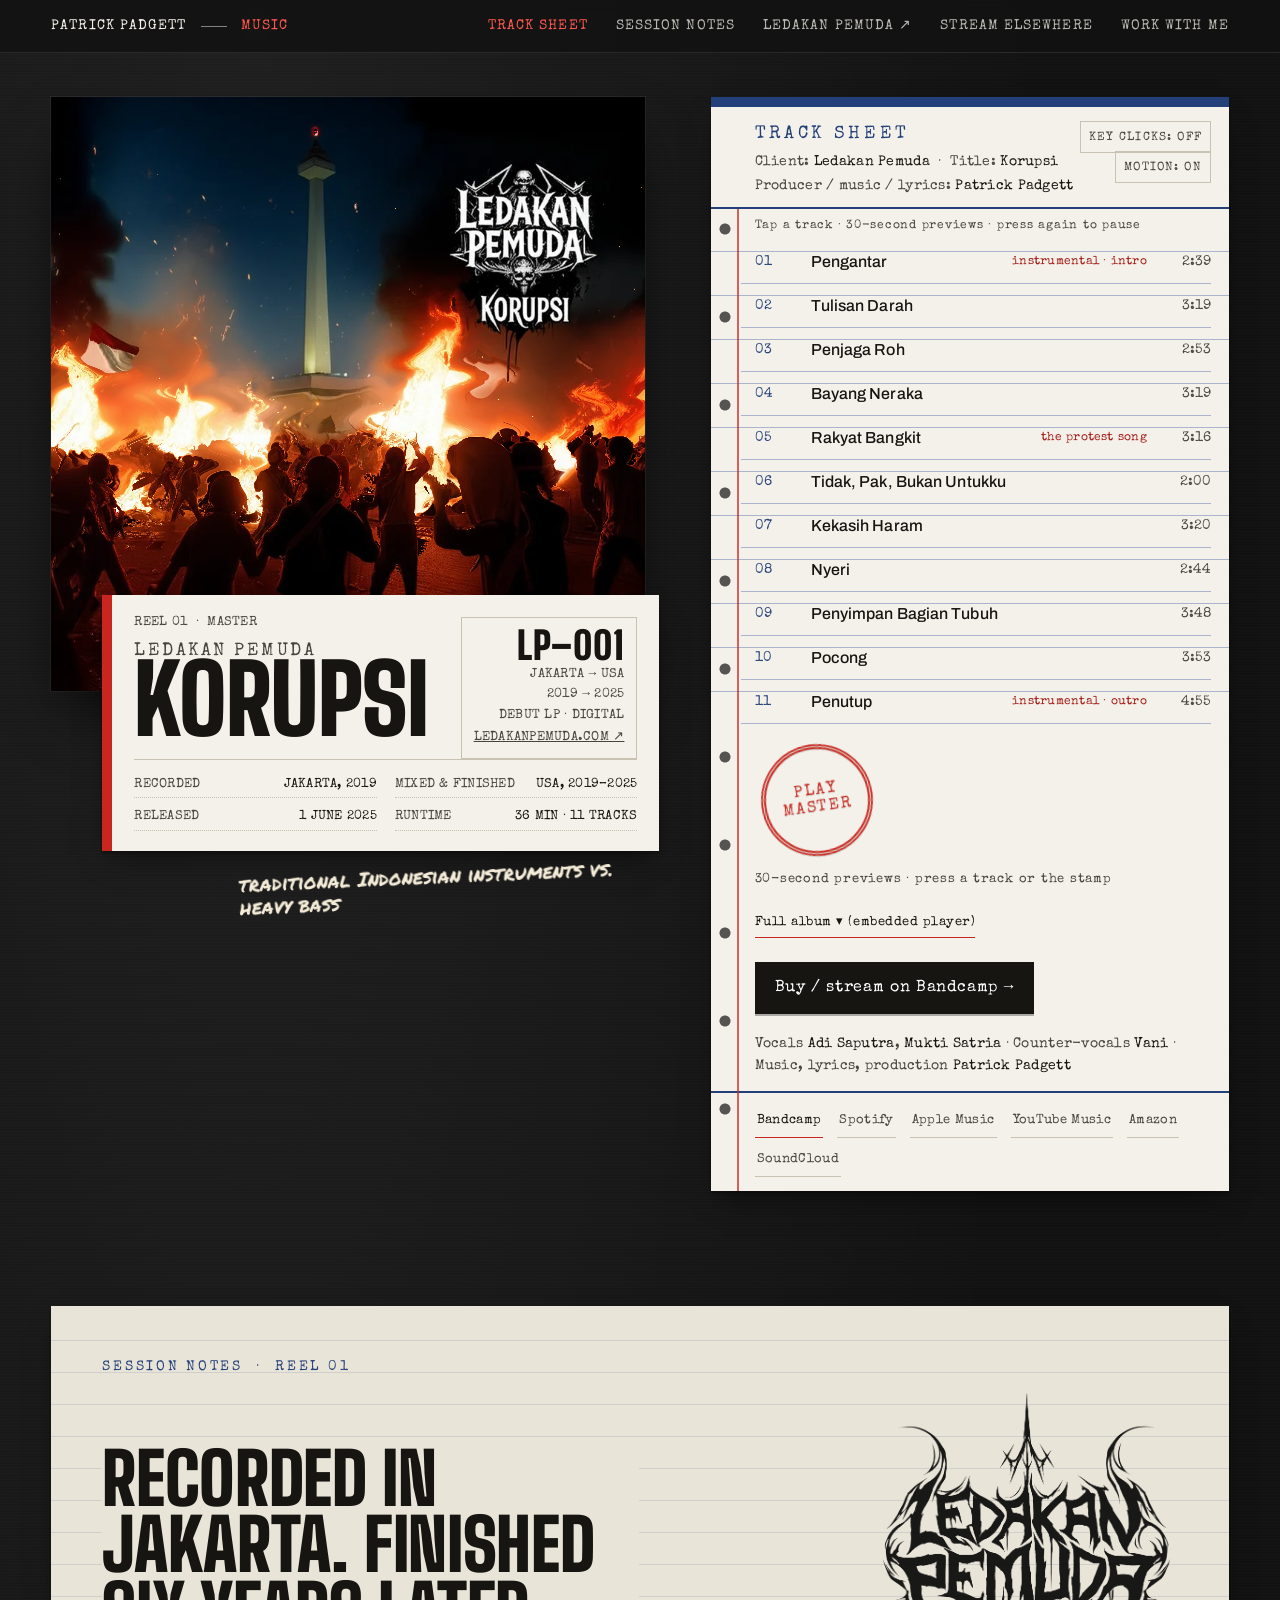
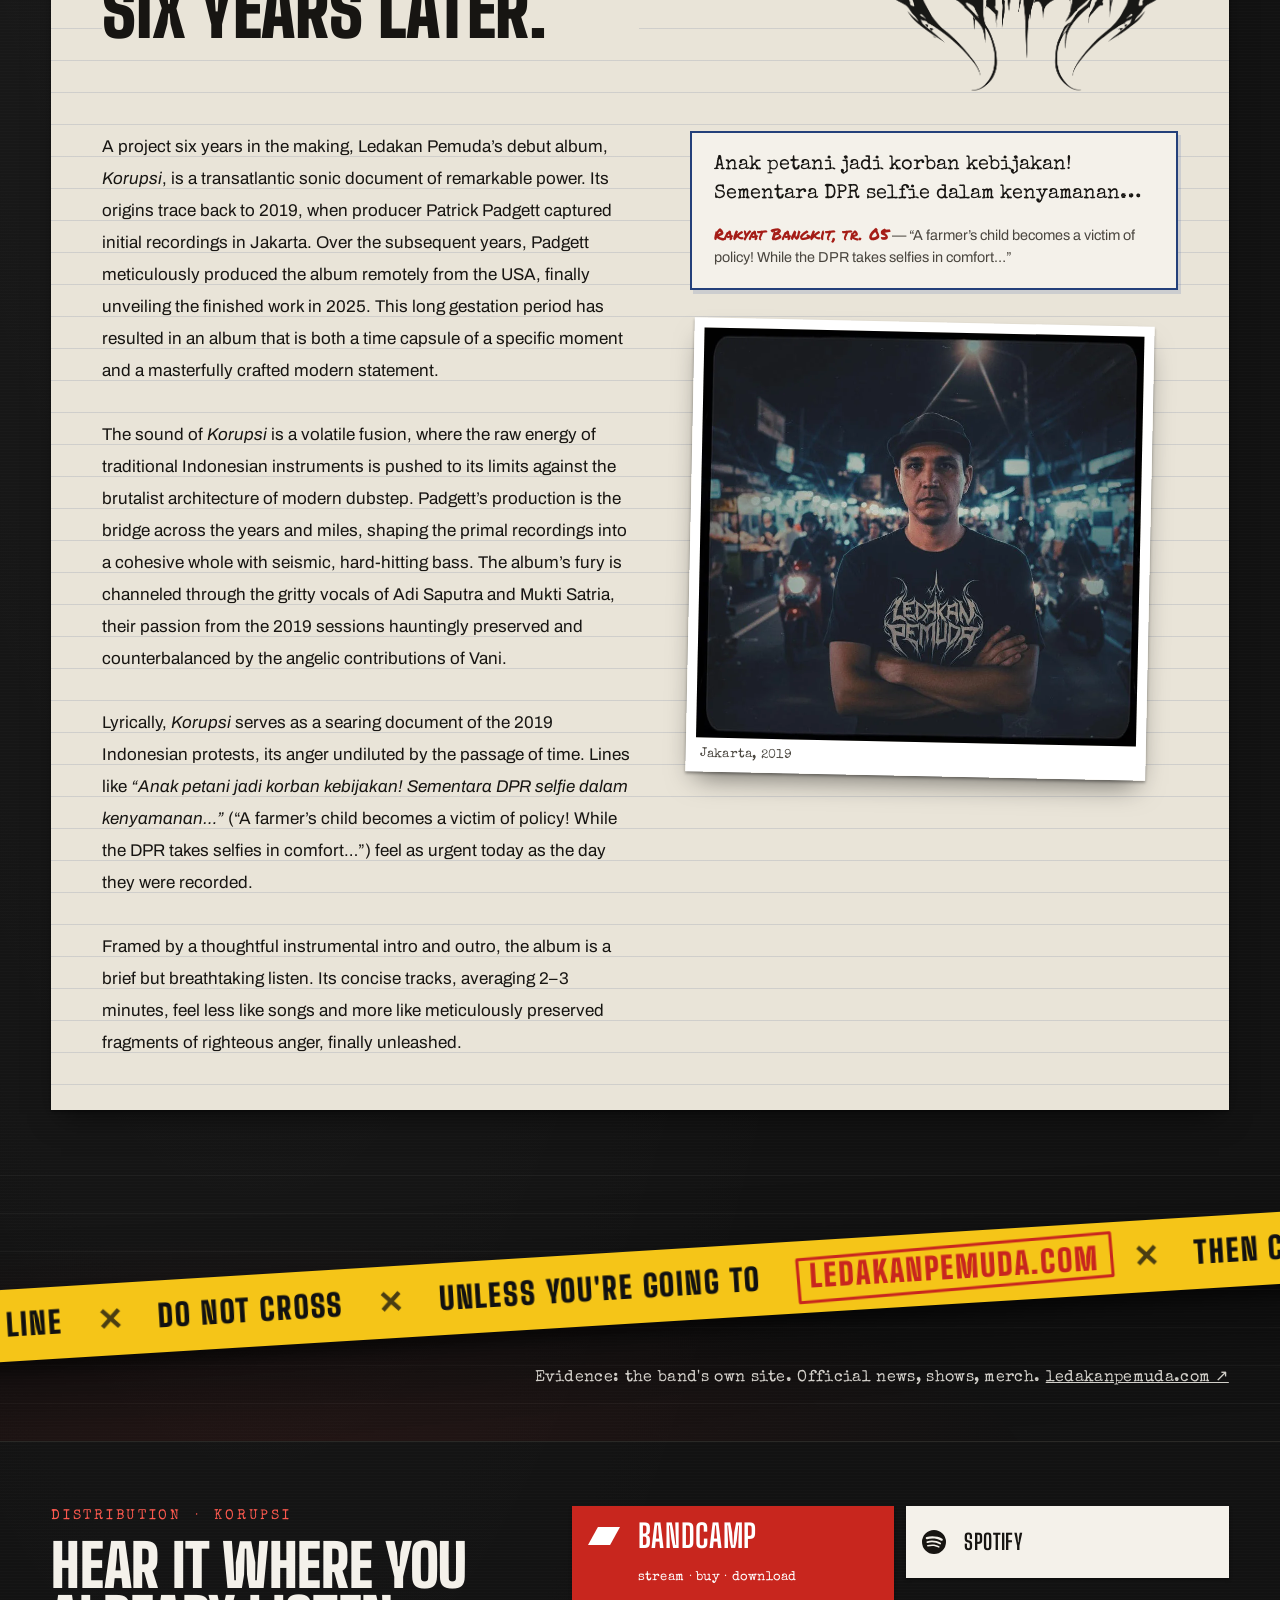
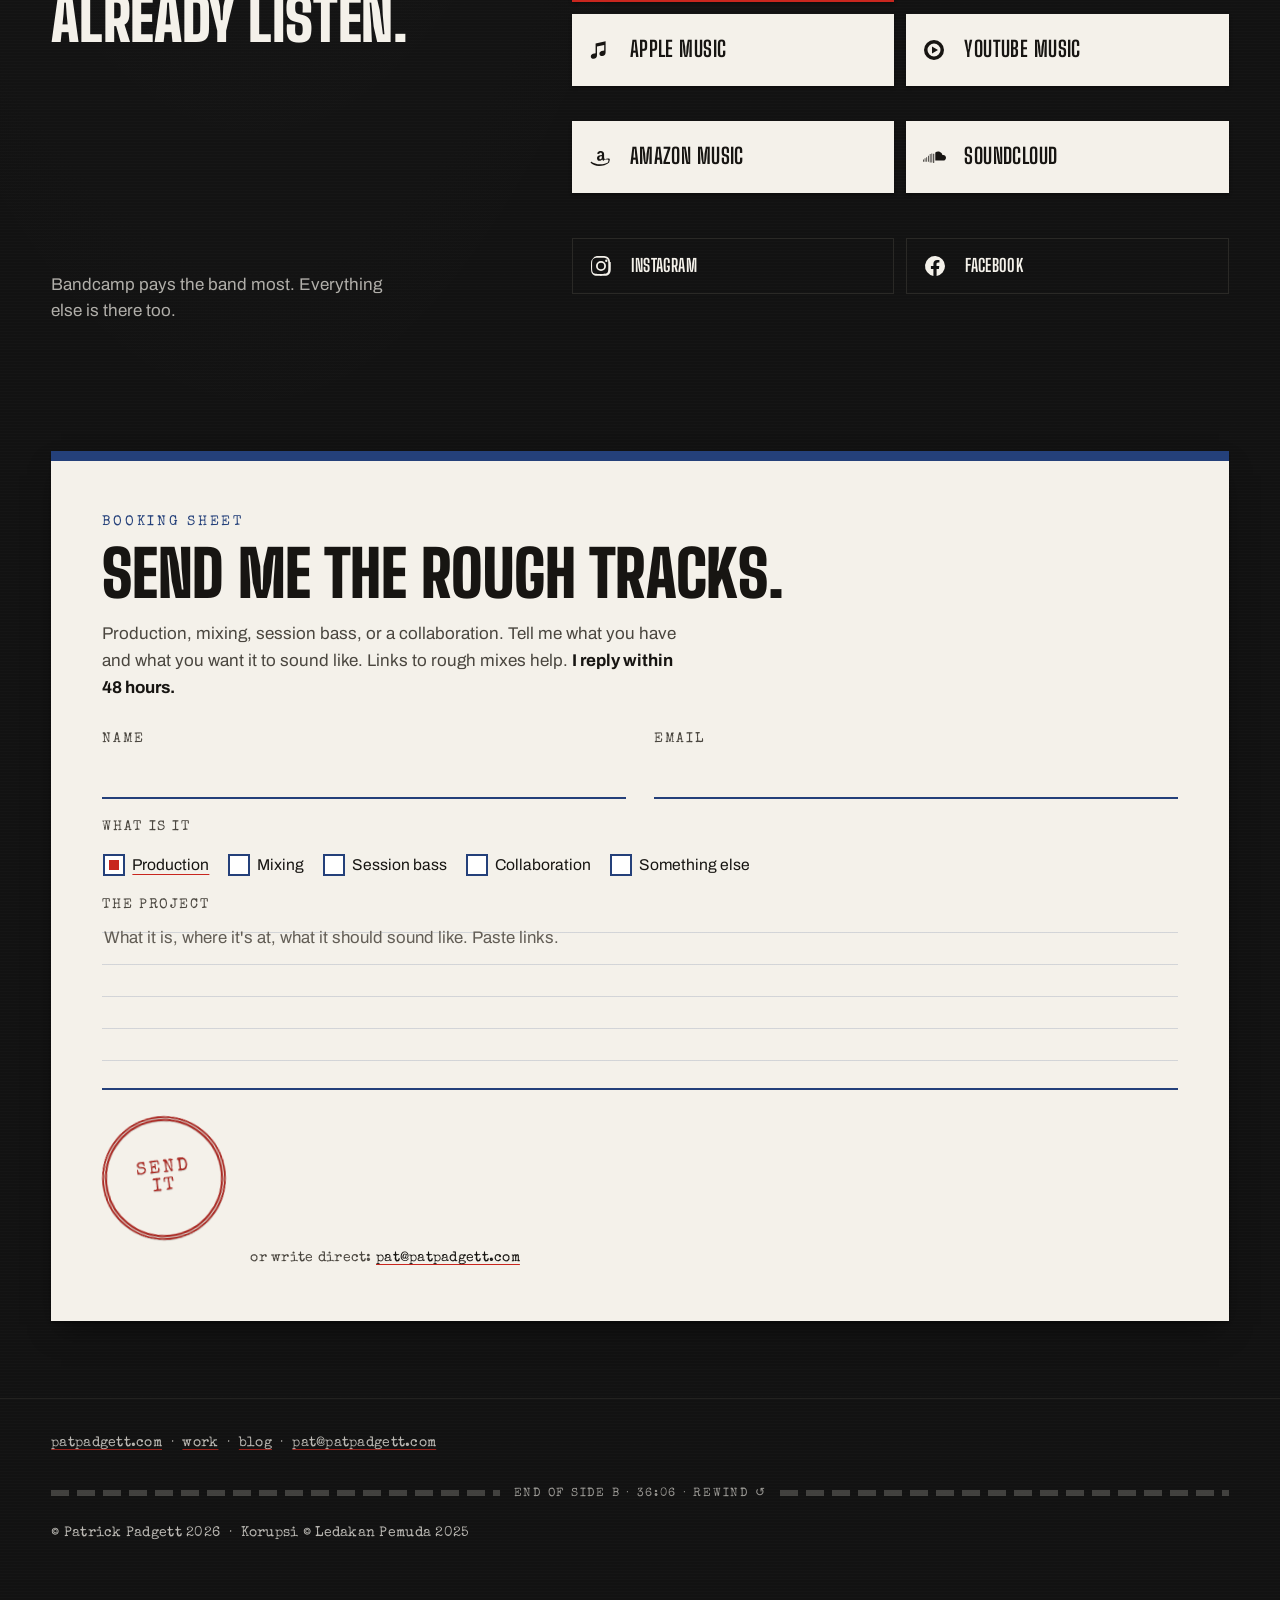
==== index.html @ a0252cf3 "Mobile hero album-first: single PLAY stamp + booking text link; fixes 390px WORK WITH ME overflow" ====
<!DOCTYPE html>
<html lang="en">
<head>
<meta charset="utf-8">
<meta name="viewport" content="width=device-width, initial-scale=1">
<title>Patrick Padgett — Music · Korupsi by Ledakan Pemuda</title>
<meta name="description" content="Korupsi by Ledakan Pemuda, produced by Patrick Padgett. Recorded in Jakarta 2019, finished 2025. Traditional Indonesian instruments against heavy bass. 11 tracks.">
<meta property="og:title" content="Patrick Padgett — Music">
<meta property="og:description" content="Korupsi by Ledakan Pemuda. Recorded in Jakarta, 2019. Finished six years later.">
<meta property="og:image" content="https://music.patpadgett.com/assets/img/og.jpg">
<meta property="og:type" content="music.album">
<meta name="theme-color" content="#111111">
<link rel="canonical" href="https://music.patpadgett.com/">
<meta property="og:url" content="https://music.patpadgett.com/">
<meta name="twitter:card" content="summary_large_image">
<meta name="twitter:title" content="Korupsi by Ledakan Pemuda — produced by Patrick Padgett">
<meta name="twitter:image" content="https://music.patpadgett.com/assets/img/og.jpg">
<link rel="icon" href="assets/img/favicon.png" type="image/png">
<link rel="preload" href="assets/fonts/big-shoulders-var.woff2" as="font" type="font/woff2" crossorigin>
<link rel="preload" href="assets/fonts/special-elite-normal-400.woff2" as="font" type="font/woff2" crossorigin>
<link rel="stylesheet" href="styles.css">
<script type="application/ld+json">{"@context": "https://schema.org", "@type": "MusicAlbum", "@id": "https://music.patpadgett.com/#korupsi", "name": "Korupsi", "url": "https://music.patpadgett.com/", "image": "https://music.patpadgett.com/assets/img/korupsi-1600.webp", "datePublished": "2025-06-01", "albumReleaseType": "AlbumRelease", "albumProductionType": "StudioAlbum", "numTracks": 11, "inLanguage": "id", "byArtist": {"@type": "MusicGroup", "name": "Ledakan Pemuda", "url": "https://ledakanpemuda.com/", "sameAs": ["https://ledakanpemuda.bandcamp.com", "https://open.spotify.com/album/5g6EyCPLJNrGHiHMVUosbJ", "https://instagram.com/ledakanpemuda", "https://facebook.com/ledakanpemuda"]}, "producer": {"@type": "Person", "name": "Patrick Padgett", "url": "https://patpadgett.com", "sameAs": ["https://work.patpadgett.com", "https://www.linkedin.com/in/patpadgett"]}, "sameAs": ["https://ledakanpemuda.bandcamp.com/album/korupsi", "https://open.spotify.com/album/5g6EyCPLJNrGHiHMVUosbJ", "https://music.apple.com/gb/album/korupsi/1827343406", "https://music.youtube.com/playlist?list=OLAK5uy_nRIL_2eerZNtNPuJC19fuBYQ3dPwC9Sqs", "https://www.amazon.com/dp/B0FHWQ4KKN", "https://soundcloud.com/ledakanpemuda/sets/korupsi"], "track": {"@type": "ItemList", "numberOfItems": 11, "itemListElement": [{"@type": "ListItem", "position": 1, "item": {"@type": "MusicRecording", "name": "Pengantar", "duration": "PT2M39S", "byArtist": {"@type": "MusicGroup", "name": "Ledakan Pemuda"}, "inAlbum": {"@id": "https://music.patpadgett.com/#korupsi"}}}, {"@type": "ListItem", "position": 2, "item": {"@type": "MusicRecording", "name": "Tulisan Darah", "duration": "PT3M19S", "byArtist": {"@type": "MusicGroup", "name": "Ledakan Pemuda"}, "inAlbum": {"@id": "https://music.patpadgett.com/#korupsi"}}}, {"@type": "ListItem", "position": 3, "item": {"@type": "MusicRecording", "name": "Penjaga Roh", "duration": "PT2M53S", "byArtist": {"@type": "MusicGroup", "name": "Ledakan Pemuda"}, "inAlbum": {"@id": "https://music.patpadgett.com/#korupsi"}}}, {"@type": "ListItem", "position": 4, "item": {"@type": "MusicRecording", "name": "Bayang Neraka", "duration": "PT3M19S", "byArtist": {"@type": "MusicGroup", "name": "Ledakan Pemuda"}, "inAlbum": {"@id": "https://music.patpadgett.com/#korupsi"}}}, {"@type": "ListItem", "position": 5, "item": {"@type": "MusicRecording", "name": "Rakyat Bangkit", "duration": "PT3M16S", "byArtist": {"@type": "MusicGroup", "name": "Ledakan Pemuda"}, "inAlbum": {"@id": "https://music.patpadgett.com/#korupsi"}}}, {"@type": "ListItem", "position": 6, "item": {"@type": "MusicRecording", "name": "Tidak, Pak, Bukan Untukku", "duration": "PT2M0S", "byArtist": {"@type": "MusicGroup", "name": "Ledakan Pemuda"}, "inAlbum": {"@id": "https://music.patpadgett.com/#korupsi"}}}, {"@type": "ListItem", "position": 7, "item": {"@type": "MusicRecording", "name": "Kekasih Haram", "duration": "PT3M20S", "byArtist": {"@type": "MusicGroup", "name": "Ledakan Pemuda"}, "inAlbum": {"@id": "https://music.patpadgett.com/#korupsi"}}}, {"@type": "ListItem", "position": 8, "item": {"@type": "MusicRecording", "name": "Nyeri", "duration": "PT2M44S", "byArtist": {"@type": "MusicGroup", "name": "Ledakan Pemuda"}, "inAlbum": {"@id": "https://music.patpadgett.com/#korupsi"}}}, {"@type": "ListItem", "position": 9, "item": {"@type": "MusicRecording", "name": "Penyimpan Bagian Tubuh", "duration": "PT3M48S", "byArtist": {"@type": "MusicGroup", "name": "Ledakan Pemuda"}, "inAlbum": {"@id": "https://music.patpadgett.com/#korupsi"}}}, {"@type": "ListItem", "position": 10, "item": {"@type": "MusicRecording", "name": "Pocong", "duration": "PT3M53S", "byArtist": {"@type": "MusicGroup", "name": "Ledakan Pemuda"}, "inAlbum": {"@id": "https://music.patpadgett.com/#korupsi"}}}, {"@type": "ListItem", "position": 11, "item": {"@type": "MusicRecording", "name": "Penutup", "duration": "PT4M55S", "byArtist": {"@type": "MusicGroup", "name": "Ledakan Pemuda"}, "inAlbum": {"@id": "https://music.patpadgett.com/#korupsi"}}}]}}</script>
<script type="application/ld+json">{"@context": "https://schema.org", "@type": "WebPage", "url": "https://music.patpadgett.com/", "name": "Patrick Padgett — Music", "isPartOf": {"@type": "WebSite", "url": "https://patpadgett.com/", "name": "Patrick Padgett"}, "about": {"@id": "https://music.patpadgett.com/#korupsi"}}</script>
</head>
<body>

<a class="skip" href="#sheet">Skip to the track sheet</a>

<header class="spine" aria-label="Site">
  <a class="spine__name" href="https://patpadgett.com">Patrick Padgett</a>
  <span class="spine__sep" aria-hidden="true"></span>
  <span class="spine__sub">Music</span>
  <nav class="spine__nav" aria-label="Sections">
    <a href="#sheet">Track sheet</a>
    <a href="#story">Session notes</a>
    <a href="https://ledakanpemuda.com/">Ledakan Pemuda ↗</a>
    <a href="#outlets">Stream elsewhere</a>
    <a href="#hire">Work with me</a>
  </nav>
</header>

<!-- ============ REEL 01 : KORUPSI ============ -->
<main>
<section class="box box--lead" id="korupsi" aria-labelledby="korupsi-title">

  <div class="reel">
    <figure class="reel__cover">
      <img src="assets/img/korupsi-1600.webp"
           srcset="assets/img/korupsi-800.webp 800w, assets/img/korupsi-1600.webp 1600w"
           sizes="(min-width: 960px) 52vw, 92vw"
           width="1600" height="1600"
           alt="Korupsi album cover: a night riot in front of Jakarta's National Monument, silhouetted crowd and fires, Ledakan Pemuda logo top right"
           fetchpriority="high">
    </figure>
    <div class="reel__label">
      <p class="tw">REEL 01 &nbsp;·&nbsp; MASTER</p>
      <h1 class="reel__title" id="korupsi-title"><span class="reel__artist">Ledakan Pemuda</span><span class="reel__album">Korupsi</span></h1>
      <p class="reel__by tw">Produced, mixed &amp; written by <b>Patrick Padgett</b></p>
      <p class="reel__cat tw"><b>LP–001</b><span>Jakarta → USA</span><span>2019 → 2025</span><span>Debut LP · digital</span><a href="https://ledakanpemuda.com/">ledakanpemuda.com ↗</a></p>
      <p class="reel__go" aria-label="Shortcuts"><a class="go go--listen" href="#sheet">PLAY<small>30&#8209;second previews</small></a><a class="go--book tw" href="#hire">Work with me → booking sheet</a></p>
      <dl class="reel__meta tw">
        <div><dt>Recorded</dt><dd>Jakarta, 2019</dd></div>
        <div><dt>Mixed &amp; finished</dt><dd>USA, 2019–2025</dd></div>
        <div><dt>Released</dt><dd>1 June 2025</dd></div>
        <div><dt>Runtime</dt><dd>36 min · 11 tracks</dd></div>
      </dl>
      <p class="reel__note pencil">traditional Indonesian instruments vs. heavy bass</p>
    </div>
  </div>

  <div class="sheet" id="sheet">
    <div class="sheet__head">
      <p class="tw sheet__kind">TRACK SHEET</p>
      <p class="tw sheet__client">Client: <b>Ledakan Pemuda</b> &nbsp;·&nbsp; Title: <b>Korupsi</b></p>
      <p class="tw sheet__eng">Producer / music / lyrics: <b>Patrick Padgett</b></p>
    </div>

    <p class="tracks__hint tw">Tap a track · 30-second previews · press again to pause</p>
    <ol class="tracks" id="tracks" aria-label="Korupsi track list — 30-second previews">
      <li><span class="tracks__n">01</span><span class="tracks__t" lang="id">Pengantar</span><span class="tracks__note tw">instrumental · intro</span><span class="tracks__d">2:39</span></li>
      <li><span class="tracks__n">02</span><span class="tracks__t" lang="id">Tulisan Darah</span><span class="tracks__note tw"></span><span class="tracks__d">3:19</span></li>
      <li><span class="tracks__n">03</span><span class="tracks__t" lang="id">Penjaga Roh</span><span class="tracks__note tw"></span><span class="tracks__d">2:53</span></li>
      <li><span class="tracks__n">04</span><span class="tracks__t" lang="id">Bayang Neraka</span><span class="tracks__note tw"></span><span class="tracks__d">3:19</span></li>
      <li><span class="tracks__n">05</span><span class="tracks__t" lang="id">Rakyat Bangkit</span><span class="tracks__note tw">the protest song</span><span class="tracks__d">3:16</span></li>
      <li><span class="tracks__n">06</span><span class="tracks__t" lang="id">Tidak, Pak, Bukan Untukku</span><span class="tracks__note tw"></span><span class="tracks__d">2:00</span></li>
      <li><span class="tracks__n">07</span><span class="tracks__t" lang="id">Kekasih Haram</span><span class="tracks__note tw"></span><span class="tracks__d">3:20</span></li>
      <li><span class="tracks__n">08</span><span class="tracks__t" lang="id">Nyeri</span><span class="tracks__note tw"></span><span class="tracks__d">2:44</span></li>
      <li><span class="tracks__n">09</span><span class="tracks__t" lang="id">Penyimpan Bagian Tubuh</span><span class="tracks__note tw"></span><span class="tracks__d">3:48</span></li>
      <li><span class="tracks__n">10</span><span class="tracks__t" lang="id">Pocong</span><span class="tracks__note tw"></span><span class="tracks__d">3:53</span></li>
      <li><span class="tracks__n">11</span><span class="tracks__t" lang="id">Penutup</span><span class="tracks__note tw">instrumental · outro</span><span class="tracks__d">4:55</span></li>
    </ol>

    <div class="sheet__player">
      <button class="stamp" type="button" id="play-stamp" aria-pressed="false" aria-label="Play 30-second previews, from track 1">
        <span class="stamp__ring"></span>
        <span class="stamp__text">PLAY<br>MASTER</span>
      </button>
      <div class="transport tw" id="transport"><span class="transport__now" aria-live="polite" aria-atomic="true">30-second previews · press a track or the stamp</span><span class="transport__time" aria-hidden="true"></span></div>
      <audio id="preview" preload="none"></audio>
      <noscript><p class="tw player__fallback">Previews need JavaScript. <a href="https://ledakanpemuda.bandcamp.com/album/korupsi">Listen on Bandcamp ↗</a></p></noscript>
      <button class="tw player__toggle" type="button" id="bc-toggle" aria-controls="bc-player" aria-expanded="false">Full album ▾ (embedded player)</button>
      <div class="player" id="bc-player" hidden>
        <iframe title="Korupsi by Ledakan Pemuda — Bandcamp player"
                data-src="https://bandcamp.com/EmbeddedPlayer/album=4077483661/size=large/bgcol=111111/linkcol=c8261e/tracklist=true/artwork=none/transparent=true/"
                seamless loading="lazy"></iframe>
        <a class="player__fallback tw" href="https://ledakanpemuda.bandcamp.com/album/korupsi">Open on Bandcamp ↗</a>
      </div>
      <a class="sheet__bandcamp tw" href="https://ledakanpemuda.bandcamp.com/album/korupsi">Buy / stream on Bandcamp →</a>
    </div>

    <p class="sheet__credits tw">
      Vocals <b>Adi Saputra</b>, <b>Mukti Satria</b> · Counter-vocals <b>Vani</b> · Music, lyrics, production <b>Patrick Padgett</b>
    </p>
    <ul class="sheet__outlets tw" aria-label="Also on">
      <li><a href="https://ledakanpemuda.bandcamp.com/album/korupsi">Bandcamp</a></li>
      <li><a href="https://open.spotify.com/album/5g6EyCPLJNrGHiHMVUosbJ">Spotify</a></li>
      <li><a href="https://music.apple.com/gb/album/korupsi/1827343406">Apple Music</a></li>
      <li><a href="https://music.youtube.com/playlist?list=OLAK5uy_nRIL_2eerZNtNPuJC19fuBYQ3dPwC9Sqs">YouTube Music</a></li>
      <li><a href="https://www.amazon.com/dp/B0FHWQ4KKN">Amazon</a></li>
      <li><a href="https://soundcloud.com/ledakanpemuda/sets/korupsi">SoundCloud</a></li>
    </ul>
  </div>
</section>

<!-- ============ SESSION NOTES ============ -->
<section class="notes" id="story" aria-labelledby="story-title">
  <div class="notes__paper">
    <p class="tw notes__kind">SESSION NOTES &nbsp;·&nbsp; REEL 01</p>
    <div class="notes__head">
      <h2 id="story-title" class="notes__title">Recorded in Jakarta. Finished six years later.</h2>
      <img class="notes__logo" src="assets/img/lp-logo-spiky.webp" width="657" height="657" loading="lazy" alt="Ledakan Pemuda wordmark in spiked lettering">
    </div>
    <div class="notes__cols">
      <div class="notes__col">
        <p>A project six years in the making, Ledakan Pemuda’s debut album, <cite>Korupsi</cite>, is a transatlantic sonic document of remarkable power. Its origins trace back to 2019, when producer Patrick Padgett captured initial recordings in Jakarta. Over the subsequent years, Padgett meticulously produced the album remotely from the USA, finally unveiling the finished work in 2025. This long gestation period has resulted in an album that is both a time capsule of a specific moment and a masterfully crafted modern statement.</p>
        <p>The sound of <cite>Korupsi</cite> is a volatile fusion, where the raw energy of traditional Indonesian instruments is pushed to its limits against the brutalist architecture of modern dubstep. Padgett’s production is the bridge across the years and miles, shaping the primal recordings into a cohesive whole with seismic, hard-hitting bass. The album’s fury is channeled through the gritty vocals of Adi Saputra and Mukti Satria, their passion from the 2019 sessions hauntingly preserved and counterbalanced by the angelic contributions of Vani.</p>
        <p>Lyrically, <cite>Korupsi</cite> serves as a searing document of the 2019 Indonesian protests, its anger undiluted by the passage of time. Lines like <q lang="id">Anak petani jadi korban kebijakan! Sementara DPR selfie dalam kenyamanan…</q> (“A farmer’s child becomes a victim of policy! While the DPR takes selfies in comfort…”) feel as urgent today as the day they were recorded.</p>
        <p>Framed by a thoughtful instrumental intro and outro, the album is a brief but breathtaking listen. Its concise tracks, averaging 2–3 minutes, feel less like songs and more like meticulously preserved fragments of righteous anger, finally unleashed.</p>
      </div>
      <div class="notes__col notes__col--side">
        <blockquote class="lyric" lang="id">
          <p>Anak petani jadi korban kebijakan!<br>Sementara DPR selfie dalam kenyamanan…</p>
          <footer lang="en"><span class="pencil">Rakyat Bangkit, tr. 05</span> — “A farmer’s child becomes a victim of policy! While the DPR takes selfies in comfort…”</footer>
        </blockquote>
        <figure class="notes__photo">
          <img src="assets/img/lp-portrait.webp" width="859" height="800" loading="lazy" alt="Man in a flat cap with arms crossed, wearing a Ledakan Pemuda shirt on a night street in Jakarta with motorbikes behind him">
          <figcaption class="tw">Jakarta, 2019</figcaption>
        </figure>
      </div>
    </div>
  </div>
</section>

<!-- ============ POLICE TAPE → ledakanpemuda.com ============ -->
<aside class="scene" aria-label="Link to ledakanpemuda.com">
  <a class="tape" href="https://ledakanpemuda.com/" rel="noopener">
    <span class="tape__ribbon" aria-hidden="true">
      <span class="tape__seg">POLICE LINE</span><span class="tape__seg tape__seg--x">✕</span><span class="tape__seg">DO NOT CROSS</span><span class="tape__seg tape__seg--x">✕</span><span class="tape__seg">UNLESS YOU'RE GOING TO</span><span class="tape__seg tape__seg--url">LEDAKANPEMUDA.COM</span><span class="tape__seg tape__seg--x">✕</span><span class="tape__seg">THEN CROSS. ABSOLUTELY CROSS.</span><span class="tape__seg tape__seg--x">✕</span><span class="tape__seg">POLICE LINE</span><span class="tape__seg tape__seg--x">✕</span><span class="tape__seg">DO NOT CROSS</span><span class="tape__seg tape__seg--x">✕</span><span class="tape__seg">UNLESS YOU'RE GOING TO</span><span class="tape__seg tape__seg--url">LEDAKANPEMUDA.COM</span><span class="tape__seg tape__seg--x">✕</span><span class="tape__seg">THEN CROSS. ABSOLUTELY CROSS.</span><span class="tape__seg tape__seg--x">✕</span>
    </span>
    <span class="tape__sr">Police line — do not cross, unless you're going to ledakanpemuda.com. Then cross. Absolutely cross.</span>
  </a>
  <p class="scene__tag tw">Evidence: the band's own site. Official news, shows, merch. <a href="https://ledakanpemuda.com/">ledakanpemuda.com ↗</a></p>
</aside>

<!-- ============ OUTLETS ============ -->
<section class="outlets" id="outlets" aria-labelledby="outlets-title">
  <div class="outlets__label">
    <p class="tw">DISTRIBUTION &nbsp;·&nbsp; KORUPSI</p>
    <h2 id="outlets-title">Hear it where you already listen.</h2>
    <p class="outlets__lede">Bandcamp pays the band most. Everything else is there too.</p>
  </div>
  <ul class="outlets__list">
    <li><a class="outlet outlet--primary" href="https://ledakanpemuda.bandcamp.com/album/korupsi"><svg viewBox="0 0 24 24" aria-hidden="true"><path d="M0 18.75l7.437-13.5H24l-7.438 13.5H0z"/></svg><span>Bandcamp</span><small class="tw">stream · buy · download</small></a></li>
    <li><a class="outlet" href="https://open.spotify.com/album/5g6EyCPLJNrGHiHMVUosbJ"><svg viewBox="0 0 24 24" aria-hidden="true"><path d="M12 0a12 12 0 100 24 12 12 0 000-24zm5.5 17.3a.75.75 0 01-1.03.25c-2.82-1.72-6.37-2.11-10.55-1.16a.75.75 0 01-.33-1.46c4.57-1.05 8.5-.6 11.66 1.33.35.22.46.68.25 1.04zm1.47-3.27a.94.94 0 01-1.29.31c-3.23-1.99-8.15-2.56-11.97-1.4a.94.94 0 11-.54-1.79c4.36-1.33 9.78-.69 13.49 1.6.44.27.58.85.31 1.28zm.13-3.4C15.24 8.33 8.89 8.11 5.2 9.23a1.12 1.12 0 11-.65-2.15c4.24-1.29 11.28-1.04 15.72 1.6a1.12 1.12 0 01-1.17 1.95z"/></svg><span>Spotify</span></a></li>
    <li><a class="outlet" href="https://music.apple.com/gb/album/korupsi/1827343406"><svg viewBox="0 0 24 24" aria-hidden="true"><path d="M17.6 3.2v11.3c0 2.1-1.3 3.6-3.4 3.6-1.6 0-2.8-1-2.8-2.4 0-1.6 1.4-2.6 3.6-2.9l1.2-.2V7.1L9 8.4v8.9c0 2.1-1.3 3.5-3.4 3.5-1.6 0-2.8-1-2.8-2.4 0-1.6 1.4-2.6 3.6-2.9l1.2-.2V5.4L17.6 3.2z"/></svg><span>Apple Music</span></a></li>
    <li><a class="outlet" href="https://music.youtube.com/playlist?list=OLAK5uy_nRIL_2eerZNtNPuJC19fuBYQ3dPwC9Sqs"><svg viewBox="0 0 24 24" aria-hidden="true"><path d="M12 2a10 10 0 100 20 10 10 0 000-20zm0 3.5a6.5 6.5 0 110 13 6.5 6.5 0 010-13zm-2 3v7l6-3.5-6-3.5z"/></svg><span>YouTube Music</span></a></li>
    <li><a class="outlet" href="https://www.amazon.com/dp/B0FHWQ4KKN"><svg viewBox="0 0 24 24" aria-hidden="true"><path d="M3 16.5c4.8 3.6 12.6 3.8 17.7.4.4-.3.8.2.4.6C18.6 20 14.5 21 11 21c-3.4 0-6.5-1.2-8.6-3.4-.3-.3 0-.6.4-.4l.2.3zm17.4-1.6c-.4-.5-2.6-.2-3.6-.1-.3 0-.3-.2-.1-.4 1.8-1.2 4.6-.9 5-.5.3.4-.1 3.3-1.8 4.7-.3.2-.5.1-.4-.2.4-.9 1.2-3 .9-3.5zM13 6c-1.6 0-3.4.6-3.8 2.5-.1.2.1.3.2.3l1.6.2c.2 0 .3-.2.3-.3.1-.7.7-1 1.4-1 .4 0 .8.1 1 .5.3.4.2 1 .2 1.4v.3c-1 .1-2.2.2-3.1.6-1 .4-1.8 1.3-1.8 2.7 0 1.7 1.1 2.6 2.5 2.6 1.2 0 1.8-.3 2.7-1.2.3.4.4.6.9 1.1.1.1.3.1.4 0l1.3-1.1c.1-.1.1-.3 0-.4-.3-.5-.7-.9-.7-1.7V10c0-1.2.1-2.3-.8-3.1C14.6 6.2 13.7 6 13 6zm.9 5.6c0 .7 0 1.3-.3 1.9-.3.5-.7.8-1.2.8-.7 0-1.1-.5-1.1-1.3 0-1.5 1.3-1.7 2.6-1.7v.3z"/></svg><span>Amazon Music</span></a></li>
    <li><a class="outlet" href="https://soundcloud.com/ledakanpemuda/sets/korupsi"><svg viewBox="0 0 24 24" aria-hidden="true"><path d="M1 14.5v2.2h.7v-2.2H1zm1.7-1.2v3.4h.7v-3.4h-.7zm1.7-1v4.4h.7v-4.4h-.7zm1.7-1.5v5.9h.7v-5.9h-.7zM7.8 9v8.6h.7V9h-.7zm1.7-.6v9.2h.7V8.4h-.7zm1.8.6c0-.2 0-.3.2-.3h.5c.2 0 .2.1.2.3v8.6c0 .2 0 .3-.2.3h-.5c-.2 0-.2-.1-.2-.3V9zm2-1.6c1.9-1.5 4.7-1.3 6.2.6.5.6.8 1.3.9 2 .3-.1.6-.1.9-.1 1.5 0 2.7 1.3 2.7 2.8 0 1.6-1.2 2.8-2.7 2.9h-8V7.4z"/></svg><span>SoundCloud</span></a></li>
    <li><a class="outlet outlet--social" href="https://instagram.com/ledakanpemuda"><svg viewBox="0 0 24 24" aria-hidden="true"><path d="M12 7a5 5 0 100 10 5 5 0 000-10zm0 8.2a3.2 3.2 0 110-6.4 3.2 3.2 0 010 6.4zM17.3 5.5a1.2 1.2 0 100 2.4 1.2 1.2 0 000-2.4zM21 8c-.1-1.6-.4-3-1.6-4.2S16.8 2.2 15.2 2.1C13.6 2 10.4 2 8.8 2.1 7.2 2.2 5.8 2.5 4.6 3.7S2.2 6.4 2.1 8C2 9.6 2 14.4 2.1 16c.1 1.6.4 3 1.6 4.2s2.6 1.5 4.2 1.6c1.6.1 6.4.1 8 0 1.6-.1 3-.4 4.2-1.6s1.5-2.6 1.6-4.2c.1-1.6.1-6.4 0-8zm-2.1 9.7c-.3.9-1 1.5-1.9 1.9-1.3.5-4.4.4-5.8.4s-4.5.1-5.8-.4c-.9-.3-1.5-1-1.9-1.9-.5-1.3-.4-4.4-.4-5.8s-.1-4.5.4-5.8c.3-.9 1-1.5 1.9-1.9 1.3-.5 4.4-.4 5.8-.4s4.5-.1 5.8.4c.9.3 1.5 1 1.9 1.9.5 1.3.4 4.4.4 5.8s.1 4.5-.4 5.8z"/></svg><span>Instagram</span></a></li>
    <li><a class="outlet outlet--social" href="https://facebook.com/ledakanpemuda"><svg viewBox="0 0 24 24" aria-hidden="true"><path d="M22 12a10 10 0 10-11.6 9.9v-7H7.9V12h2.5V9.8c0-2.5 1.5-3.9 3.8-3.9 1.1 0 2.2.2 2.2.2v2.5h-1.3c-1.2 0-1.6.8-1.6 1.6V12h2.8l-.4 2.9h-2.3v7A10 10 0 0022 12z"/></svg><span>Facebook</span></a></li>
  </ul>
</section>

<!-- ============ HIRE ============ -->
<section class="hire" id="hire" aria-labelledby="hire-title">
  <div class="hire__paper">
    <p class="tw hire__kind">BOOKING SHEET</p>
    <h2 id="hire-title">Send me the rough tracks.</h2>
    <p class="hire__lede">Production, mixing, session bass, or a collaboration. Tell me what you have and what you want it to sound like. Links to rough mixes help. <b class="hire__promise">I reply within 48 hours.</b></p>

    <form class="booking" action="/api/booking" method="post" novalidate>
      <div class="received" aria-hidden="true" hidden><b>Received</b><span class="received__d"></span><span>Reply in 48 h · Tampa</span></div>
      <p class="booking__done tw" hidden></p>
      <div class="field">
        <label for="f-name">Name</label>
        <input id="f-name" aria-describedby="f-name-err" name="name" type="text" autocomplete="name" required><span class="field__err tw" id="f-name-err" hidden></span>
      </div>
      <div class="field">
        <label for="f-email">Email</label>
        <input id="f-email" aria-describedby="f-email-err" name="email" type="email" autocomplete="email" required><span class="field__err tw" id="f-email-err" hidden></span>
      </div>
      <fieldset class="field field--radio">
        <legend>What is it</legend>
        <label><input type="radio" name="type" value="production" checked><span>Production</span></label>
        <label><input type="radio" name="type" value="mixing"><span>Mixing</span></label>
        <label><input type="radio" name="type" value="bass"><span>Session bass</span></label>
        <label><input type="radio" name="type" value="collab"><span>Collaboration</span></label>
        <label><input type="radio" name="type" value="other"><span>Something else</span></label>
      </fieldset>
      <div class="field field--wide">
        <label for="f-msg">The project</label>
        <textarea id="f-msg" aria-describedby="f-msg-err" name="message" rows="5" required placeholder="What it is, where it's at, what it should sound like. Paste links."></textarea><span class="field__err tw" id="f-msg-err" hidden></span>
      </div>
      <input type="hidden" name="source" value="music.patpadgett.com">
      <div class="field field--submit">
        <button class="stamp stamp--submit" type="submit"><span class="stamp__ring"></span><span class="stamp__text">SEND<br>IT</span></button>
        <p class="booking__status tw" role="status" aria-live="polite"></p>
        <p class="tw booking__alt">or write direct: <a href="mailto:pat@patpadgett.com">pat@patpadgett.com</a></p>
      </div>
    </form>
  </div>
</section>
</main>

<svg width="0" height="0" style="position:absolute" aria-hidden="true"><filter id="rough"><feTurbulence baseFrequency=".9" numOctaves="2" seed="3"/><feDisplacementMap in="SourceGraphic" scale="1.6"/></filter></svg>
<div class="mini tw" id="mini" aria-label="Now playing"><button class="mini__btn" type="button" id="mini-btn" aria-label="Pause preview">❚❚</button><span class="mini__now" id="mini-now"></span><span class="mini__time" id="mini-time" aria-hidden="true"></span><a class="mini__up" href="#sheet" aria-label="Back to the track sheet">↑</a><button class="mini__x" type="button" id="mini-x" aria-label="Close player">×</button></div>
<footer class="foot">
  <p class="tw"><a href="https://patpadgett.com">patpadgett.com</a> &nbsp;·&nbsp; <a href="https://work.patpadgett.com">work</a> &nbsp;·&nbsp; <a href="https://blog.patpadgett.com">blog</a> &nbsp;·&nbsp; <a href="mailto:pat@patpadgett.com">pat@patpadgett.com</a></p>
  <button class="leader" type="button" aria-label="End of tape. Rewind to the top">End of side B · 36:06 · rewind ↺</button>
  <p class="tw">© Patrick Padgett 2026 &nbsp;·&nbsp; Korupsi © Ledakan Pemuda 2025</p>
</footer>

<script src="script.js" defer></script>
<script src="overdrive.js" defer></script>
</body>
</html>
---- styles.css ----
/* ==========================================================================
   Patrick Padgett — Music · music.patpadgett.com
   World: tape box & track sheet. Black box board, white label stock,
   blue-ruled sheet grid, typewriter + grease pencil, one red stamp.
   ========================================================================== */

@font-face{font-family:"Big Shoulders";src:url("assets/fonts/big-shoulders-var.woff2") format("woff2");font-weight:100 900;font-display:swap}
@font-face{font-family:"Archivo";src:url("assets/fonts/archivo-var.woff2") format("woff2");font-weight:100 900;font-style:normal;font-display:swap}
@font-face{font-family:"Archivo";src:url("assets/fonts/archivo-italic-400.woff2") format("woff2");font-weight:400;font-style:italic;font-display:swap}
@font-face{font-family:"Special Elite";src:url("assets/fonts/special-elite-normal-400.woff2") format("woff2");font-weight:400;font-display:swap}
@font-face{font-family:"Permanent Marker";src:url("assets/fonts/permanent-marker-normal-400.woff2") format("woff2");font-weight:400;font-display:swap}

:root{
  --box:#121212;          /* tape box board */
  --box-2:#1c1b19;        /* box, lit */
  --board-line:#2a2926;
  --paper:#f4f1ea;        /* label stock */
  --paper-2:#e9e4d8;      /* aged paper */
  --paper-line:#c9c2b2;
  --ink:#171512;          /* typewriter ink */
  --ink-2:#4a463f;
  --rule:#24407a;         /* track sheet blue */
  --rule-soft:#aab4cc;
  --red:#c8261e;          /* stamp ink */
  --red-2:#a51d17;
  --pencil:#2f2a25;

  --f-display:"Big Shoulders",Impact,"Arial Narrow",sans-serif;
  --f-body:"Archivo",system-ui,sans-serif;
  --f-tw:"Special Elite","Courier New",monospace;
  --f-pencil:"Permanent Marker",cursive;

  --gutter:clamp(18px,4vw,56px);
  --row:44px;
  --shadow-paper:0 2px 3px rgba(0,0,0,.35),0 14px 28px -10px rgba(0,0,0,.55);
  --ease:cubic-bezier(.2,.8,.2,1);
}

*,*::before,*::after{box-sizing:border-box}
html{scroll-behavior:smooth;-webkit-text-size-adjust:100%}
@media (prefers-reduced-motion:reduce){html{scroll-behavior:auto}}
body{
  margin:0;background:var(--box);color:var(--paper);font-family:var(--f-body);
  font-size:1.0625rem;line-height:1.5;
  background-image:
    radial-gradient(ellipse at 20% 0%,rgba(255,255,255,.06),transparent 55%),
    repeating-linear-gradient(0deg,rgba(255,255,255,.012) 0 1px,transparent 1px 3px);
  accent-color:var(--red);
}
::selection{background:var(--red);color:#fff}
.tw{font-family:var(--f-tw);letter-spacing:.02em}
.pencil{font-family:var(--f-pencil);color:var(--pencil)}
img{display:block;max-width:100%;height:auto}
a{color:inherit}
:focus-visible{outline:3px solid var(--red);outline-offset:3px}
button{font:inherit;color:inherit}
h1,h2,h3{margin:0;font-family:var(--f-display);font-weight:800;line-height:.92;letter-spacing:-.005em;text-wrap:balance}
p{margin:0}
[hidden]{display:none !important}

.skip{position:absolute;left:8px;top:-60px;background:var(--red);color:#fff;padding:8px 14px;z-index:99;font-family:var(--f-tw)}
.skip:focus{top:8px}

/* ---------- spine (header) ---------- */
.spine{
  position:sticky;top:0;z-index:20;
  display:flex;align-items:center;gap:14px;
  padding:10px var(--gutter);
  background:rgba(18,18,18,.85);backdrop-filter:blur(6px);
  border-bottom:1px solid var(--board-line);
  font-family:var(--f-tw);font-size:.85rem;text-transform:uppercase;letter-spacing:.08em;
}
.spine__name{text-decoration:none;color:var(--paper)}
.spine__sep{width:26px;height:1px;background:var(--paper);opacity:.5}
.spine__sub{color:#ff5a4f}
.spine__nav{margin-left:auto;display:flex;gap:clamp(12px,2.2vw,28px)}
.spine__nav a{text-decoration:none;color:var(--paper);opacity:.75;transition:opacity .2s;display:inline-block;padding:6px 0;min-height:24px}
.spine__nav a.is-active{opacity:1;color:#ff5a4f}
.spine__nav a:hover{opacity:1;text-decoration:underline;text-underline-offset:5px;text-decoration-color:var(--red)}
@media (max-width:760px){.spine__nav{display:none}}

/* ---------- lead box: reel + sheet ---------- */
.box--lead{
  display:grid;grid-template-columns:minmax(0,54fr) minmax(0,46fr);min-width:0;
  gap:var(--gutter);padding:clamp(20px,3.5vw,44px) var(--gutter) clamp(36px,5vw,72px);
  align-items:start;
}
.reel{position:relative;min-width:0}
.sheet{min-width:0}
.reel__cover{
  margin:0;position:relative;
  box-shadow:0 30px 60px -20px rgba(0,0,0,.9),0 0 0 1px rgba(255,255,255,.06);
}
.reel__cover{max-width:min(100%,66vh,640px)}
.reel__cover img{width:100%;aspect-ratio:1;object-fit:contain;display:block}
.reel__label{
  margin-top:-96px;margin-left:clamp(28px,4vw,56px);margin-right:0;
  position:relative;z-index:2;
  background:var(--paper);color:var(--ink);
  padding:18px 22px 20px;
  box-shadow:var(--shadow-paper);
  background-image:linear-gradient(90deg,var(--red) 0 10px,transparent 10px);
  padding-left:32px;
}
.reel__label .tw{font-size:.8rem;color:var(--ink-2);text-transform:uppercase}
.reel__title{display:flex;flex-direction:column;margin:6px 0 14px}
.reel__label{display:grid;grid-template-columns:1fr auto;grid-template-areas:'k cat' 'title cat' 'meta meta' ;column-gap:24px}
.reel__label>.tw:first-child{grid-area:k}.reel__title{grid-area:title}.reel__meta{grid-area:meta}
.reel__cat{grid-area:cat;align-self:start;justify-self:end;text-align:right;font-size:.78rem;color:var(--ink-2);line-height:1.6;border:1px solid var(--paper-line);padding:8px 12px;margin-top:4px}
.reel__cat span{display:block}
.reel__cat b{display:block;font-family:var(--f-display);font-size:2.4rem;line-height:1;color:var(--ink);font-weight:900;letter-spacing:.02em}
.reel__artist{font-family:var(--f-tw);font-weight:400;font-size:clamp(1rem,1.4vw,1.25rem);letter-spacing:.14em;text-transform:uppercase;color:var(--ink-2)}
.reel__album{font-size:clamp(3.4rem,7.5vw,6rem);line-height:.85;letter-spacing:-.01em;color:var(--ink);text-transform:uppercase;font-weight:900}
.reel__meta{margin:0;display:grid;grid-template-columns:1fr 1fr;gap:6px 18px;font-size:.8rem;border-top:1px solid var(--paper-line);padding-top:12px}
.reel__meta div{display:flex;gap:8px;justify-content:space-between;border-bottom:1px dotted var(--paper-line);padding:3px 0}
.reel__meta dt{color:var(--ink-2)}
.reel__meta dd{margin:0;color:var(--ink)}
.reel__note{position:absolute;right:0;bottom:-58px;z-index:3;transform:rotate(-2.5deg);font-size:clamp(1.15rem,1.6vw,1.45rem);color:#f4ecd8;max-width:30ch;line-height:1.1;text-shadow:none}

/* track sheet */
.sheet{
  background:var(--paper);color:var(--ink);
  box-shadow:var(--shadow-paper);
  position:relative;
  padding:0 0 14px;
  background-image:
    repeating-linear-gradient(0deg,transparent 0 calc(var(--row) - 1px),var(--rule-soft) calc(var(--row) - 1px) var(--row));
  background-position:0 var(--sheet-head-h,144px);
  background-size:100% var(--row);
  border-top:10px solid var(--rule);
}
.sheet::before{ /* punched holes margin */
  content:"";position:absolute;left:0;top:0;bottom:0;width:28px;
  border-right:2px solid var(--red);opacity:.7;
  background:radial-gradient(circle at 14px 50%,var(--box) 0 5px,transparent 6px);
  background-size:28px calc(var(--row) * 2);background-position:0 calc(var(--sheet-head-h,144px) + var(--row) / 2);
}
.sheet__head{padding:14px 22px 10px 44px;border-bottom:2px solid var(--rule);background:var(--paper);display:grid;gap:3px}
.sheet__kind{font-size:1.15rem;letter-spacing:.2em;color:var(--rule)}
.sheet__client,.sheet__eng{font-size:.88rem;color:var(--ink-2)}
.sheet__client b,.sheet__eng b{color:var(--ink);font-weight:400}

.tracks{list-style:none;margin:0;padding:0 18px 0 30px;counter-reset:tr}
.tracks li{
  display:grid;grid-template-columns:44px 1fr auto 52px;align-items:baseline;line-height:var(--row);gap:12px;
  height:var(--row);padding-left:14px;
  border-bottom:1px solid var(--rule-soft);
  font-size:1rem;
}
.tracks li:hover{background:rgba(43,76,155,.06)}
.tracks__n{font-family:var(--f-tw);color:var(--rule);font-size:.9rem}
.tracks__t{font-weight:500;letter-spacing:.005em;white-space:nowrap;overflow:hidden;text-overflow:ellipsis}
.tracks__note{font-size:.72rem;color:var(--red-2);text-transform:lowercase;white-space:nowrap}
.tracks__d{font-family:var(--f-tw);text-align:right;font-variant-numeric:tabular-nums;color:var(--ink-2);font-size:.9rem}
.tracks li.is-playing{background:rgba(200,38,30,.08)}
.tracks li.is-playing .tracks__n{color:var(--red)}

/* play stamp + player */
.sheet__player{background:var(--paper);padding:20px 22px 6px 44px;display:grid;grid-template-columns:auto 1fr;gap:18px 28px;align-items:center}
.sheet__player .stamp{margin-left:6px}
.stamp{
  --sz:112px;
  position:relative;width:var(--sz);height:var(--sz);border:0;background:transparent;cursor:pointer;
  color:var(--red);font-family:var(--f-tw);font-size:1.02rem;font-weight:700;line-height:1.05;letter-spacing:.12em;text-transform:uppercase;
  transform:rotate(-8deg);opacity:.94;transition:transform .35s var(--ease);
  filter:drop-shadow(0 1px 0 rgba(0,0,0,.15));
}
.stamp__ring{position:absolute;inset:0;border:5px double currentColor;border-radius:50%;opacity:1;
  -webkit-mask:radial-gradient(circle at 30% 20%,transparent 0 6%,#000 7%),radial-gradient(circle at 70% 80%,transparent 0 5%,#000 6%);-webkit-mask-composite:source-in;mask-composite:intersect}
.stamp__text{position:absolute;inset:0;display:grid;place-content:center;text-align:center;font-weight:400}
.stamp:hover,.stamp:focus-visible{transform:rotate(-4deg) scale(1.04)}
.stamp:active{transform:rotate(-8deg) scale(.96)}
.stamp[aria-expanded="true"]{color:var(--ink-2)}
.stamp[aria-expanded="true"] .stamp__text::after{content:"";position:absolute;left:14%;right:14%;top:50%;height:3px;background:var(--red);transform:rotate(-14deg)}
.player{grid-column:1 / -1}
.player iframe{width:100%;height:472px;border:0;background:var(--box)}
.player__fallback{display:inline-block;margin-top:8px;font-size:.8rem;color:var(--ink-2)}
.sheet__bandcamp{display:inline-block;justify-self:start;font-size:1rem;color:#fff;background:var(--ink);padding:14px 20px;text-decoration:none;letter-spacing:.04em;box-shadow:0 2px 0 rgba(0,0,0,.3);transition:background .2s,transform .2s var(--ease)}
.sheet__bandcamp:hover{background:var(--red);transform:translateY(-1px)}
.sheet__credits{background:var(--paper);padding:14px 22px 14px 44px;font-size:.85rem;color:var(--ink-2);line-height:1.6}
.sheet__credits b{color:var(--ink);font-weight:400;white-space:nowrap}

@media (max-width:959px){
  .box--lead{grid-template-columns:1fr;gap:36px}
  .reel__cover{max-width:none}
  .reel__label{margin-left:12px;margin-right:12px;margin-top:-40px;grid-template-columns:1fr;grid-template-areas:'k' 'title' 'by' 'go' 'cat' 'meta' 'note'}
  .reel__by{grid-area:by}.reel__go{grid-area:go}.reel__note{grid-area:note}
  .reel__cat{justify-self:stretch;text-align:left;margin:0 0 12px;display:flex;flex-wrap:wrap;gap:4px 14px;align-items:baseline;padding:8px 12px}
  .reel__cat span{display:inline}
  .reel__cat span::after{content:'·';margin:0 0 0 8px;color:var(--paper-line)}
  .reel__cat b{display:inline;font-size:1.5rem;margin-right:10px;line-height:1}
  .reel__cat{align-items:center;line-height:1.4}
  .reel__meta{grid-template-columns:1fr}
  .reel__note{position:static;transform:rotate(-2deg);display:block;margin:18px 0 0 12px;max-width:none;font-size:1.35rem;color:var(--ink);text-shadow:none}
  .tracks li{grid-template-columns:36px 1fr 52px}
  .tracks__note{display:none}
  .sheet__player{grid-template-columns:1fr;justify-items:start}
}
@media (max-width:520px){
  .reel__album{font-size:clamp(3rem,17vw,4.4rem)}
  .tracks{padding:0 12px 0 30px}
  .tracks li{gap:8px;font-size:.95rem}
  .sheet__head,.sheet__player,.sheet__credits{padding-left:38px;padding-right:14px}
  .player iframe{height:560px}
}

/* ---------- session notes ---------- */
.notes{padding:clamp(24px,4vw,56px) var(--gutter)}
.notes__paper{
  position:relative;background:var(--paper-2);color:var(--ink);
  padding:clamp(24px,4vw,52px) clamp(20px,4vw,56px) clamp(32px,4vw,52px);
  box-shadow:var(--shadow-paper);
  background-image:repeating-linear-gradient(0deg,transparent 0 31px,rgba(36,64,122,.13) 31px 32px);
  background-position:0 6px;
}
.notes__kind{font-size:.85rem;color:var(--rule);letter-spacing:.2em;margin-bottom:14px}
.notes__title{font-size:clamp(2.4rem,5.6vw,5.2rem);text-transform:uppercase;font-weight:900;max-width:16ch;margin-bottom:32px;background:var(--paper-2);display:inline-block;padding:4px 0}
.notes__cols{display:grid;grid-template-columns:minmax(0,1.1fr) minmax(0,1fr);gap:clamp(24px,4vw,64px);align-items:stretch}
.notes__col{display:flex;flex-direction:column;min-height:100%}
.notes__col cite{font-style:italic}.notes__col q{font-style:italic;quotes:"“" "”"}
.notes__col p{max-width:60ch;margin-bottom:32px}.notes__col p:last-child{margin-bottom:0}.notes__col p{color:var(--ink);font-size:1.0625rem;line-height:32px}
.lyric{margin:0;padding:18px 22px 20px;border:2px solid var(--rule);background:var(--paper);position:relative;box-shadow:3px 4px 0 rgba(43,76,155,.15)}
.lyric p{font-family:var(--f-tw);font-size:clamp(1.05rem,1.6vw,1.3rem);line-height:1.45;color:var(--ink);margin-bottom:12px}
.lyric footer{font-size:.9rem;color:var(--ink-2);line-height:1.5}
.lyric .pencil{color:var(--red-2);font-size:1rem}
.notes__photo{margin:32px 0 0;max-width:460px;position:relative;transform:rotate(1.2deg)}
.notes__photo img{border:10px solid #fff;border-bottom-width:34px;box-shadow:var(--shadow-paper)}
.notes__photo figcaption{position:absolute;left:14px;bottom:8px;font-size:.8rem;color:var(--ink-2)}
.notes__head{display:grid;grid-template-columns:minmax(0,1.1fr) minmax(0,1fr);gap:clamp(24px,4vw,64px);align-items:center;margin-bottom:32px}
.notes__head .notes__title{margin-bottom:0}
.notes__logo{width:min(100%,clamp(200px,24vw,340px));height:auto;justify-self:end;mix-blend-mode:multiply;filter:invert(1) contrast(1.1);opacity:.9;margin:0}
@media (max-width:760px){.notes__head{grid-template-columns:1fr}.notes__logo{justify-self:start;width:clamp(180px,48vw,260px);margin:0 0 4px}}
@media (max-width:760px){.notes__cols{grid-template-columns:1fr}}

/* ---------- police tape → ledakanpemuda.com ---------- */
.scene{position:relative;padding:clamp(40px,7vw,96px) 0 clamp(28px,4vw,56px);overflow:hidden;
  background:
    radial-gradient(ellipse at 20% 120%,rgba(200,38,30,.10),transparent 55%),
    repeating-linear-gradient(0deg,transparent 0 37px,rgba(244,241,234,.045) 37px 38px);}
.tape{display:block;text-decoration:none;color:#111;transform:rotate(-3.5deg);width:118vw;margin-left:-9vw;
  filter:drop-shadow(0 10px 8px rgba(0,0,0,.55)) drop-shadow(0 30px 40px rgba(0,0,0,.45));
  transform-origin:50% 50%;animation:tapeBreathe 9s ease-in-out infinite alternate}
.tape__ribbon{display:flex;white-space:nowrap;background:#f5c518;height:clamp(44px,5.6vw,72px);align-items:stretch;
  animation:tapeScroll 60s linear infinite;
  -webkit-mask:linear-gradient(90deg,transparent 0,#000 6%,#000 94%,transparent);mask:linear-gradient(90deg,transparent 0,#000 6%,#000 94%,transparent)}
.tape__seg{display:flex;align-items:center;padding:0 .8em;font-family:var(--f-display);font-weight:900;font-size:clamp(1.15rem,2.4vw,2rem);
  letter-spacing:.06em;text-transform:uppercase;background:#f5c518;
  /* each segment sways on its own so the strip ripples instead of tilting as a plank */
  animation:tapeWave 3.6s ease-in-out infinite;transform-origin:50% 0}
.tape__seg:nth-child(3n+1){animation-delay:-.6s}.tape__seg:nth-child(3n+2){animation-delay:-1.4s;animation-duration:4.1s}.tape__seg:nth-child(3n){animation-delay:-2.3s;animation-duration:3.3s}
.tape__seg--x{padding:0 .3em;color:#111;opacity:.75}
.tape__seg--url{color:var(--red);position:relative}
.tape__seg--url::after{content:"";position:absolute;inset:18% .35em;border:3px solid var(--red);border-radius:2px;transform:rotate(-1.5deg);pointer-events:none}
.tape:hover .tape__seg--url,.tape:focus-visible .tape__seg--url{color:#fff;background:var(--red)}
.tape:hover{filter:drop-shadow(0 14px 10px rgba(0,0,0,.6)) drop-shadow(0 36px 46px rgba(0,0,0,.5))}
.tape:focus-visible{outline:3px solid var(--red);outline-offset:6px}
.tape__sr{position:absolute;width:1px;height:1px;overflow:hidden;clip:rect(0 0 0 0)}
.scene__tag{color:var(--paper);opacity:.85;text-align:right;margin:clamp(22px,4vw,44px) var(--gutter) 0;font-size:1rem}
.scene__tag a{color:var(--paper)}
@keyframes tapeScroll{to{transform:translateX(-50%)}}
@keyframes tapeWave{0%,100%{transform:translateY(0) skewY(0)}50%{transform:translateY(-4px) skewY(1.4deg)}}
@keyframes tapeBreathe{from{transform:rotate(-3.5deg) translateY(0)}to{transform:rotate(-2.6deg) translateY(6px)}}
@media (prefers-reduced-motion:reduce){.tape,.tape__ribbon,.tape__seg{animation:none}}
@media (max-width:560px){.tape{transform:rotate(-5deg);width:130vw;margin-left:-15vw}}

/* ---------- outlets ---------- */
.outlets{padding:clamp(28px,5vw,72px) var(--gutter);display:grid;grid-template-columns:minmax(0,5fr) minmax(0,7fr);gap:var(--gutter);align-items:stretch;border-top:1px solid var(--board-line)}
.outlets__label{display:flex;flex-direction:column}
.outlets__lede{margin-top:auto !important;padding-top:24px}
.outlets__label .tw{font-size:.85rem;color:#ff5a4f;letter-spacing:.2em;margin-bottom:12px}
.outlets__label h2{font-size:clamp(2.2rem,4.6vw,4.2rem);text-transform:uppercase;font-weight:900}
.outlets__lede{margin-top:14px;opacity:.7;max-width:36ch}
.outlets__list{list-style:none;margin:0;padding:0;display:grid;grid-template-columns:repeat(2,1fr);gap:12px;grid-auto-rows:1fr}
.outlet{display:grid;grid-template-columns:28px 1fr;align-items:center;gap:14px;padding:14px 16px;text-decoration:none;
  background:var(--paper);color:var(--ink);box-shadow:0 2px 3px rgba(0,0,0,.35);min-height:72px;
  transition:transform .25s var(--ease),background .25s}
.outlet svg{width:24px;height:24px;fill:currentColor}
.outlet span{font-family:var(--f-display);font-weight:700;font-size:1.35rem;text-transform:uppercase;letter-spacing:.02em;line-height:1}
.outlet small{grid-column:2;font-size:.8rem;color:var(--ink-2);margin-top:2px}
.outlet:hover{transform:translateY(-2px);background:#fff}
.outlet--primary{grid-column:1 / -1;grid-row:span 1;background:var(--red);color:#fff;grid-template-columns:36px 1fr;min-height:84px}
.outlet--primary svg{width:32px;height:32px}
.outlet--primary span{font-size:2rem}
.outlet--primary small{color:rgba(255,255,255,.85)}
.outlet--primary:hover{background:var(--red-2)}
.outlet--social{background:transparent;color:var(--paper);box-shadow:none;border:1px solid var(--board-line);min-height:56px}
.outlet--social span{font-size:1.1rem}
.outlet--social:hover{background:var(--box-2)}
.outlets__list li:nth-child(7){margin-top:10px}.outlets__list li:nth-child(8){margin-top:10px}
@media (max-width:860px){.outlets{grid-template-columns:1fr}}
@media (max-width:460px){.outlets__list{grid-template-columns:1fr}}

/* ---------- booking sheet ---------- */
.hire{padding:clamp(28px,5vw,72px) var(--gutter) clamp(40px,6vw,90px)}
.hire__paper{background:var(--paper);color:var(--ink);padding:clamp(24px,4vw,52px) clamp(20px,4vw,56px);box-shadow:var(--shadow-paper);position:relative;
  border-top:10px solid var(--rule)}
.hire__kind{font-size:.85rem;color:var(--rule);letter-spacing:.2em;margin-bottom:12px}
.hire__paper h2{font-size:clamp(2.4rem,5vw,4.6rem);text-transform:uppercase;font-weight:900}
.hire__lede{margin:16px 0 28px;max-width:58ch;color:var(--ink-2);line-height:1.6}
.booking{display:grid;grid-template-columns:1fr 1fr;gap:18px 28px}
.field{display:flex;flex-direction:column;gap:6px;border:0;padding:0;margin:0;min-width:0}
.field--wide,.field--radio,.field--submit{grid-column:1 / -1}
.field label,.field legend{font-family:var(--f-tw);font-size:.85rem;text-transform:uppercase;letter-spacing:.12em;color:var(--ink-2);padding:0}
.field input[type=text],.field input[type=email],.field textarea{
  font:inherit;font-size:1.05rem;color:var(--ink);background:transparent;border:0;border-bottom:2px solid var(--rule);padding:8px 2px;border-radius:0;
  outline-offset:4px;
}
.field textarea{background-image:repeating-linear-gradient(0deg,transparent 0 31px,rgba(36,64,122,.16) 31px 32px)}
.field textarea{resize:none;line-height:32px;min-height:160px;padding:0 2px 6px;background-position:0 4px}
.field input::placeholder,.field textarea::placeholder{color:#625d55}
.field input:focus,.field textarea:focus{border-bottom-color:var(--red);outline:none}
.field input:user-invalid,.field textarea:user-invalid{border-bottom-color:var(--red);box-shadow:0 2px 0 var(--red)}
.field--radio{display:flex;flex-direction:row;flex-wrap:wrap;gap:8px 18px;align-items:center}
.field--radio legend{float:left;width:100%;margin-bottom:8px}
.field--radio label{display:inline-flex;align-items:center;gap:8px;font:inherit;font-size:.98rem;text-transform:none;letter-spacing:0;color:var(--ink);cursor:pointer}
.field--radio input{appearance:none;width:18px;height:18px;border:2px solid var(--rule);margin:0;display:grid;place-content:center;background:#fff}
.field--radio input::after{content:"";width:10px;height:10px;background:var(--red);transform:scale(0);transition:transform .15s var(--ease)}
.field--radio input:checked::after{transform:scale(1)}
.field--radio input:checked + span{text-decoration:underline;text-decoration-color:var(--red);text-underline-offset:4px}
.field--submit{display:grid;grid-template-columns:auto 1fr;gap:6px 24px;align-items:center;margin-top:8px}
.stamp--submit{--sz:124px;transform:rotate(-6deg);color:var(--red-2);font-size:1.1rem}
.booking__status{font-size:.9rem;color:var(--rule);min-height:1.4em}
.booking__status.is-error{color:var(--red)}
.booking__alt{font-size:.85rem;color:var(--ink-2);grid-column:2}
.booking__alt a{color:var(--ink);text-decoration-color:var(--red);text-underline-offset:3px}
@media (max-width:640px){.booking{grid-template-columns:1fr}.field--submit{grid-template-columns:1fr;justify-items:start}.booking__alt{grid-column:1}}

/* ---------- footer ---------- */
.foot{padding:32px var(--gutter) 56px;border-top:1px solid var(--board-line);display:flex;flex-wrap:wrap;justify-content:space-between;gap:10px;font-size:.85rem;opacity:.75;line-height:1.7}
.foot a{color:var(--paper);text-decoration-color:var(--red);text-underline-offset:3px}

/* ---------- motion: one authored moment ---------- */
@media (prefers-reduced-motion:no-preference){
  .reel__cover{animation:settle .9s var(--ease) both}
  .reel__label{animation:settle .9s var(--ease) .12s both}
  .sheet{animation:settle .9s var(--ease) .22s both}
  .tracks li{animation:inkin .6s var(--ease) both;animation-delay:calc(.35s + var(--i,0) * 45ms)}
  @keyframes settle{from{opacity:0;transform:translateY(14px)}to{opacity:1;transform:none}}
  @keyframes inkin{from{opacity:0;transform:translateX(-6px)}to{opacity:1;transform:none}}
  .reel__note{animation:scrawl .6s var(--ease) .9s both}
  @keyframes scrawl{from{opacity:0;clip-path:inset(0 100% 0 0)}to{opacity:1;clip-path:inset(0 0 0 0)}}
}

@media (max-width:560px){
}

/* outlet strip on the sheet's bottom edge */
.sheet__outlets{list-style:none;margin:0;padding:12px 22px 0 44px;display:flex;flex-wrap:wrap;gap:6px 14px;border-top:2px solid var(--rule);background:var(--paper)}
.sheet__outlets li{font-size:.82rem}
.sheet__outlets a{color:var(--ink-2);text-decoration:none;border-bottom:1px solid var(--paper-line);padding:6px 2px;display:inline-block;min-height:24px}
.sheet__outlets a:hover{color:var(--red);border-color:var(--red)}
.sheet__outlets li:first-child a{color:var(--ink);border-color:var(--red)}

/* ---------- overdrive ---------- */
/* C: depth cover */
.reel__cover{position:relative;overflow:hidden}
.reel__cover .depth{position:absolute;top:0;left:0;width:100%;display:none;pointer-events:none}
.reel__cover.has-depth .depth{display:block}
.reel__cover.has-depth img{opacity:0}
.reel__cover.is-rolling .depth{display:none}.reel__cover.is-rolling img{opacity:1}
/* A: the reel */
.reel__cover.is-rolling{border-radius:50%;margin-top:14px;box-shadow:0 0 0 6px var(--box-2),0 0 0 8px var(--board-line),var(--shadow-paper);transition:border-radius .6s var(--ease),box-shadow .6s var(--ease)}
.reel__cover.is-rolling img{animation:reelSpin 3.4s linear infinite;border-radius:50%}
.reel__hub{position:absolute;inset:0;display:none;place-items:center;pointer-events:none}
.reel__cover.is-rolling .reel__hub{display:grid}
.reel__hub::before{content:"";width:26%;height:26%;border-radius:50%;background:radial-gradient(circle,var(--paper) 0 30%,var(--box) 31% 38%,var(--paper) 39% 100%);box-shadow:inset 0 0 0 3px var(--box),0 2px 6px rgba(0,0,0,.5)}
.reel__hub span{position:absolute;width:12%;height:2.4%;background:var(--paper);border-radius:2px;left:50%;top:50%;transform-origin:0 50%;margin-top:-1.2%;transform:rotate(var(--a)) translateX(7%);box-shadow:0 0 0 1px rgba(0,0,0,.4)}
.reel__hub span:nth-child(1){--a:-90deg}.reel__hub span:nth-child(2){--a:30deg}.reel__hub span:nth-child(3){--a:150deg}
.reel__hub{animation:reelSpin 3.4s linear infinite}
.reel__hub::after{content:"";position:absolute;inset:0;border-radius:50%;background:repeating-conic-gradient(from -4deg,rgba(0,0,0,.22) 0 8deg,transparent 8deg 120deg);mask:radial-gradient(circle,transparent 0 13%,#000 14% 96%,transparent 97%);-webkit-mask:radial-gradient(circle,transparent 0 13%,#000 14% 96%,transparent 97%)}
@keyframes reelSpin{to{transform:rotate(360deg)}}
.vu{display:grid;grid-template-columns:1fr 1fr;gap:0 18px;margin:8px 22px 4px 44px;position:relative}
.vu__c{width:100%;height:auto;background:var(--paper-2);border:1px solid var(--paper-line);border-radius:4px 4px 2px 2px;box-shadow:inset 0 2px 6px rgba(0,0,0,.08)}
.vu__l{position:absolute;bottom:6px;font-size:.75rem;color:var(--ink-2)}.vu__l:nth-of-type(1){left:10px}.vu__l:nth-of-type(2){left:calc(50% + 19px)}
.tracks li.is-ticked .tracks__n{position:relative}
.tracks li.is-ticked .tracks__n::after{content:"✓";position:absolute;right:calc(100% + 2px);top:-3px;font-family:var(--f-pencil);color:var(--pencil);font-size:1.05em;transform:rotate(-8deg)}
.tracks li.is-playing.is-paused .tracks__n::after{content:"❚❚";font-size:.6em;letter-spacing:-.1em}
.tracks li.is-playing .tracks__n::after{content:"▶";position:absolute;right:calc(100% + 4px);top:1px;color:var(--red);font-size:.72em;font-family:var(--f-tw)}
.tracks li.is-playing .tracks__n{position:relative}
/* B: the instrument */
.tracks{position:relative}
.tracks li{cursor:pointer;position:relative}
.tracks li:focus-visible{outline:2px solid var(--red);outline-offset:-2px}
.carriage{position:absolute;left:0;width:2px;top:0;height:0;background:var(--rule);opacity:0;mix-blend-mode:multiply;z-index:1;transform:translateX(var(--x,30px));transition:opacity .15s,top .18s var(--ease),transform .12s linear;pointer-events:none}
.carriage.is-on{opacity:.55}
.tracks__t .g{display:inline-block;transition:transform .08s ease-out,color .08s}
.tracks__t .g.hit{animation:hammer .22s ease-out}
@keyframes hammer{0%{transform:translateY(0) scale(1);color:var(--ink)}30%{transform:translateY(1.5px) scale(1.06);color:var(--red)}100%{transform:translateY(0) scale(1)}}
.keys{margin-left:auto;font-size:.72rem;letter-spacing:.1em;color:var(--ink-2);background:none;border:1px solid var(--paper-line);padding:4px 8px;cursor:pointer}
.keys[aria-pressed="true"]{color:var(--red);border-color:var(--red)}
.sheet__head{position:relative}.keys{position:absolute;right:18px;top:14px;margin:0}
@media (max-width:560px){.keys{position:static;justify-self:start;margin-top:4px}}
@media (prefers-reduced-motion:reduce){.reel__cover.is-rolling img,.reel__hub span{animation:none}.tracks__t .g.hit{animation:none;color:var(--red)}.carriage{display:none}}

/* ---------- delight ---------- */
.stamp{--rot:-4deg}
.stamp.is-pressed{animation:stampPress .32s cubic-bezier(.2,.9,.3,1.2)}
@keyframes stampPress{0%{transform:rotate(var(--rot)) scale(1.06) translateY(-4px)}45%{transform:rotate(var(--rot)) scale(.94) translateY(2px);filter:saturate(1.5)}100%{transform:rotate(var(--rot)) scale(1)}}
.stamp.is-pressed .stamp__ring::after{content:"";position:absolute;inset:-6px;border-radius:50%;border:2px solid currentColor;opacity:0;animation:inkBleed .5s ease-out}
@keyframes inkBleed{0%{opacity:.5;transform:scale(.9)}100%{opacity:0;transform:scale(1.18)}}

.booking{position:relative}
.booking.is-sent .field,.booking.is-sent fieldset,.booking.is-sent .stamp--submit{opacity:.28;pointer-events:none;filter:grayscale(1)}
.received{position:absolute;left:50%;top:50%;transform:translate(-50%,-50%) rotate(-11deg) scale(1.3);opacity:0;color:var(--red);border:4px double currentColor;border-radius:8px;padding:10px 22px;font-family:var(--f-tw);letter-spacing:.14em;text-transform:uppercase;text-align:center;line-height:1.25;pointer-events:none;mix-blend-mode:multiply;filter:url(#rough)}
.received b{display:block;font-size:2rem;letter-spacing:.2em}.received span{display:block;font-size:.8rem;letter-spacing:.14em}
.booking.is-sent .received{animation:receivedIn .45s cubic-bezier(.2,.9,.3,1.15) forwards}
@keyframes receivedIn{0%{opacity:0;transform:translate(-50%,-50%) rotate(-11deg) scale(1.35)}60%{opacity:.95;transform:translate(-50%,-50%) rotate(-9deg) scale(.96)}100%{opacity:.9;transform:translate(-50%,-50%) rotate(-9deg) scale(1)}}
@media (prefers-reduced-motion:reduce){.stamp.is-pressed,.booking.is-sent .received{animation:none}.booking.is-sent .received{opacity:.9;transform:translate(-50%,-50%) rotate(-9deg)}}

.foot{position:relative}
.leader{width:100%;display:flex;align-items:center;gap:14px;margin-top:10px;font-size:.78rem;letter-spacing:.14em;color:var(--paper);opacity:.8;text-transform:uppercase;background:none;border:0;cursor:pointer;font-family:var(--f-tw);padding:8px 0;text-align:left}
.leader::before,.leader::after{content:"";flex:1;height:6px;background:repeating-linear-gradient(90deg,var(--paper) 0 18px,transparent 18px 26px);opacity:.35}
.leader:hover{opacity:1}.leader:focus-visible{opacity:1;outline:2px solid var(--paper);outline-offset:4px}
.leader:hover::before,.leader:hover::after{animation:leaderRun .9s linear infinite reverse}
@keyframes leaderRun{to{background-position:26px 0}}
.reel__cover.is-rewinding img{animation:reelSpin .6s linear infinite reverse;border-radius:0;opacity:1 !important}.reel__cover.is-rewinding .depth{display:none !important}
@media (prefers-reduced-motion:reduce){.reel__cover.is-rewinding img{animation:none}.stamp.is-pressed{animation:none}.stamp.is-pressed .stamp__ring::after{animation:none}}
html.motion-off .reel__cover.is-rewinding img{animation:none}
@media (prefers-reduced-motion:reduce){.leader:hover::before,.leader:hover::after{animation:none}}

/* ---------- critique fix round ---------- */
/* transport */
.transport{grid-column:1/-1;display:flex;justify-content:space-between;gap:12px;font-size:.8rem;color:var(--ink-2);letter-spacing:.06em;margin:-4px 0 0;min-height:1.3em}
.transport__time{font-variant-numeric:tabular-nums;color:var(--red)}
.player__toggle{grid-column:1/-1;display:inline-block;justify-self:start;text-align:left;background:none;border:0;border-bottom:1.5px solid var(--red);color:var(--ink);font-size:.82rem;letter-spacing:.04em;padding:6px 0 4px;margin:0 0 6px;cursor:pointer;min-height:24px}
.player__toggle:hover{color:var(--red)}
.player__toggle:focus-visible{outline:2px solid var(--red);outline-offset:3px}
#preview{display:none}.sheet__player .player{grid-column:1/-1}.sheet__player{grid-template-areas:none}
.stamp[aria-pressed="true"] .stamp__ring{border-style:solid}
/* rows: 44px min, state via aria-pressed too */
.tracks li{align-items:center}
/* mobile shortcut stamps */
.reel__go{display:none}
@media (max-width:760px){
  .reel__go{display:flex;flex-direction:column;align-items:stretch;gap:10px;margin:4px 0 14px;order:-1;min-width:0}
  .go{display:flex;flex-direction:column;justify-content:center;min-height:64px;padding:12px 16px;border:3px double var(--red);border-radius:6px;color:var(--red);text-decoration:none;font-family:var(--f-tw);font-weight:700;letter-spacing:.14em;line-height:1.1;font-size:1.25rem;transform:rotate(-1.2deg);max-width:100%}
  .go small{display:block;font-weight:400;font-size:.75rem;letter-spacing:.04em;color:var(--ink-2);margin-top:4px}
  .go:focus-visible{outline:2px solid var(--red);outline-offset:3px}
  .go--book{align-self:flex-start;font-size:.82rem;letter-spacing:.06em;color:var(--ink);text-decoration:none;border-bottom:1.5px solid var(--red);padding:6px 0 3px;min-height:24px}
  .go--book:hover,.go--book:focus-visible{color:var(--red)}
}
/* booking: field errors + readable confirmation */
.field__err{display:block;color:var(--red);font-size:.8rem;margin-top:4px}
.field__err[hidden]{display:none}
.booking [aria-invalid="true"]{border-bottom-color:var(--red)}
.booking__done{grid-column:1/-1;font-size:.95rem;color:var(--ink);margin:0;padding:10px 0 0;border-top:1px solid var(--paper-line)}
.booking__done[hidden]{display:none}
.booking__done:focus{outline:none}
.booking.is-sent .booking__done{opacity:1;filter:none}
.stamp--submit:disabled{opacity:.35;cursor:default;pointer-events:none}
.hire__promise{font-weight:700;color:var(--ink)}
/* small targets → 24px min */
.reel__cat a,.scene__tag a,.booking__alt a,.foot > p a{display:inline-block;padding:5px 0;line-height:14px}
.spine__name{display:inline-flex;align-items:center;min-height:24px}
.booking fieldset label{min-height:24px;display:inline-flex;align-items:center;gap:6px}
.booking input[type=radio]{width:22px;height:22px;margin:1px}
/* outlet caption contrast */
.outlet--primary > small.tw{color:#fff;opacity:1}
/* police tape: pause on hover/focus */
.tape:hover,.tape:hover .tape__ribbon,.tape:hover .tape__seg,.tape:focus-within,.tape:focus-within .tape__ribbon,.tape:focus-within .tape__seg{animation-play-state:paused}
html.motion-off .tape,html.motion-off .tape__ribbon,html.motion-off .tape__seg,html.motion-off .reel__cover img,html.motion-off .reel__hub{animation:none !important}
html.motion-off .depth{display:none !important}html.motion-off .reel__cover.has-depth img{opacity:1}
#tracks,#sheet,#hire,#story,#listen{scroll-margin-top:72px}

/* pinned mini-transport while a preview plays */
.mini{position:fixed;left:0;right:0;bottom:0;z-index:40;display:none;align-items:center;gap:10px;padding:10px max(14px,env(safe-area-inset-left)) max(10px,env(safe-area-inset-bottom));background:var(--paper);color:var(--ink);border-top:3px solid var(--red);box-shadow:0 -6px 24px rgba(0,0,0,.35);font-family:var(--f-tw);font-size:.9rem;letter-spacing:.04em}
.mini.is-on{display:flex}
.mini.is-paused{background:var(--paper-2)}
.mini__x{flex:0 0 auto;width:36px;height:36px;border:0;background:none;color:var(--ink);font-size:1.35rem;cursor:pointer;border-radius:50%}
.mini__x:hover,.mini__x:focus-visible{color:var(--red);outline:2px solid var(--red);outline-offset:2px}
.mini__btn{flex:0 0 auto;width:44px;height:44px;border-radius:50%;border:3px double var(--red);background:none;color:var(--red);font-size:1rem;cursor:pointer;display:grid;place-items:center}
.mini__btn:focus-visible{outline:2px solid var(--red);outline-offset:3px}
.mini__now{flex:1 1 auto;min-width:0;overflow:hidden;text-overflow:ellipsis;white-space:nowrap}
.mini__time{flex:0 0 auto;font-variant-numeric:tabular-nums;color:var(--red)}
.mini__up{flex:0 0 auto;color:var(--ink);text-decoration:none;font-size:1.15rem;width:36px;height:36px;display:grid;place-items:center;border-radius:50%}
.mini__up:hover,.mini__up:focus-visible{color:var(--red)}
body.tape-rolling,body.mini-open{padding-bottom:70px}
.keys{margin-right:0}
.motion{position:absolute;right:18px;top:44px;margin:0;width:auto;font-size:.72rem;letter-spacing:.1em;color:var(--ink-2);background:none;border:1px solid var(--paper-line);padding:4px 8px;cursor:pointer}
.motion[aria-pressed="false"]{color:var(--red);border-color:var(--red)}
.util{display:contents}
.sheet{position:relative}
@media (max-width:560px){.util{margin:10px 18px 0 44px}}
@media (max-width:560px){.util{display:flex;flex-wrap:wrap;gap:8px;margin-top:6px}.util .keys,.util .motion{position:static;margin:0;flex:0 0 auto;width:auto;max-width:100%}}
.tracks__hint{font-size:.78rem;color:var(--ink-2);letter-spacing:.06em;padding:8px 18px 4px 44px;margin:0}

@media (max-width:560px){
  .mini{flex-wrap:wrap;gap:6px 10px;padding-top:8px}
  .mini__now{flex:1 1 100%;order:-1;white-space:normal;overflow:visible;text-overflow:clip;font-size:.95rem;line-height:1.25}
  .mini__time{margin-left:auto}
  .mini__btn{width:40px;height:40px}
  .mini__up,.mini__x{width:44px;height:44px}
  body.mini-open,body.tape-rolling{padding-bottom:104px}
}
.mini__up,.mini__x{width:44px;height:44px}
/* producer credit in the label (mobile) */
.reel__by{display:none}
@media (max-width:760px){.reel__by{display:block;font-size:.8rem;letter-spacing:.08em;color:var(--ink-2);margin:6px 0 14px}.reel__by b{color:var(--ink);font-weight:700}}
/* stamp: no transform transition under reduced motion */
@media (prefers-reduced-motion:reduce){.stamp,.stamp:hover,.stamp:active{transition:none;transform:none}}
.linkish{background:none;border:0;padding:0;font:inherit;color:var(--red);text-decoration:underline;cursor:pointer}
#mini-btn{width:44px;height:44px}
#outlets{scroll-margin-top:72px}

@media (max-width:360px){
  .tracks li{grid-template-columns:30px 1fr 40px !important;gap:6px !important}
  .tracks__note{display:none}
  .tracks__t{white-space:normal;overflow:visible;text-overflow:clip;line-height:1.2;overflow-wrap:normal;word-break:keep-all}
  .reel__cat{font-size:.72rem}
}
/* P3: utility pills 32px hit area */
.keys,.motion{min-height:32px}
.tracks__t .w{white-space:nowrap;display:inline-block}
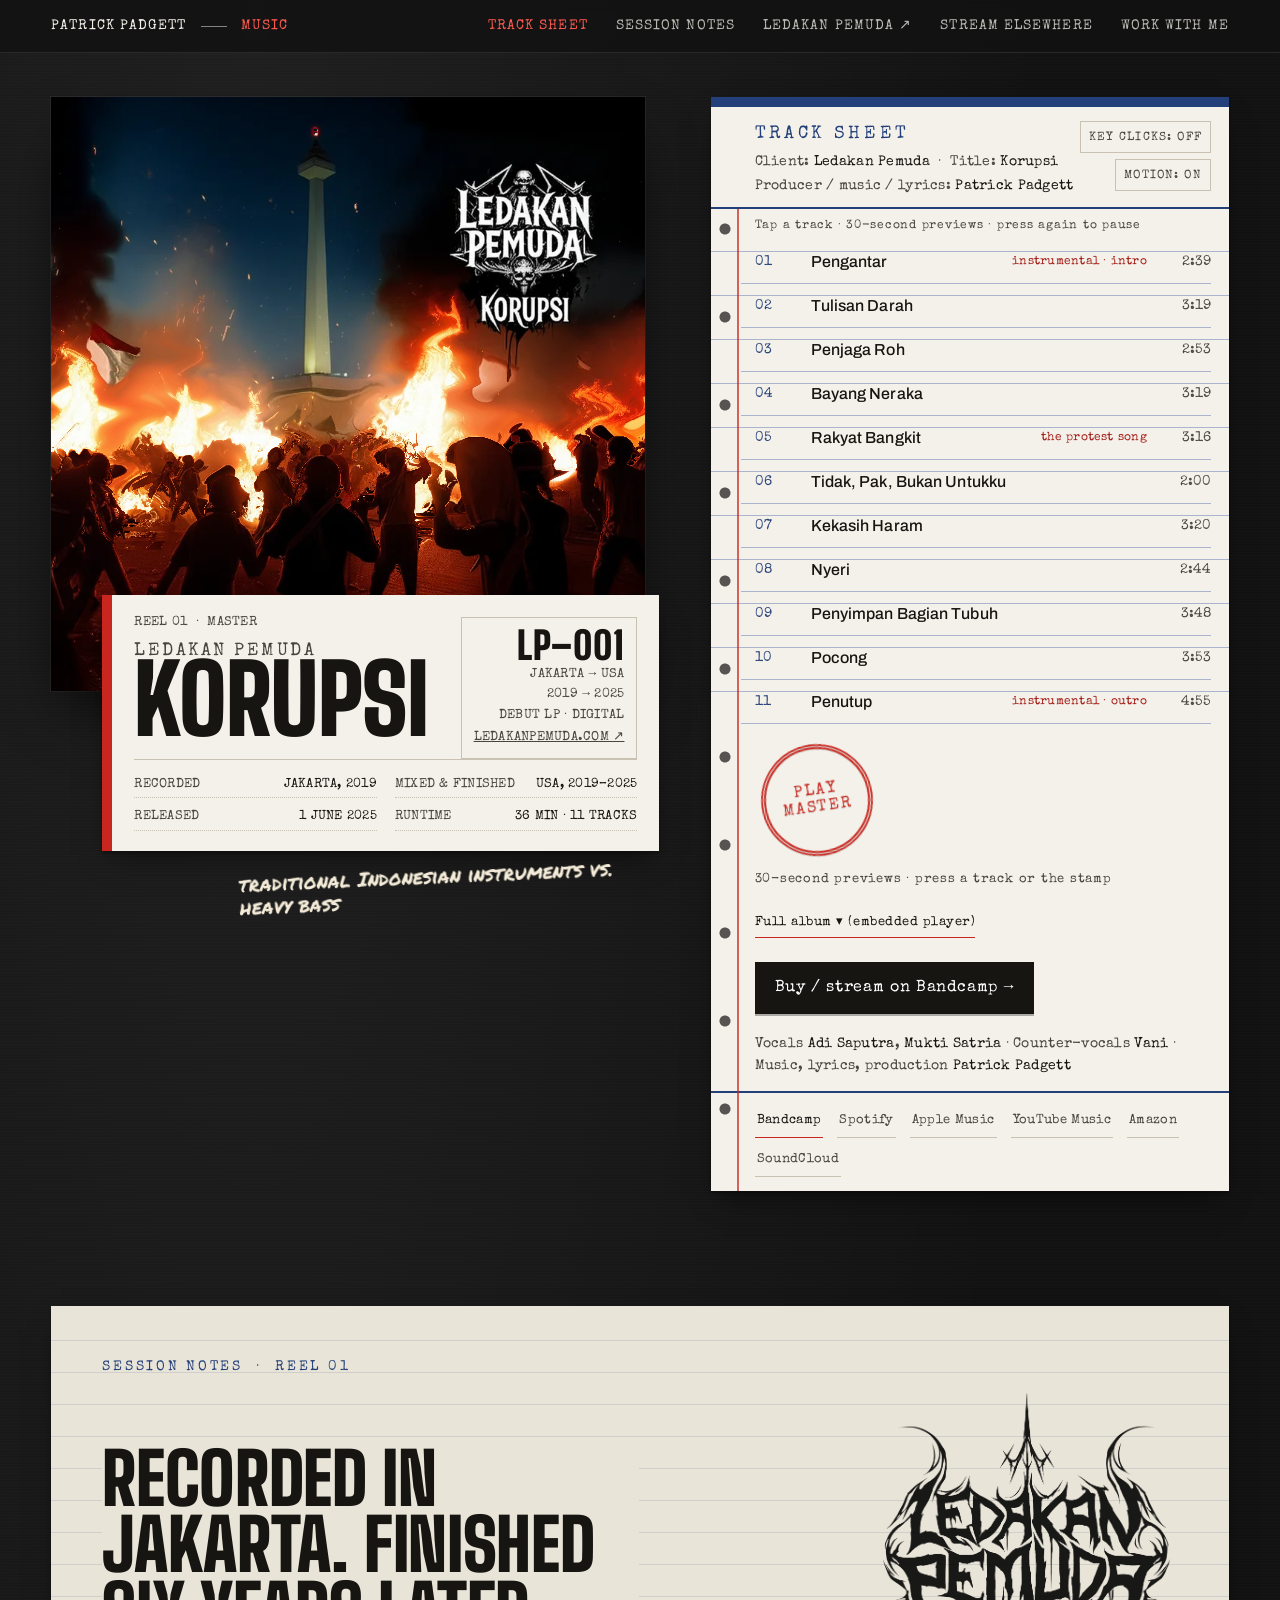
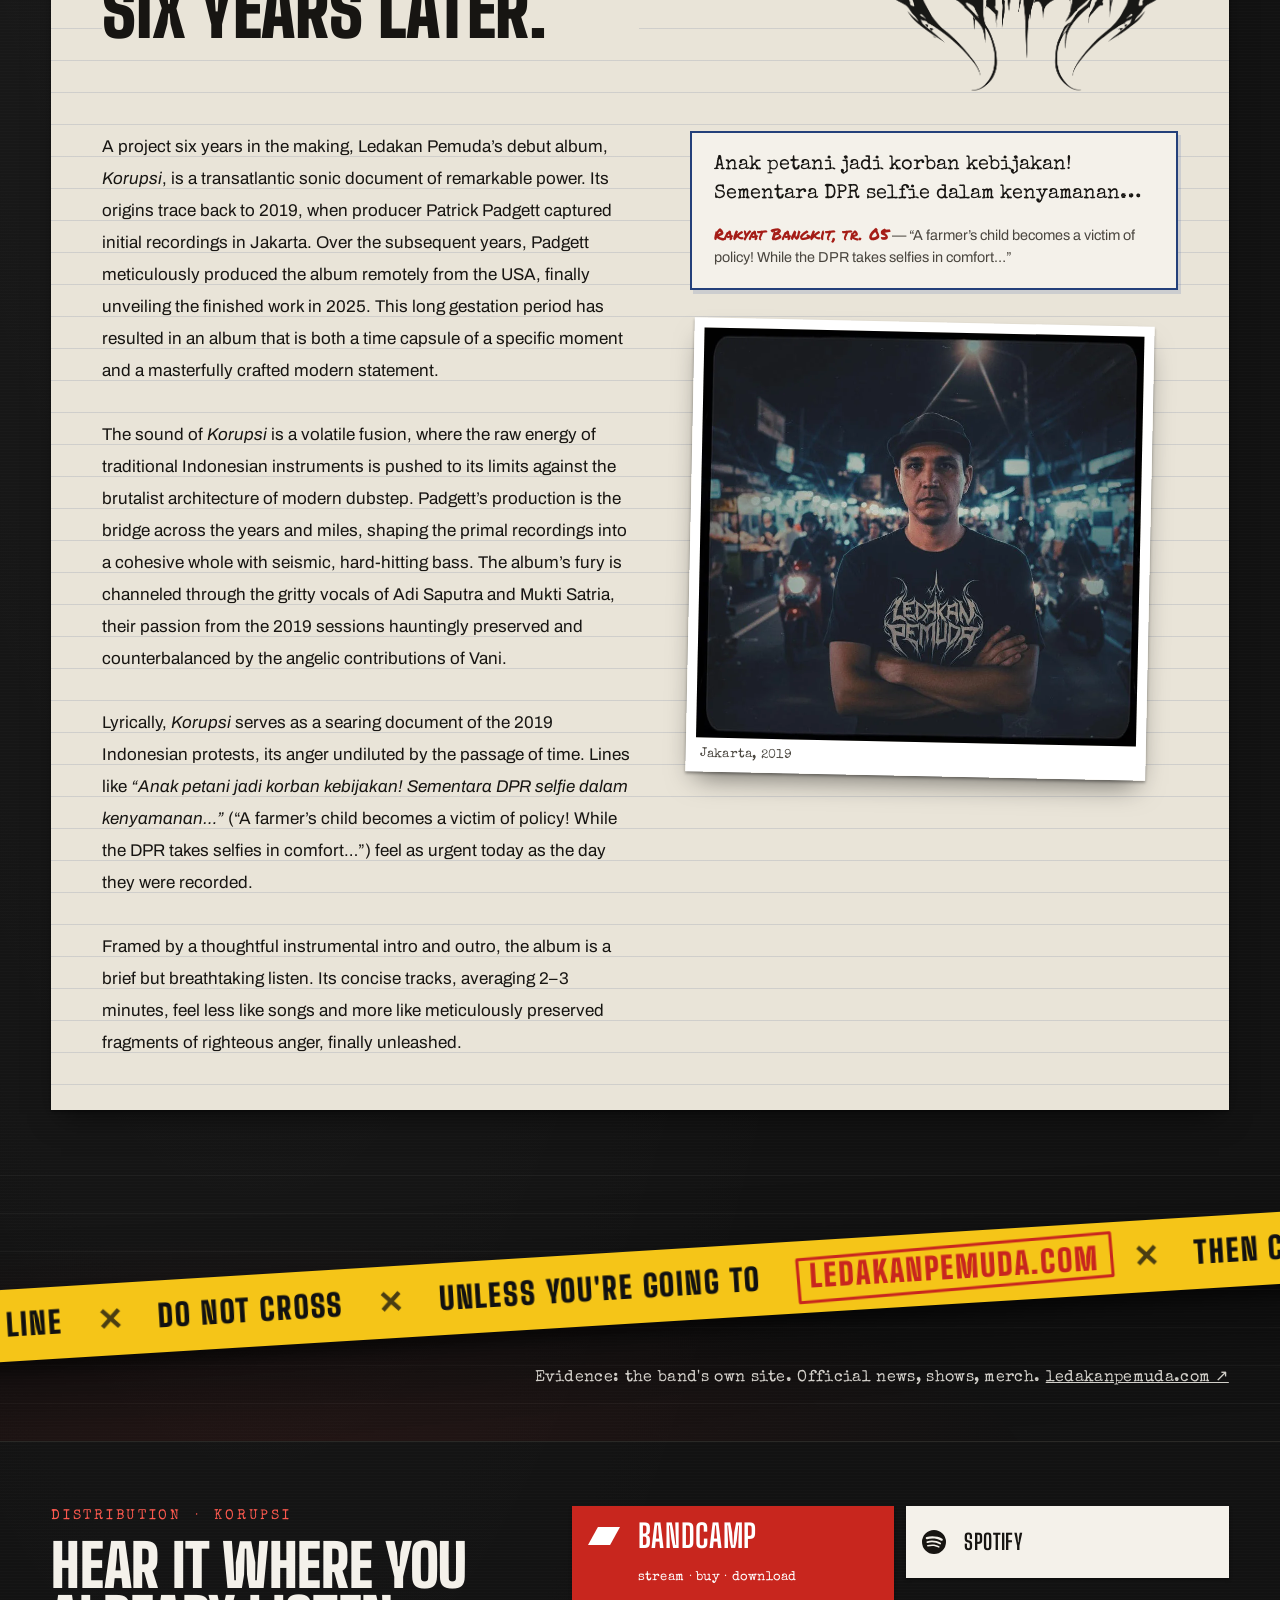
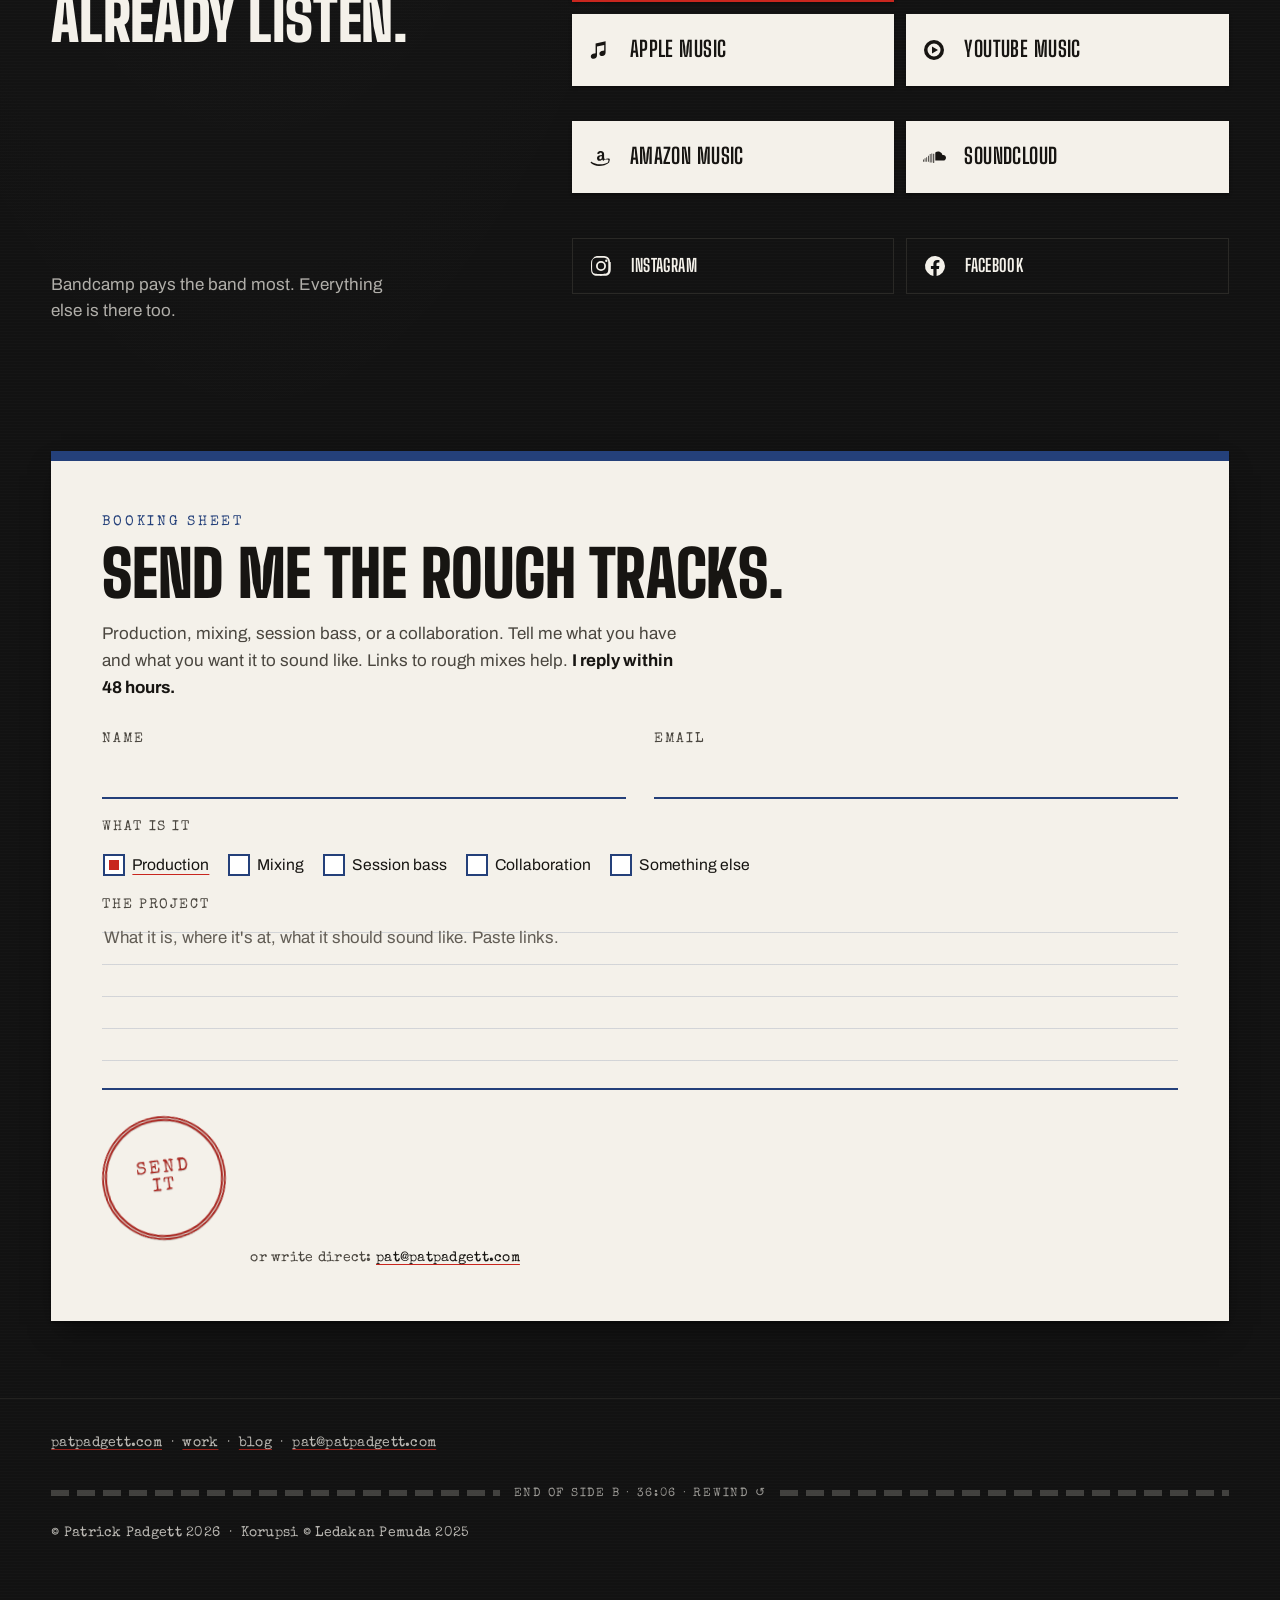
==== commit 77933aef: "Critique #7 fixes: mobile tab order (actions before catalogue), utility stack with gap, 44px booking" ====
--- a/index.html
+++ b/index.html
@@ -56,8 +56,8 @@
       <p class="tw">REEL 01 &nbsp;·&nbsp; MASTER</p>
       <h1 class="reel__title" id="korupsi-title"><span class="reel__artist">Ledakan Pemuda</span><span class="reel__album">Korupsi</span></h1>
       <p class="reel__by tw">Produced, mixed &amp; written by <b>Patrick Padgett</b></p>
+      <p class="reel__go" aria-label="Shortcuts"><a class="go go--listen" href="#sheet">PLAY<small>30&#8209;second previews</small></a><a class="go--book tw" href="#hire">Work with me → booking sheet</a></p>
       <p class="reel__cat tw"><b>LP–001</b><span>Jakarta → USA</span><span>2019 → 2025</span><span>Debut LP · digital</span><a href="https://ledakanpemuda.com/">ledakanpemuda.com ↗</a></p>
-      <p class="reel__go" aria-label="Shortcuts"><a class="go go--listen" href="#sheet">PLAY<small>30&#8209;second previews</small></a><a class="go--book tw" href="#hire">Work with me → booking sheet</a></p>
       <dl class="reel__meta tw">
         <div><dt>Recorded</dt><dd>Jakarta, 2019</dd></div>
         <div><dt>Mixed &amp; finished</dt><dd>USA, 2019–2025</dd></div>
--- a/styles.css
+++ b/styles.css
@@ -436,7 +436,7 @@
   .go{display:flex;flex-direction:column;justify-content:center;min-height:64px;padding:12px 16px;border:3px double var(--red);border-radius:6px;color:var(--red);text-decoration:none;font-family:var(--f-tw);font-weight:700;letter-spacing:.14em;line-height:1.1;font-size:1.25rem;transform:rotate(-1.2deg);max-width:100%}
   .go small{display:block;font-weight:400;font-size:.75rem;letter-spacing:.04em;color:var(--ink-2);margin-top:4px}
   .go:focus-visible{outline:2px solid var(--red);outline-offset:3px}
-  .go--book{align-self:flex-start;font-size:.82rem;letter-spacing:.06em;color:var(--ink);text-decoration:none;border-bottom:1.5px solid var(--red);padding:6px 0 3px;min-height:24px}
+  .go--book{align-self:flex-start;font-size:.82rem;letter-spacing:.06em;color:var(--ink);text-decoration:none;padding:12px 0;min-height:44px;display:inline-flex;align-items:center;background:linear-gradient(var(--red),var(--red)) no-repeat 0 calc(50% + .75em)/100% 1.5px}
   .go--book:hover,.go--book:focus-visible{color:var(--red)}
 }
 /* booking: field errors + readable confirmation */
@@ -478,10 +478,11 @@
 .keys{margin-right:0}
 .motion{position:absolute;right:18px;top:44px;margin:0;width:auto;font-size:.72rem;letter-spacing:.1em;color:var(--ink-2);background:none;border:1px solid var(--paper-line);padding:4px 8px;cursor:pointer}
 .motion[aria-pressed="false"]{color:var(--red);border-color:var(--red)}
-.util{display:contents}
+.util{position:absolute;right:18px;top:14px;display:flex;flex-direction:column;align-items:flex-end;gap:6px}
+.util .keys,.util .motion{position:static;margin:0}
 .sheet{position:relative}
-@media (max-width:560px){.util{margin:10px 18px 0 44px}}
-@media (max-width:560px){.util{display:flex;flex-wrap:wrap;gap:8px;margin-top:6px}.util .keys,.util .motion{position:static;margin:0;flex:0 0 auto;width:auto;max-width:100%}}
+
+@media (max-width:560px){.util{position:static;flex-direction:row;flex-wrap:wrap;align-items:stretch;gap:8px;margin:10px 18px 0 44px}.util .keys,.util .motion{flex:0 0 auto;width:auto;max-width:100%}}
 .tracks__hint{font-size:.78rem;color:var(--ink-2);letter-spacing:.06em;padding:8px 18px 4px 44px;margin:0}
 
 @media (max-width:560px){
@@ -511,3 +512,4 @@
 /* P3: utility pills 32px hit area */
 .keys,.motion{min-height:32px}
 .tracks__t .w{white-space:nowrap;display:inline-block}
+@media (max-width:360px){.hire__kind{white-space:nowrap;letter-spacing:.12em}}
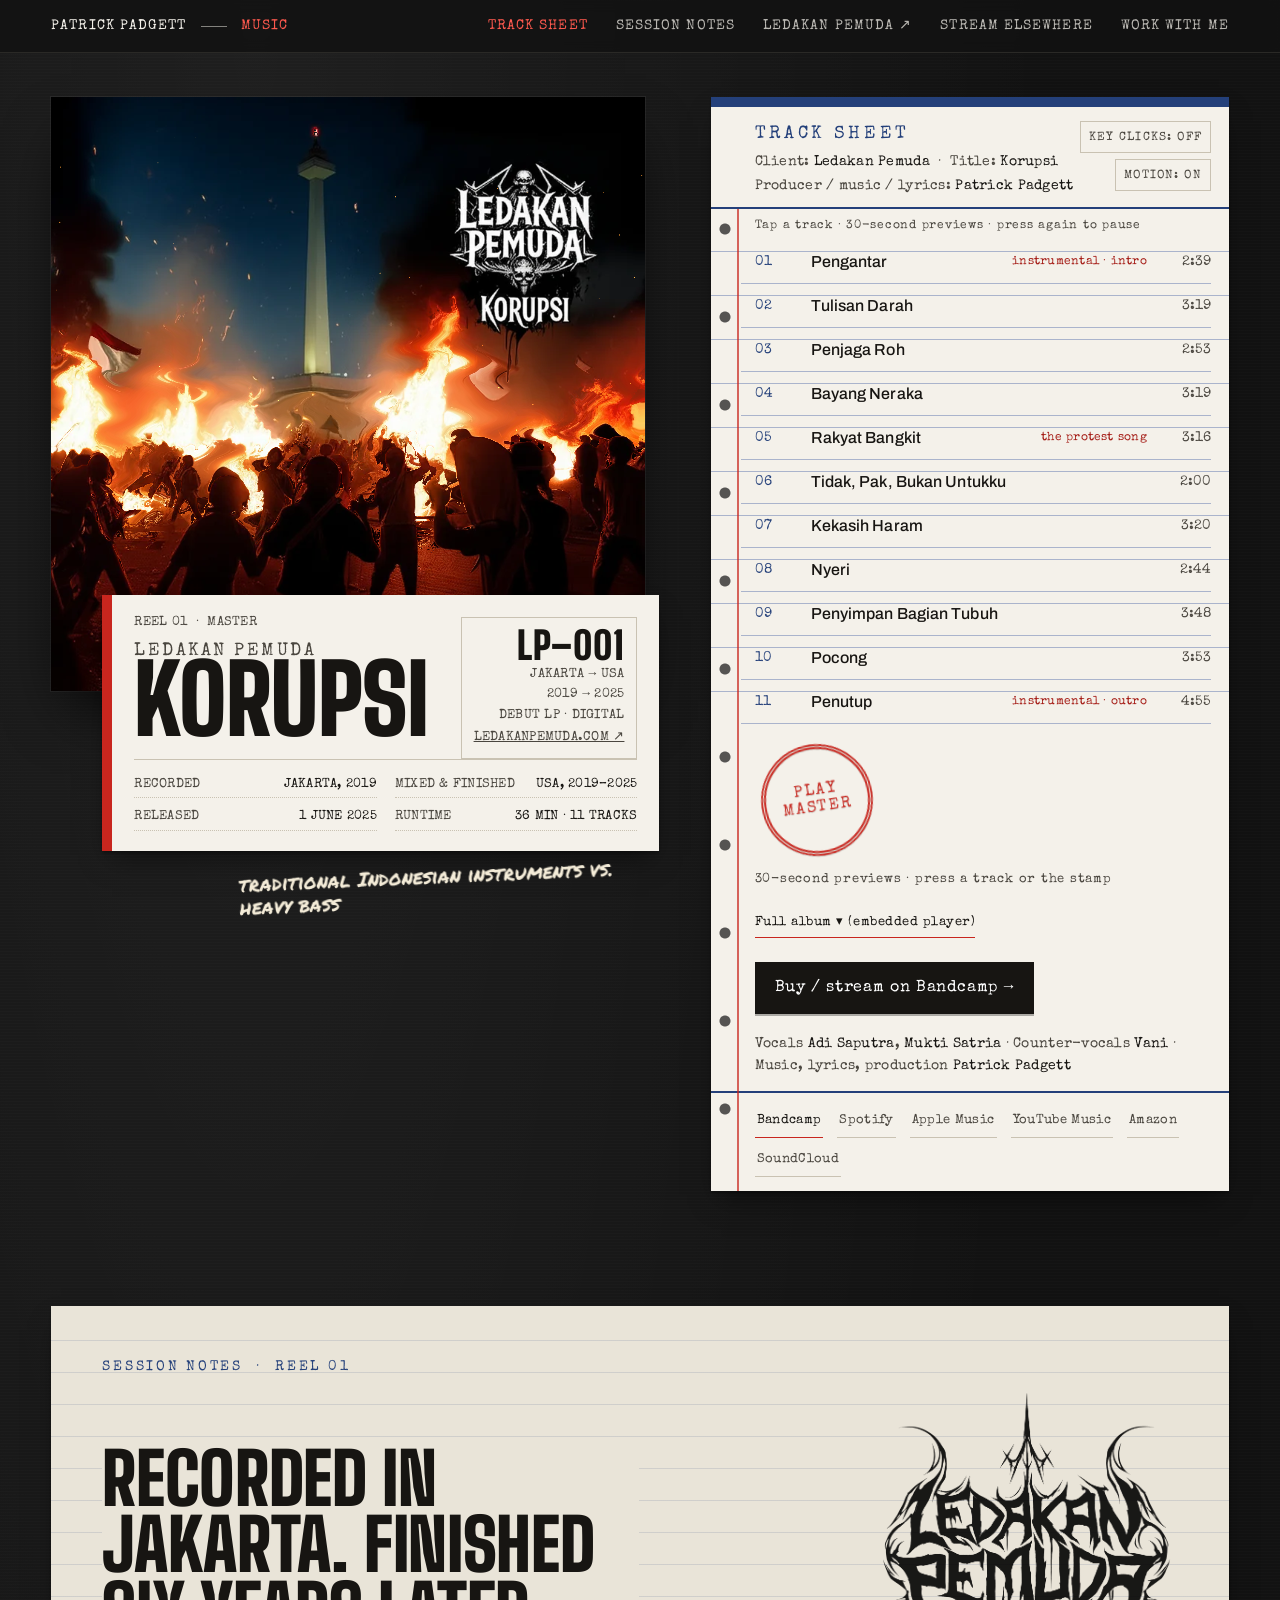
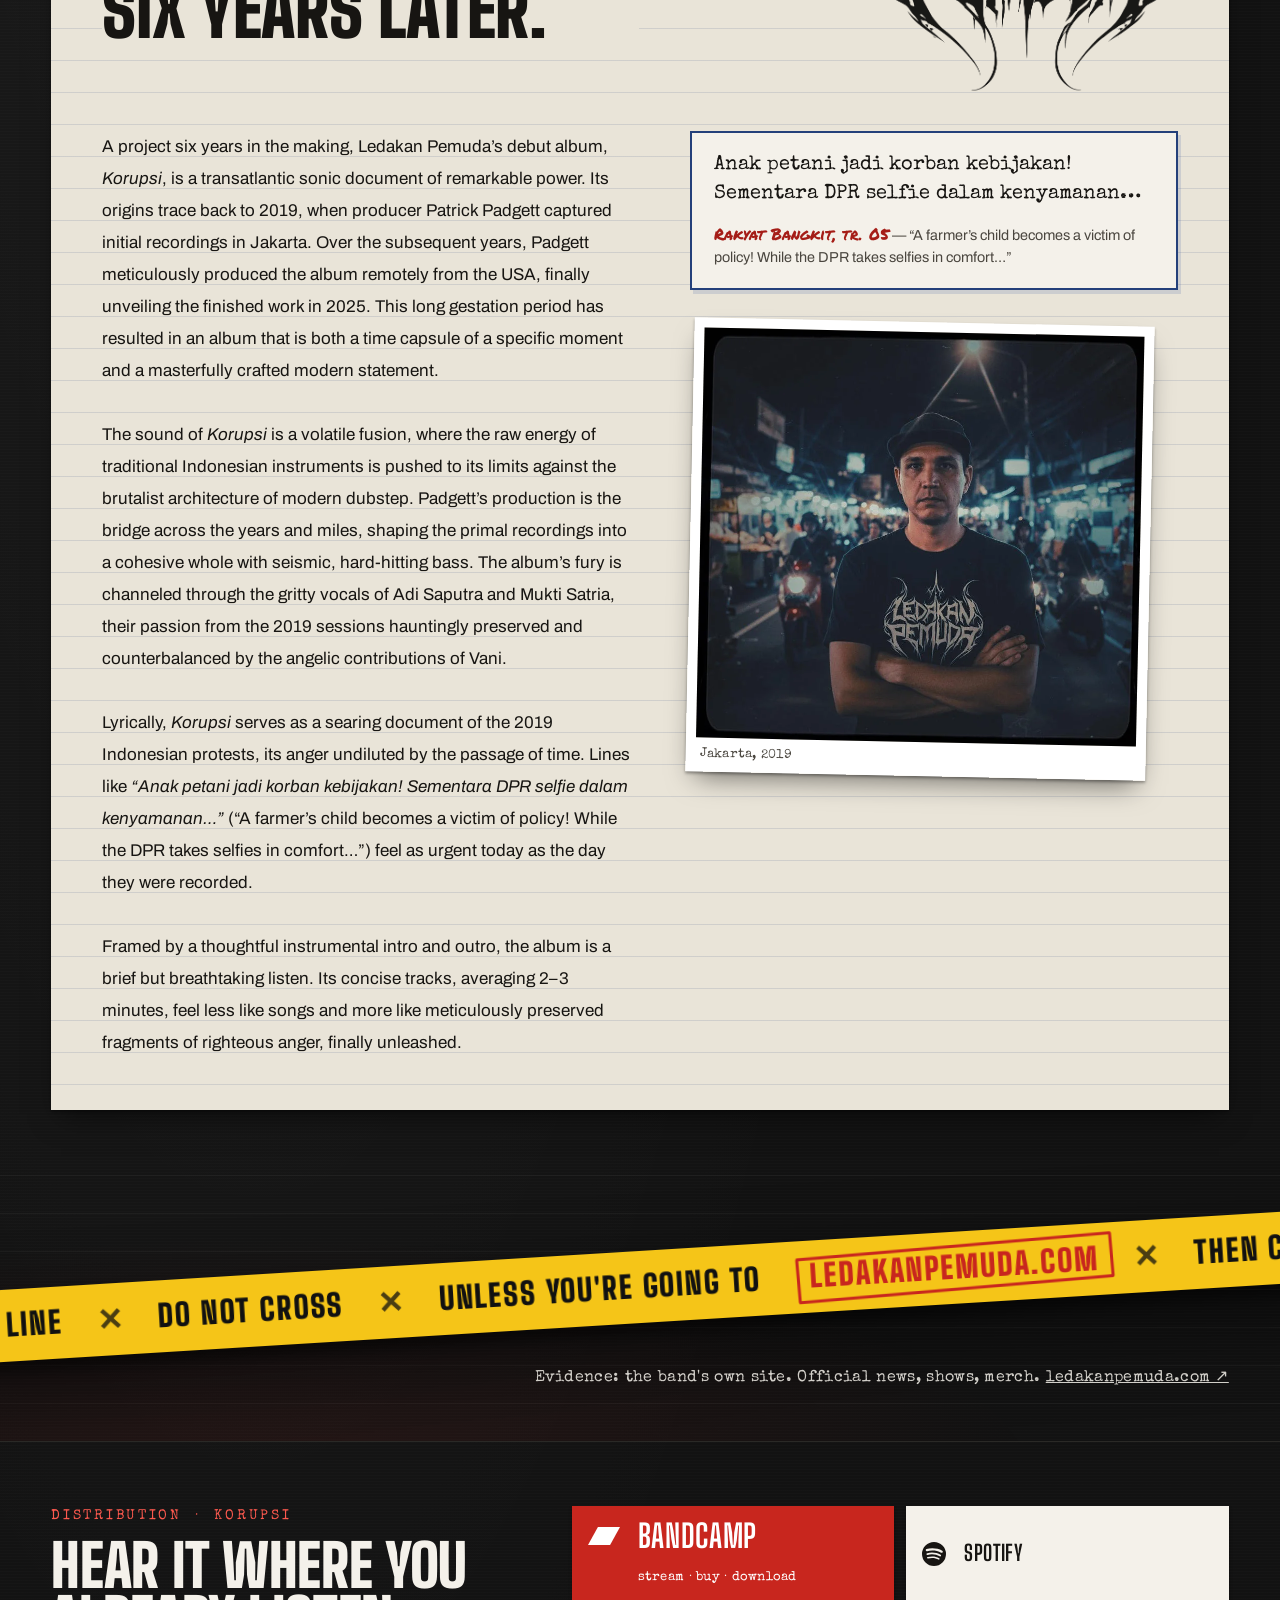
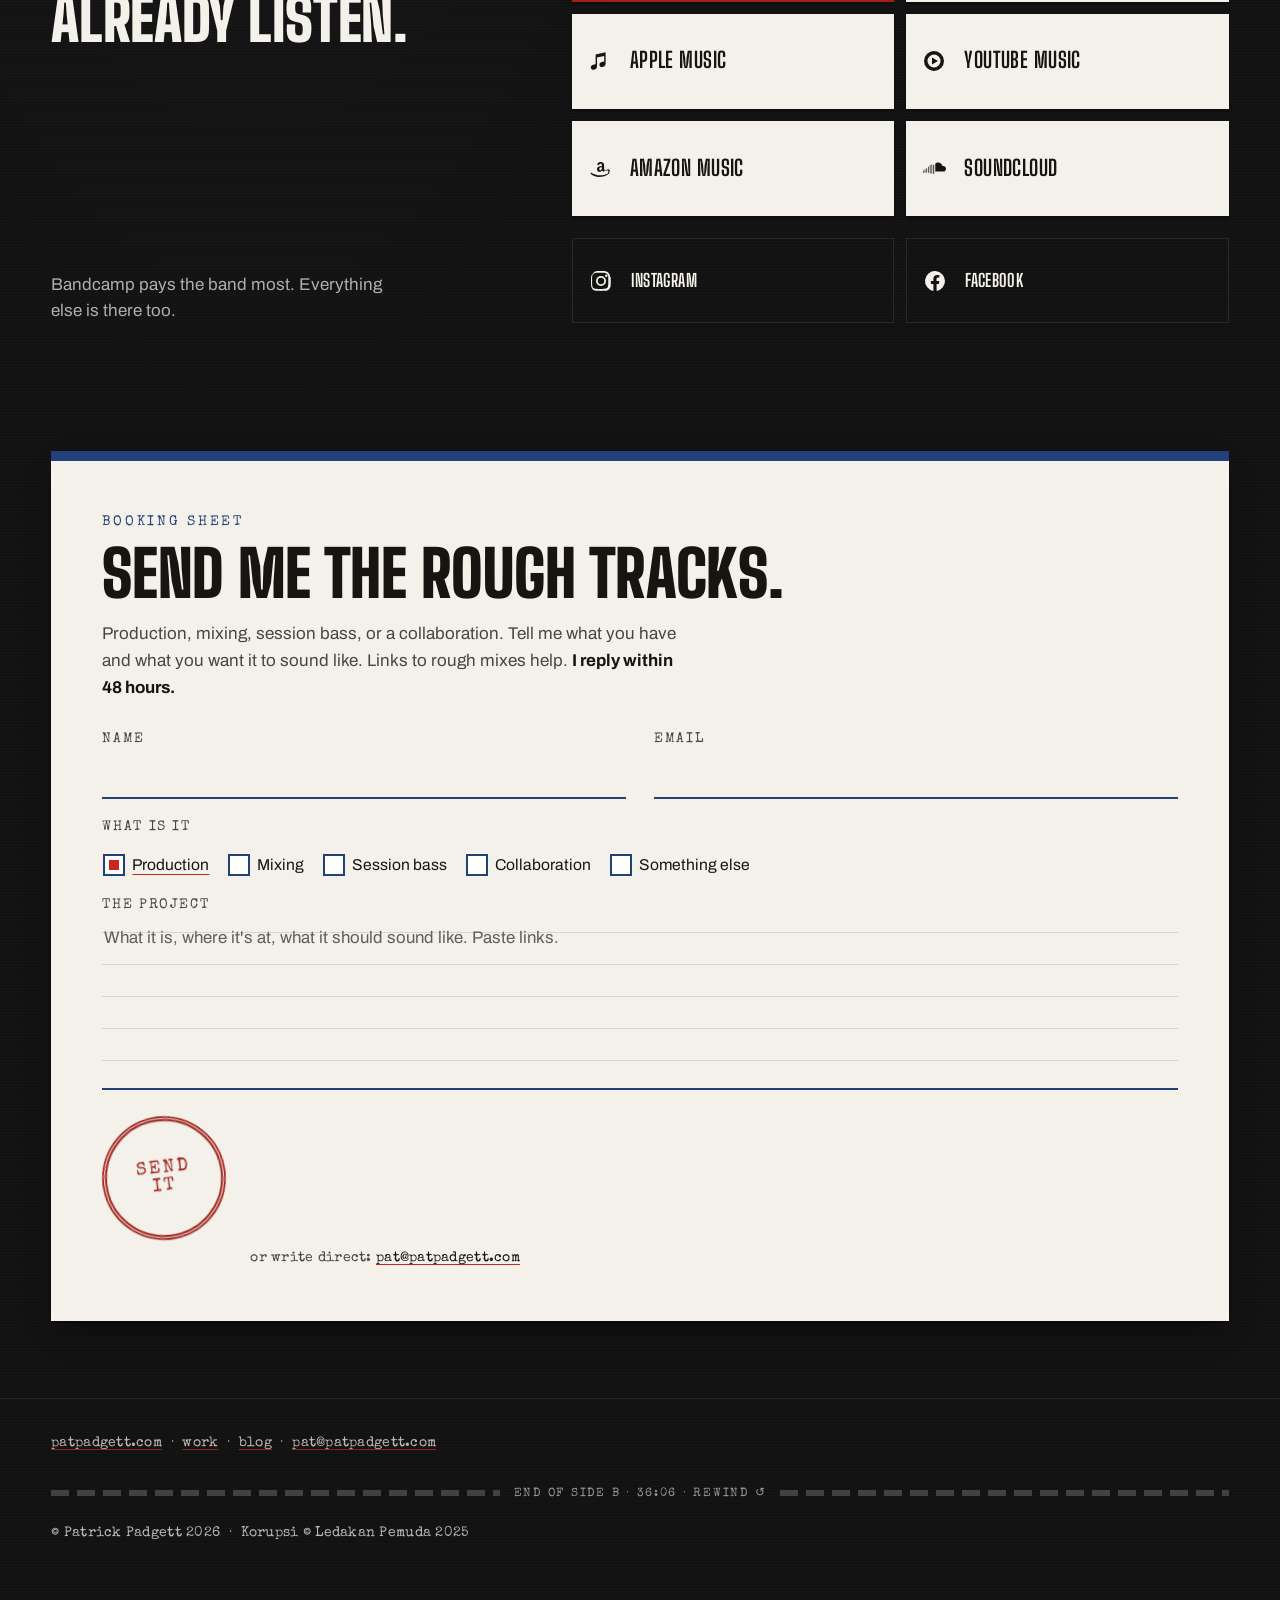
==== commit 0f22a990: "SEO floor: favicon set, 404, canonical/og/twitter/JSON-LD where missing, cross-links" ====
--- a/index.html
+++ b/index.html
@@ -10,7 +10,7 @@
 <meta property="og:image" content="https://music.patpadgett.com/assets/img/og.jpg">
 <meta property="og:type" content="music.album">
 <meta name="theme-color" content="#111111">
-<link rel="canonical" href="https://music.patpadgett.com/">
+<link rel="icon" href="/favicon.ico" sizes="32x32"><link rel="icon" type="image/png" sizes="512x512" href="/assets/icon-512.png"><link rel="apple-touch-icon" href="/assets/apple-touch-icon.png"><link rel="canonical" href="https://music.patpadgett.com/">
 <meta property="og:url" content="https://music.patpadgett.com/">
 <meta name="twitter:card" content="summary_large_image">
 <meta name="twitter:title" content="Korupsi by Ledakan Pemuda — produced by Patrick Padgett">
--- a/styles.css
+++ b/styles.css
@@ -271,6 +271,8 @@
 .outlets__label h2{font-size:clamp(2.2rem,4.6vw,4.2rem);text-transform:uppercase;font-weight:900}
 .outlets__lede{margin-top:14px;opacity:.7;max-width:36ch}
 .outlets__list{list-style:none;margin:0;padding:0;display:grid;grid-template-columns:repeat(2,1fr);gap:12px;grid-auto-rows:1fr}
+.outlets__list>li{display:grid}
+.outlets__list>li>.outlet{height:100%;box-sizing:border-box}
 .outlet{display:grid;grid-template-columns:28px 1fr;align-items:center;gap:14px;padding:14px 16px;text-decoration:none;
   background:var(--paper);color:var(--ink);box-shadow:0 2px 3px rgba(0,0,0,.35);min-height:72px;
   transition:transform .25s var(--ease),background .25s}
@@ -278,7 +280,7 @@
 .outlet span{font-family:var(--f-display);font-weight:700;font-size:1.35rem;text-transform:uppercase;letter-spacing:.02em;line-height:1}
 .outlet small{grid-column:2;font-size:.8rem;color:var(--ink-2);margin-top:2px}
 .outlet:hover{transform:translateY(-2px);background:#fff}
-.outlet--primary{grid-column:1 / -1;grid-row:span 1;background:var(--red);color:#fff;grid-template-columns:36px 1fr;min-height:84px}
+.outlet--primary{background:var(--red);color:#fff;grid-template-columns:36px 1fr;min-height:84px;box-shadow:0 2px 3px rgba(0,0,0,.35),inset 0 -2px 0 rgba(0,0,0,.18)}
 .outlet--primary svg{width:32px;height:32px}
 .outlet--primary span{font-size:2rem}
 .outlet--primary small{color:rgba(255,255,255,.85)}
@@ -436,7 +438,7 @@
   .go{display:flex;flex-direction:column;justify-content:center;min-height:64px;padding:12px 16px;border:3px double var(--red);border-radius:6px;color:var(--red);text-decoration:none;font-family:var(--f-tw);font-weight:700;letter-spacing:.14em;line-height:1.1;font-size:1.25rem;transform:rotate(-1.2deg);max-width:100%}
   .go small{display:block;font-weight:400;font-size:.75rem;letter-spacing:.04em;color:var(--ink-2);margin-top:4px}
   .go:focus-visible{outline:2px solid var(--red);outline-offset:3px}
-  .go--book{align-self:flex-start;font-size:.82rem;letter-spacing:.06em;color:var(--ink);text-decoration:none;padding:12px 0;min-height:44px;display:inline-flex;align-items:center;background:linear-gradient(var(--red),var(--red)) no-repeat 0 calc(50% + .75em)/100% 1.5px}
+  .go--book{align-self:flex-start;font-size:.82rem;letter-spacing:.06em;color:var(--ink);text-decoration:underline;text-decoration-color:var(--red);text-decoration-thickness:1.5px;text-underline-offset:4px;padding:12px 0;min-height:44px;display:inline-flex;align-items:center}
   .go--book:hover,.go--book:focus-visible{color:var(--red)}
 }
 /* booking: field errors + readable confirmation */
@@ -513,3 +515,4 @@
 .keys,.motion{min-height:32px}
 .tracks__t .w{white-space:nowrap;display:inline-block}
 @media (max-width:360px){.hire__kind{white-space:nowrap;letter-spacing:.12em}}
+@media (max-width:1000px){.tape__seg--url{font-size:19px}}
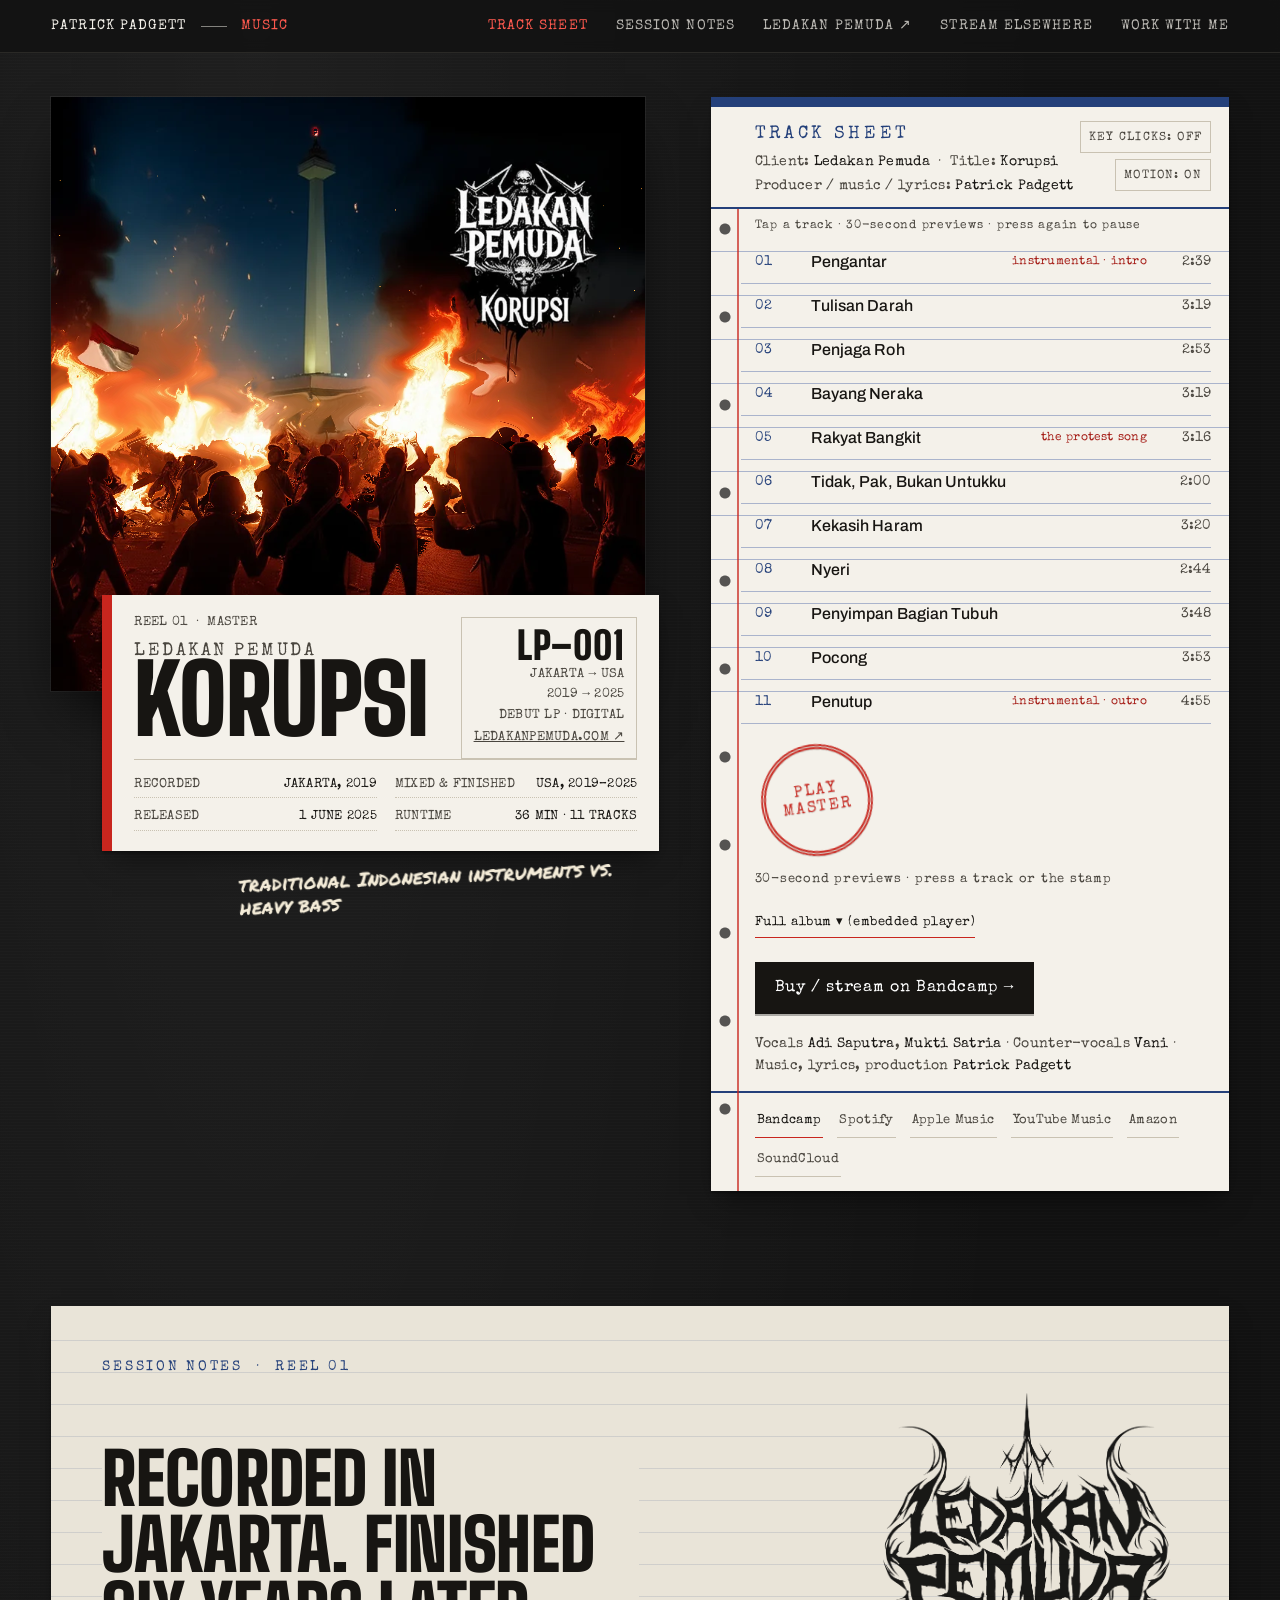
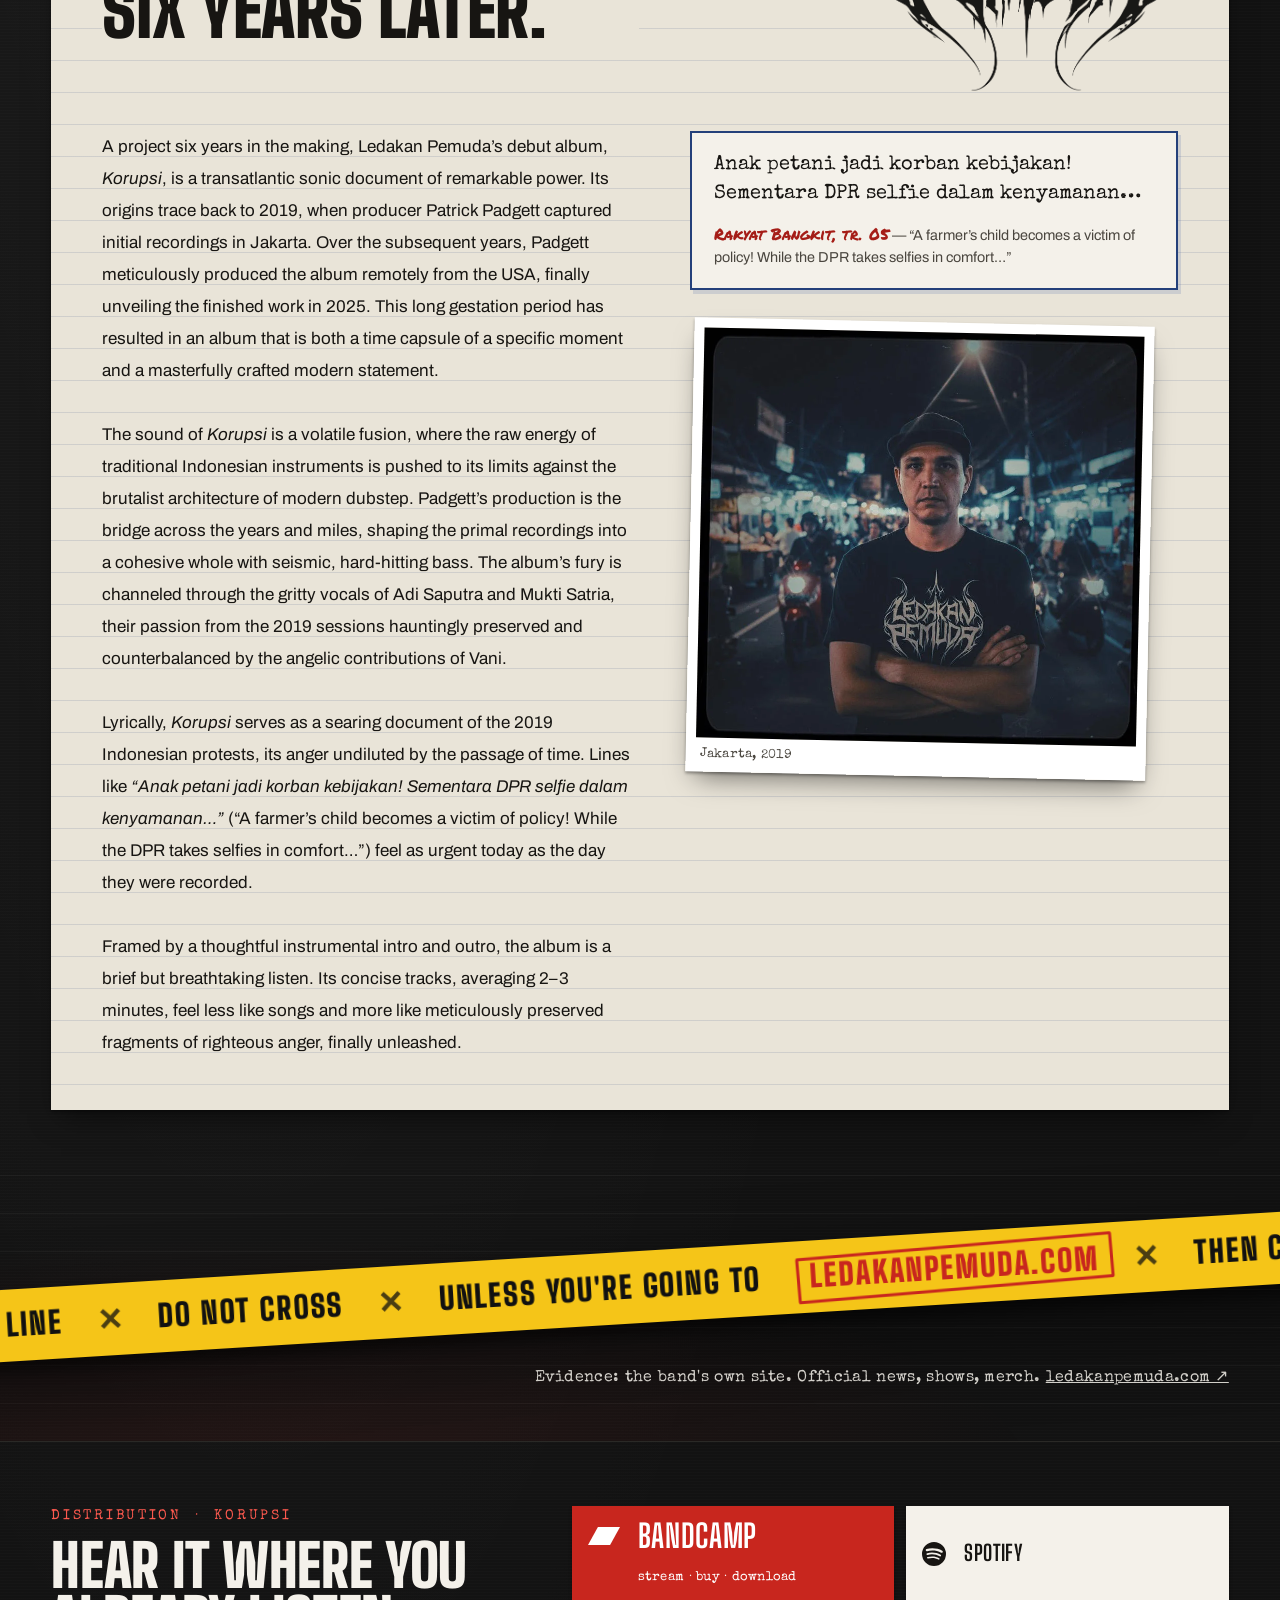
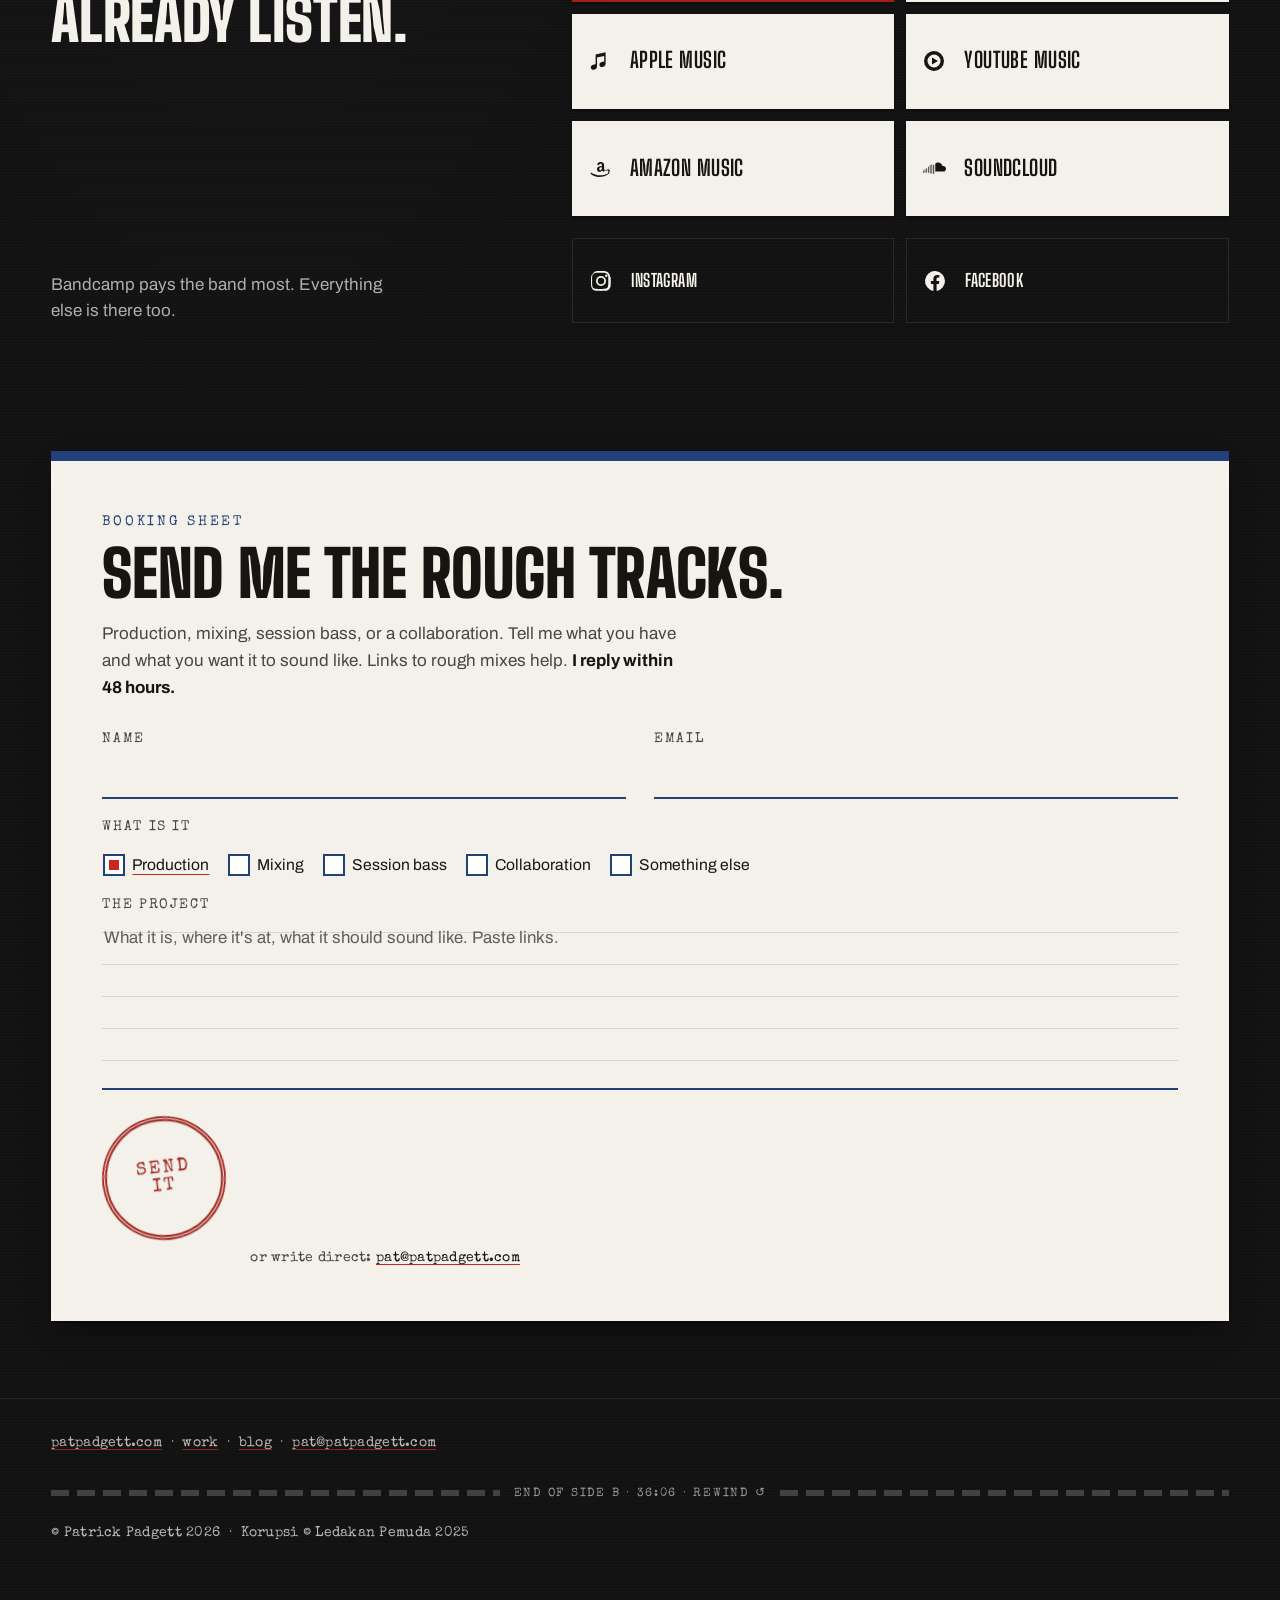
==== commit 5e7f1faf: "Add Google Analytics (G-F128M4WQ57)" ====
--- a/index.html
+++ b/index.html
@@ -1,6 +1,9 @@
 <!DOCTYPE html>
 <html lang="en">
 <head>
+<!-- Google tag (gtag.js) -->
+<script async src="https://www.googletagmanager.com/gtag/js?id=G-F128M4WQ57"></script>
+<script>window.dataLayer=window.dataLayer||[];function gtag(){dataLayer.push(arguments);}gtag('js',new Date());gtag('config','G-F128M4WQ57');</script>
 <meta charset="utf-8">
 <meta name="viewport" content="width=device-width, initial-scale=1">
 <title>Patrick Padgett — Music · Korupsi by Ledakan Pemuda</title>
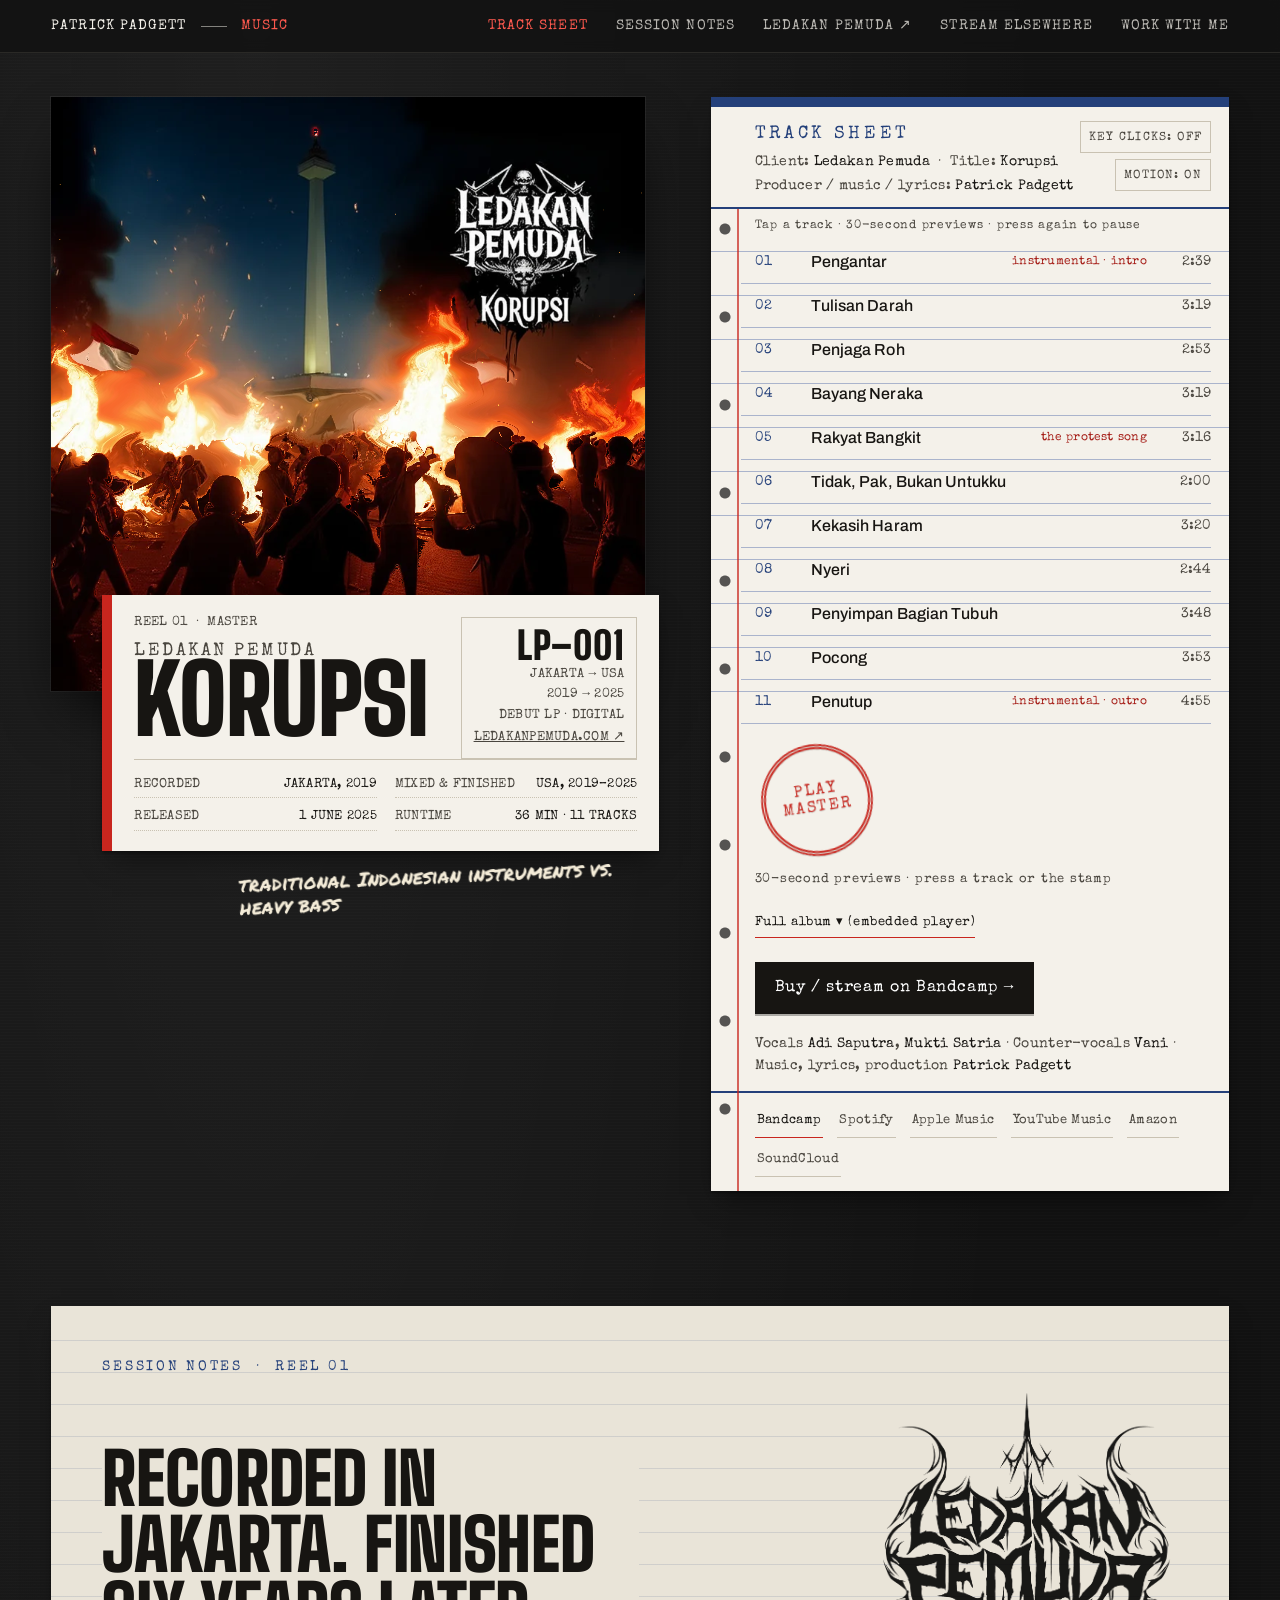
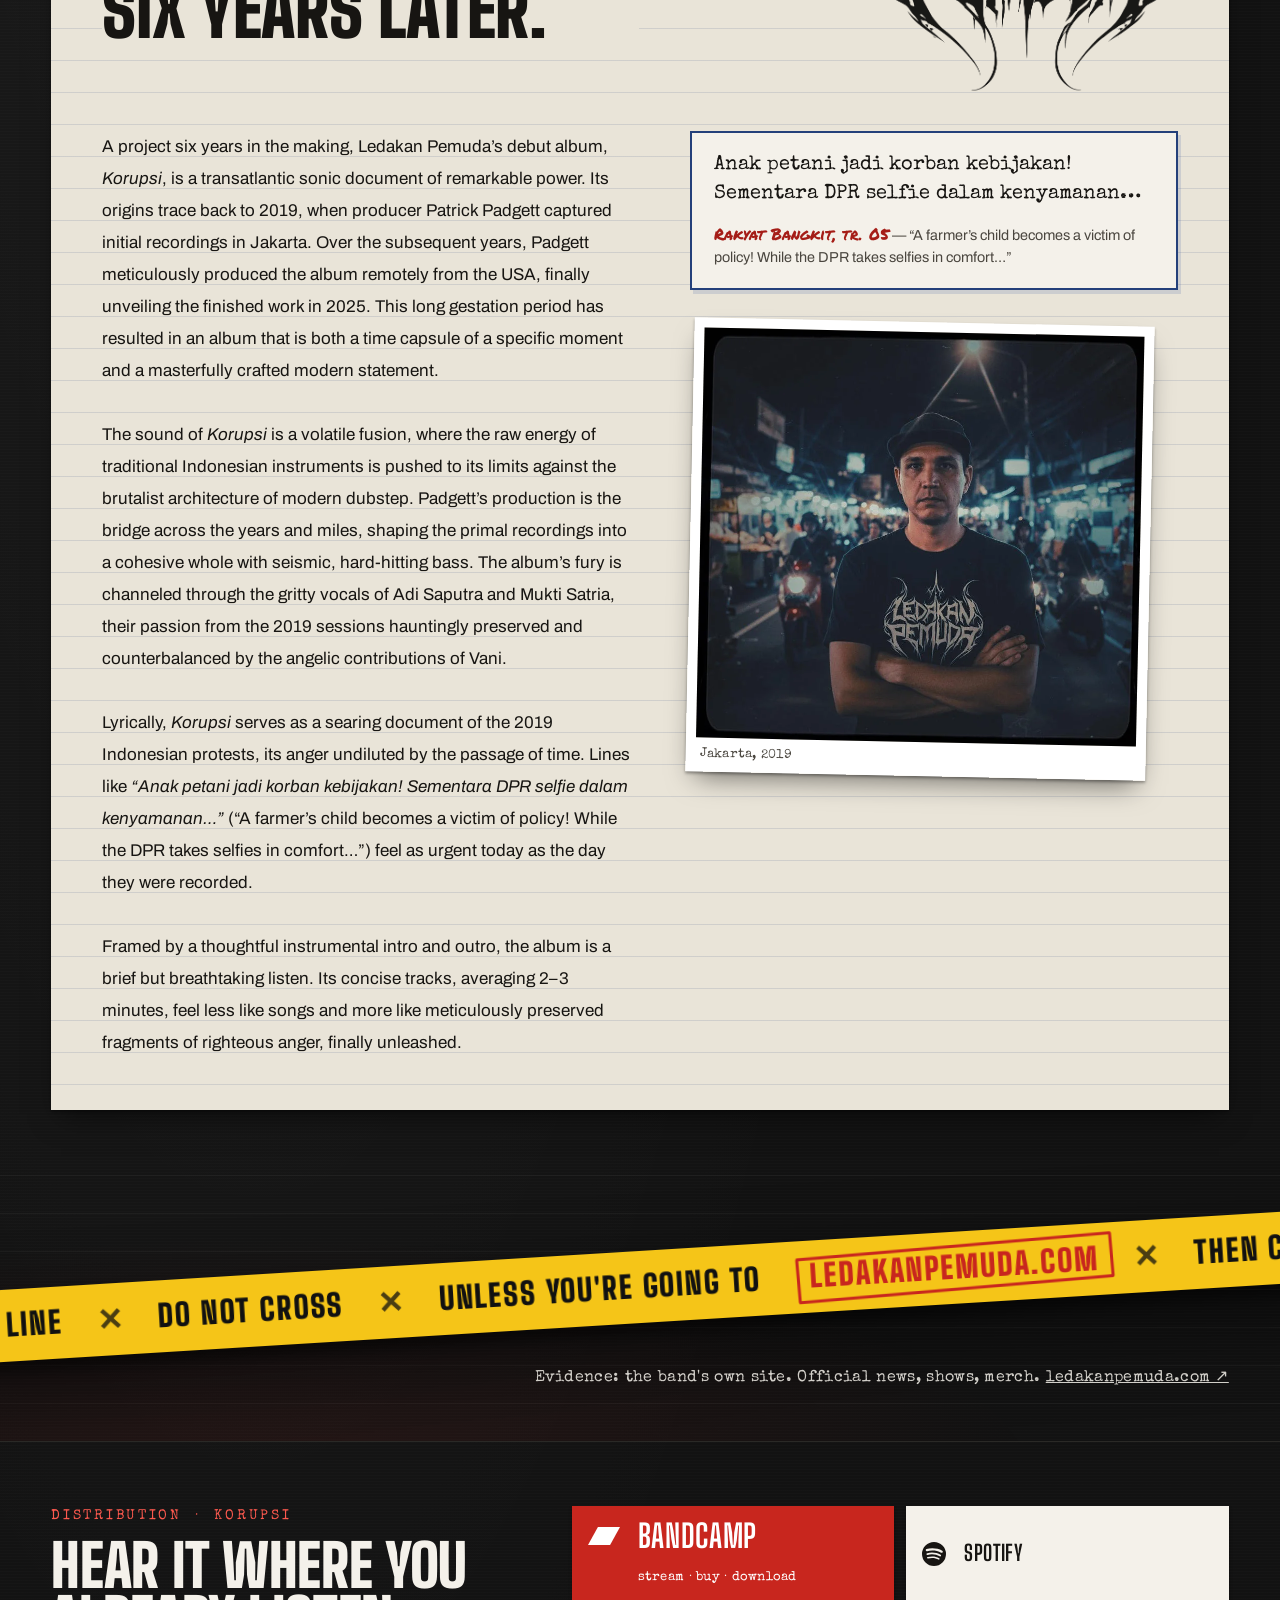
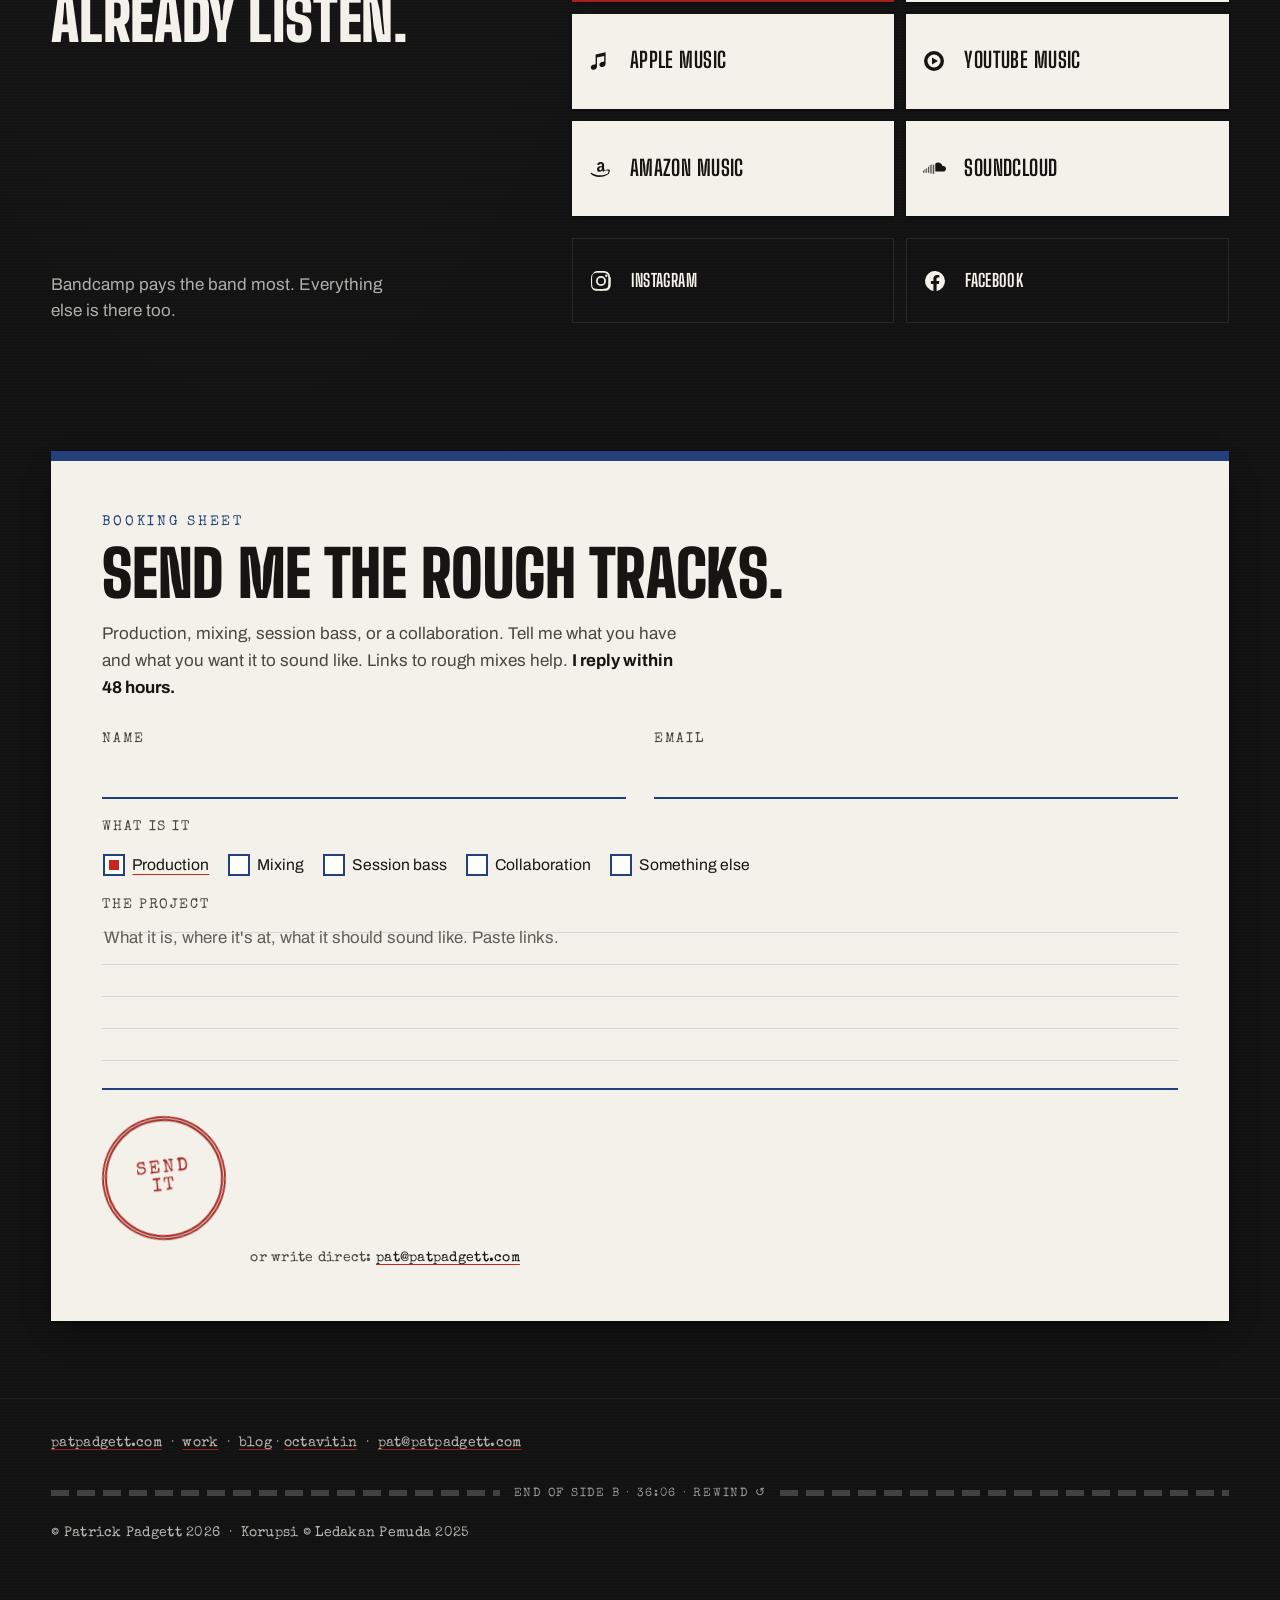
==== commit 8f7c13d6: "SEO re-check: octavitin cross-link, description length" ====
--- a/index.html
+++ b/index.html
@@ -228,7 +228,7 @@
 <svg width="0" height="0" style="position:absolute" aria-hidden="true"><filter id="rough"><feTurbulence baseFrequency=".9" numOctaves="2" seed="3"/><feDisplacementMap in="SourceGraphic" scale="1.6"/></filter></svg>
 <div class="mini tw" id="mini" aria-label="Now playing"><button class="mini__btn" type="button" id="mini-btn" aria-label="Pause preview">❚❚</button><span class="mini__now" id="mini-now"></span><span class="mini__time" id="mini-time" aria-hidden="true"></span><a class="mini__up" href="#sheet" aria-label="Back to the track sheet">↑</a><button class="mini__x" type="button" id="mini-x" aria-label="Close player">×</button></div>
 <footer class="foot">
-  <p class="tw"><a href="https://patpadgett.com">patpadgett.com</a> &nbsp;·&nbsp; <a href="https://work.patpadgett.com">work</a> &nbsp;·&nbsp; <a href="https://blog.patpadgett.com">blog</a> &nbsp;·&nbsp; <a href="mailto:pat@patpadgett.com">pat@patpadgett.com</a></p>
+  <p class="tw"><a href="https://patpadgett.com">patpadgett.com</a> &nbsp;·&nbsp; <a href="https://work.patpadgett.com">work</a> &nbsp;·&nbsp; <a href="https://blog.patpadgett.com">blog</a> · <a href="https://octavitin.patpadgett.com/">octavitin</a> &nbsp;·&nbsp; <a href="mailto:pat@patpadgett.com">pat@patpadgett.com</a></p>
   <button class="leader" type="button" aria-label="End of tape. Rewind to the top">End of side B · 36:06 · rewind ↺</button>
   <p class="tw">© Patrick Padgett 2026 &nbsp;·&nbsp; Korupsi © Ledakan Pemuda 2025</p>
 </footer>
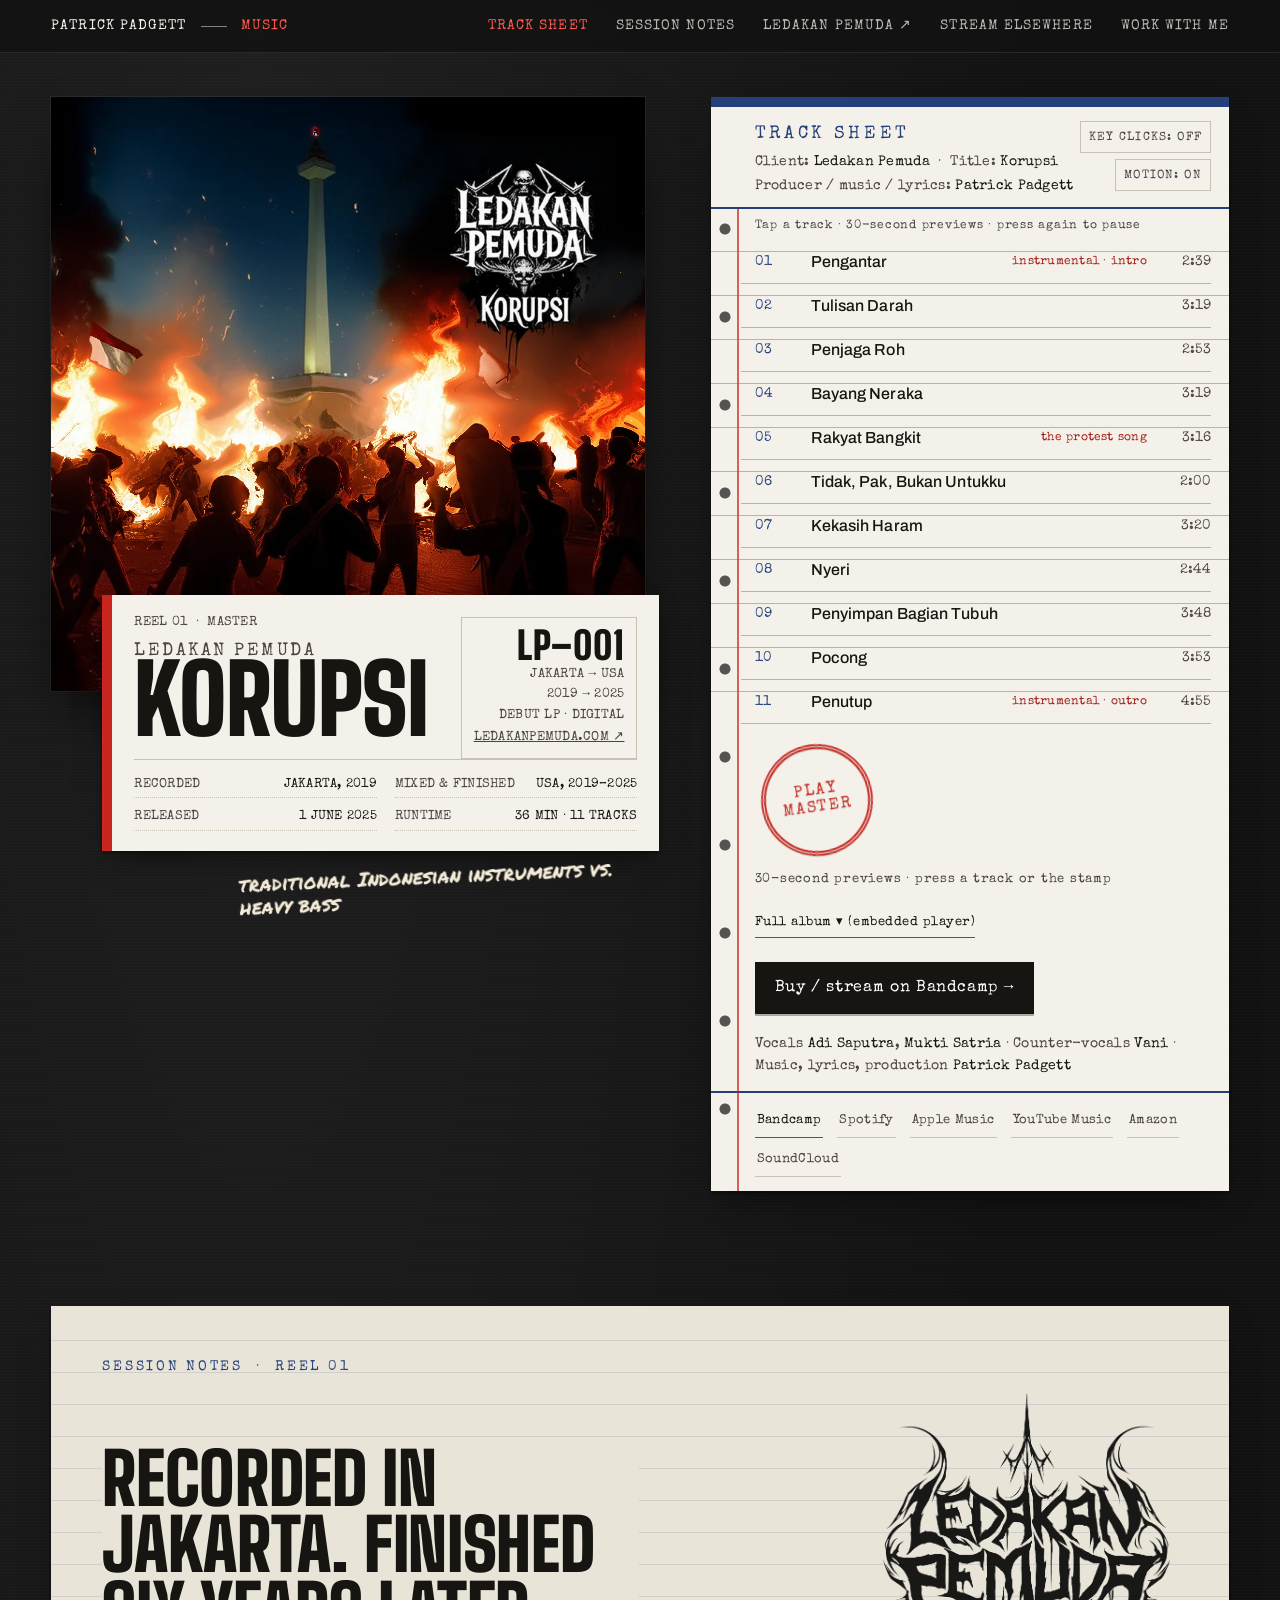
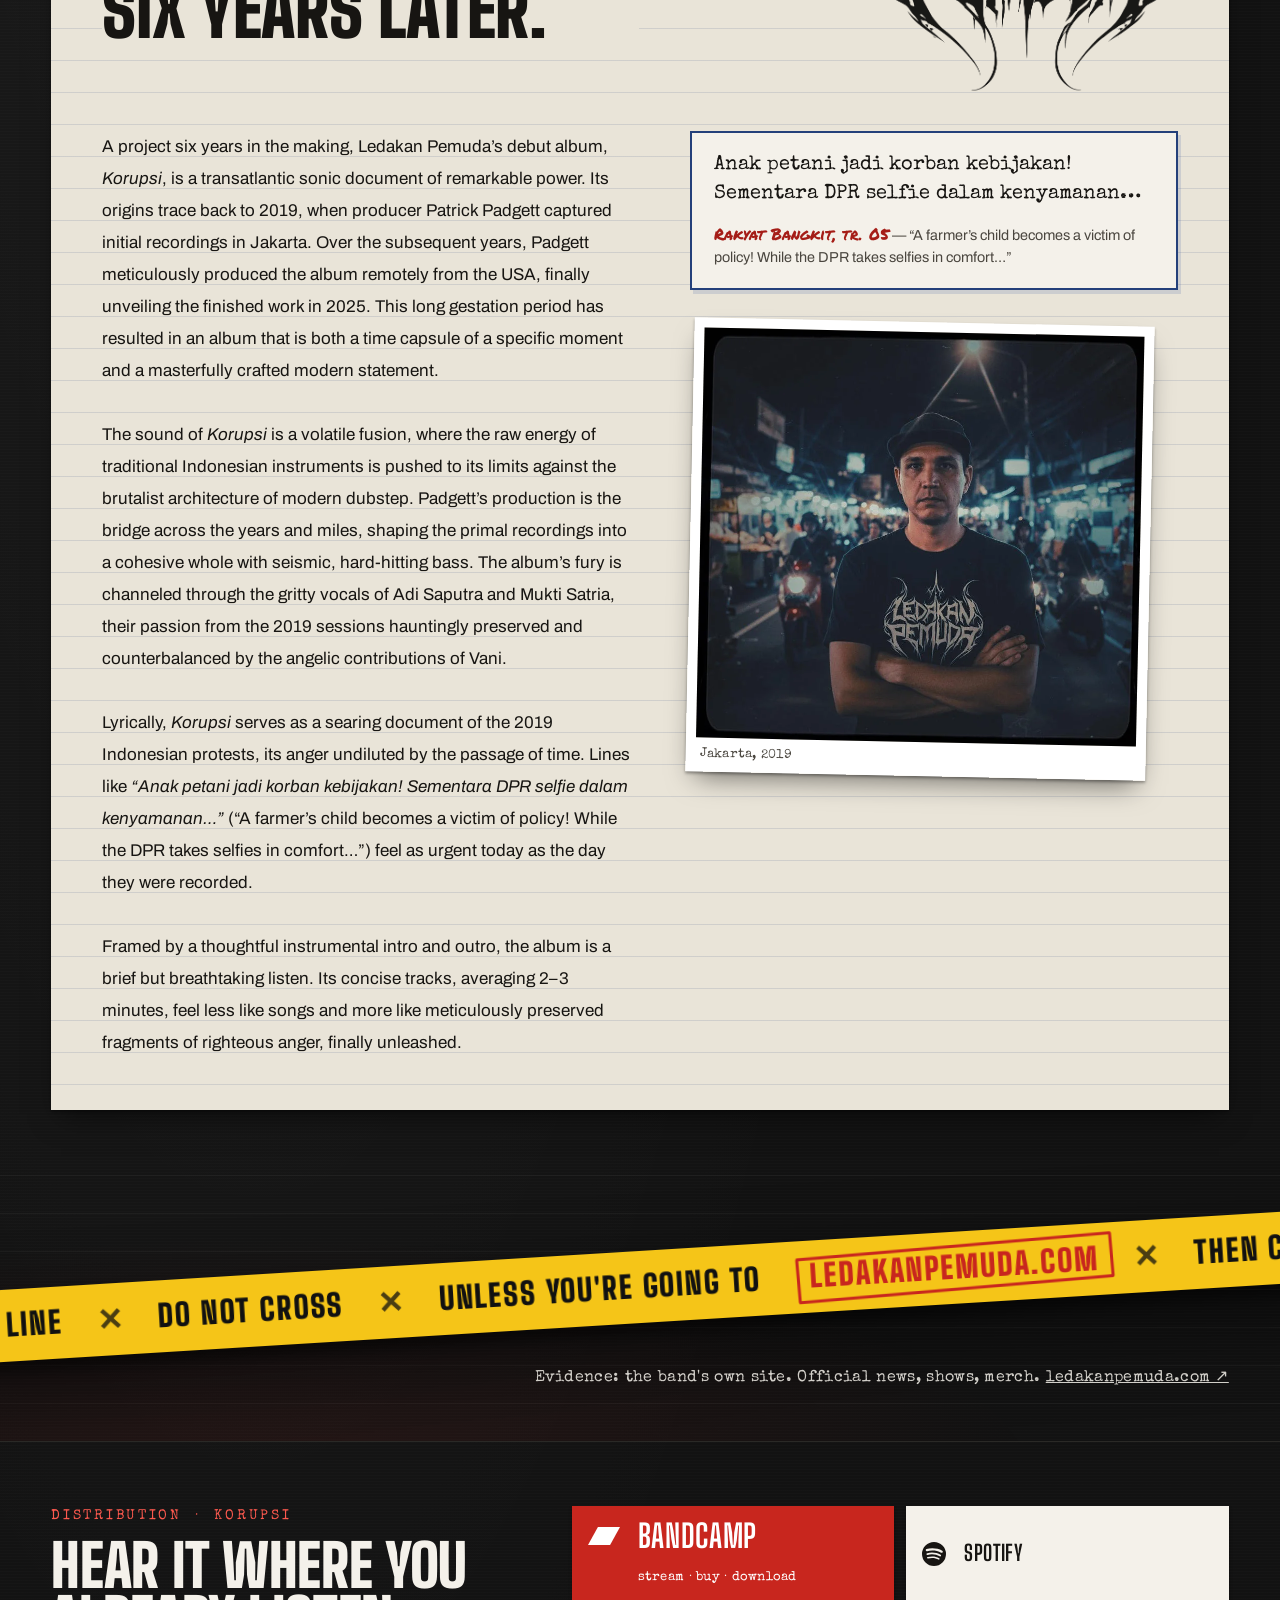
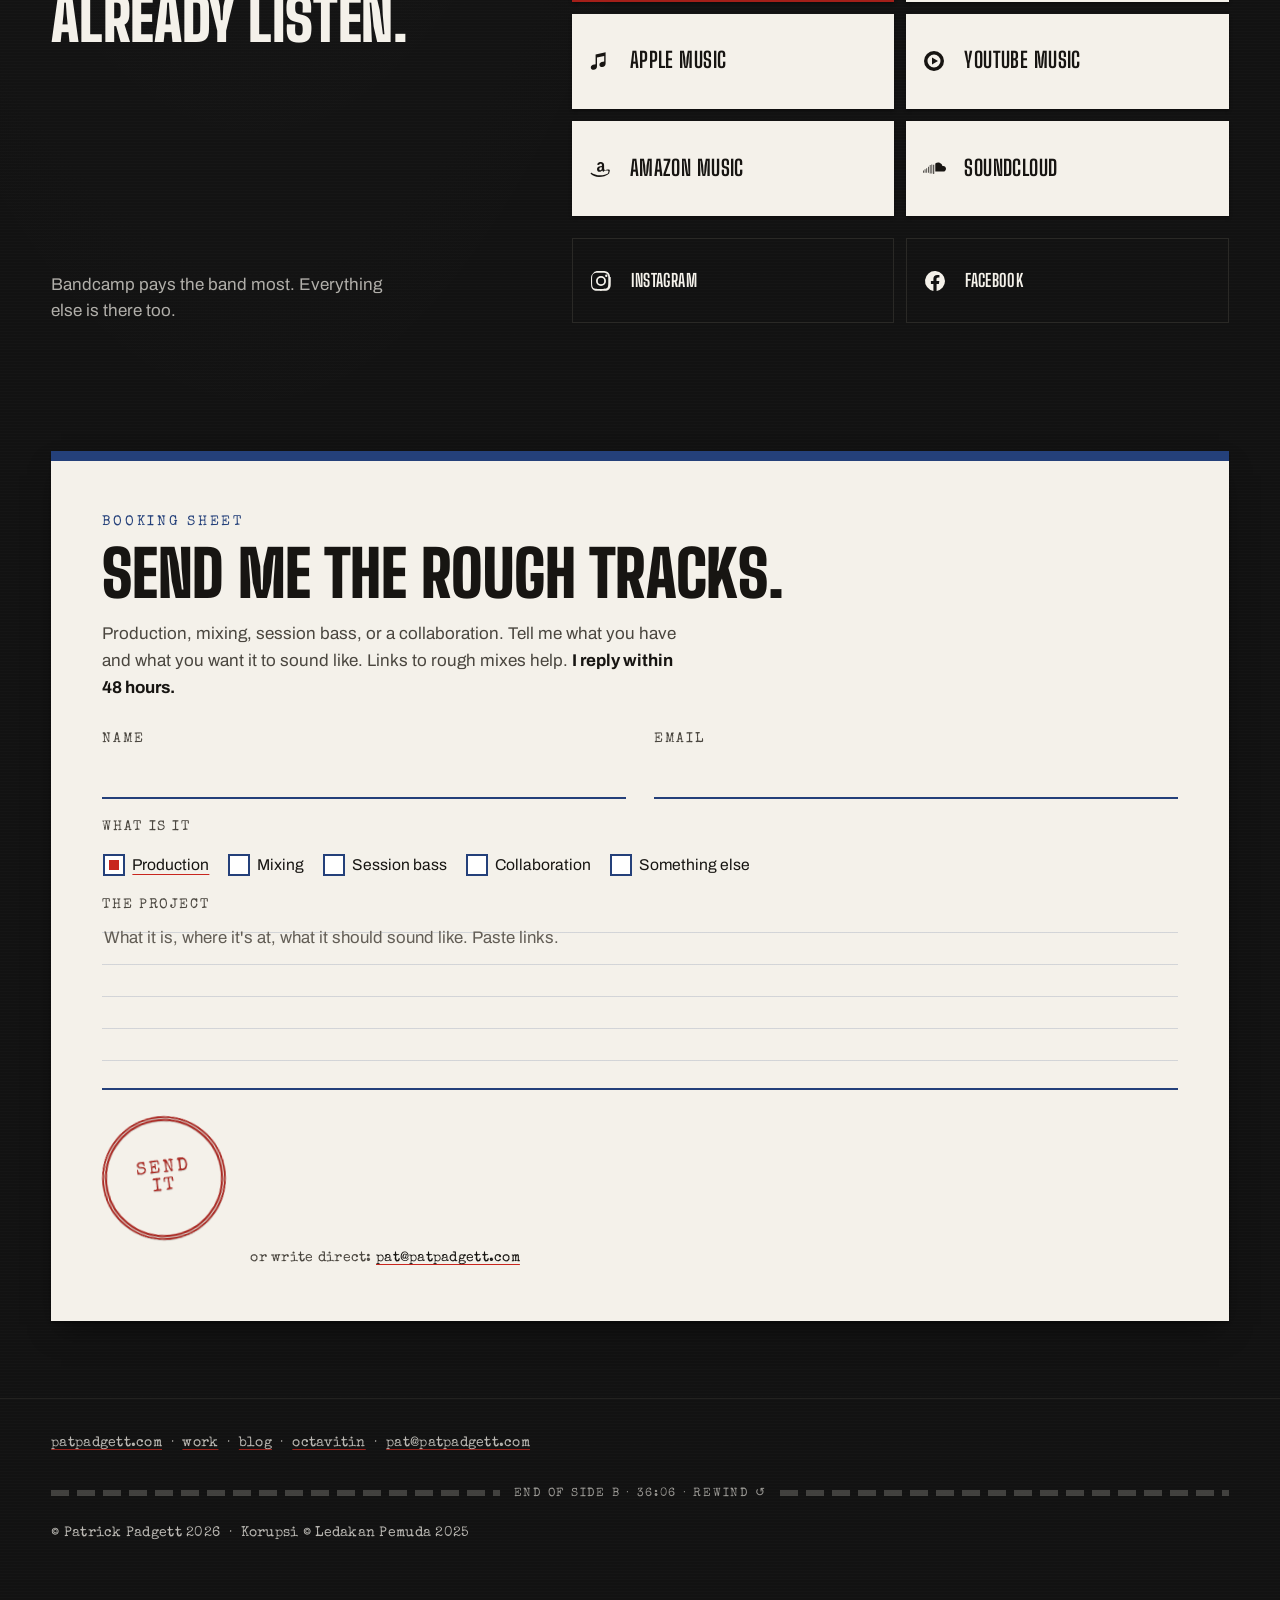
==== commit b030b700: "SEO re-check: separators, description" ====
--- a/index.html
+++ b/index.html
@@ -228,7 +228,7 @@
 <svg width="0" height="0" style="position:absolute" aria-hidden="true"><filter id="rough"><feTurbulence baseFrequency=".9" numOctaves="2" seed="3"/><feDisplacementMap in="SourceGraphic" scale="1.6"/></filter></svg>
 <div class="mini tw" id="mini" aria-label="Now playing"><button class="mini__btn" type="button" id="mini-btn" aria-label="Pause preview">❚❚</button><span class="mini__now" id="mini-now"></span><span class="mini__time" id="mini-time" aria-hidden="true"></span><a class="mini__up" href="#sheet" aria-label="Back to the track sheet">↑</a><button class="mini__x" type="button" id="mini-x" aria-label="Close player">×</button></div>
 <footer class="foot">
-  <p class="tw"><a href="https://patpadgett.com">patpadgett.com</a> &nbsp;·&nbsp; <a href="https://work.patpadgett.com">work</a> &nbsp;·&nbsp; <a href="https://blog.patpadgett.com">blog</a> · <a href="https://octavitin.patpadgett.com/">octavitin</a> &nbsp;·&nbsp; <a href="mailto:pat@patpadgett.com">pat@patpadgett.com</a></p>
+  <p class="tw"><a href="https://patpadgett.com">patpadgett.com</a> &nbsp;·&nbsp; <a href="https://work.patpadgett.com">work</a> &nbsp;·&nbsp; <a href="https://blog.patpadgett.com">blog</a> &nbsp;·&nbsp; <a href="https://octavitin.patpadgett.com/">octavitin</a> &nbsp;·&nbsp; <a href="mailto:pat@patpadgett.com">pat@patpadgett.com</a></p>
   <button class="leader" type="button" aria-label="End of tape. Rewind to the top">End of side B · 36:06 · rewind ↺</button>
   <p class="tw">© Patrick Padgett 2026 &nbsp;·&nbsp; Korupsi © Ledakan Pemuda 2025</p>
 </footer>
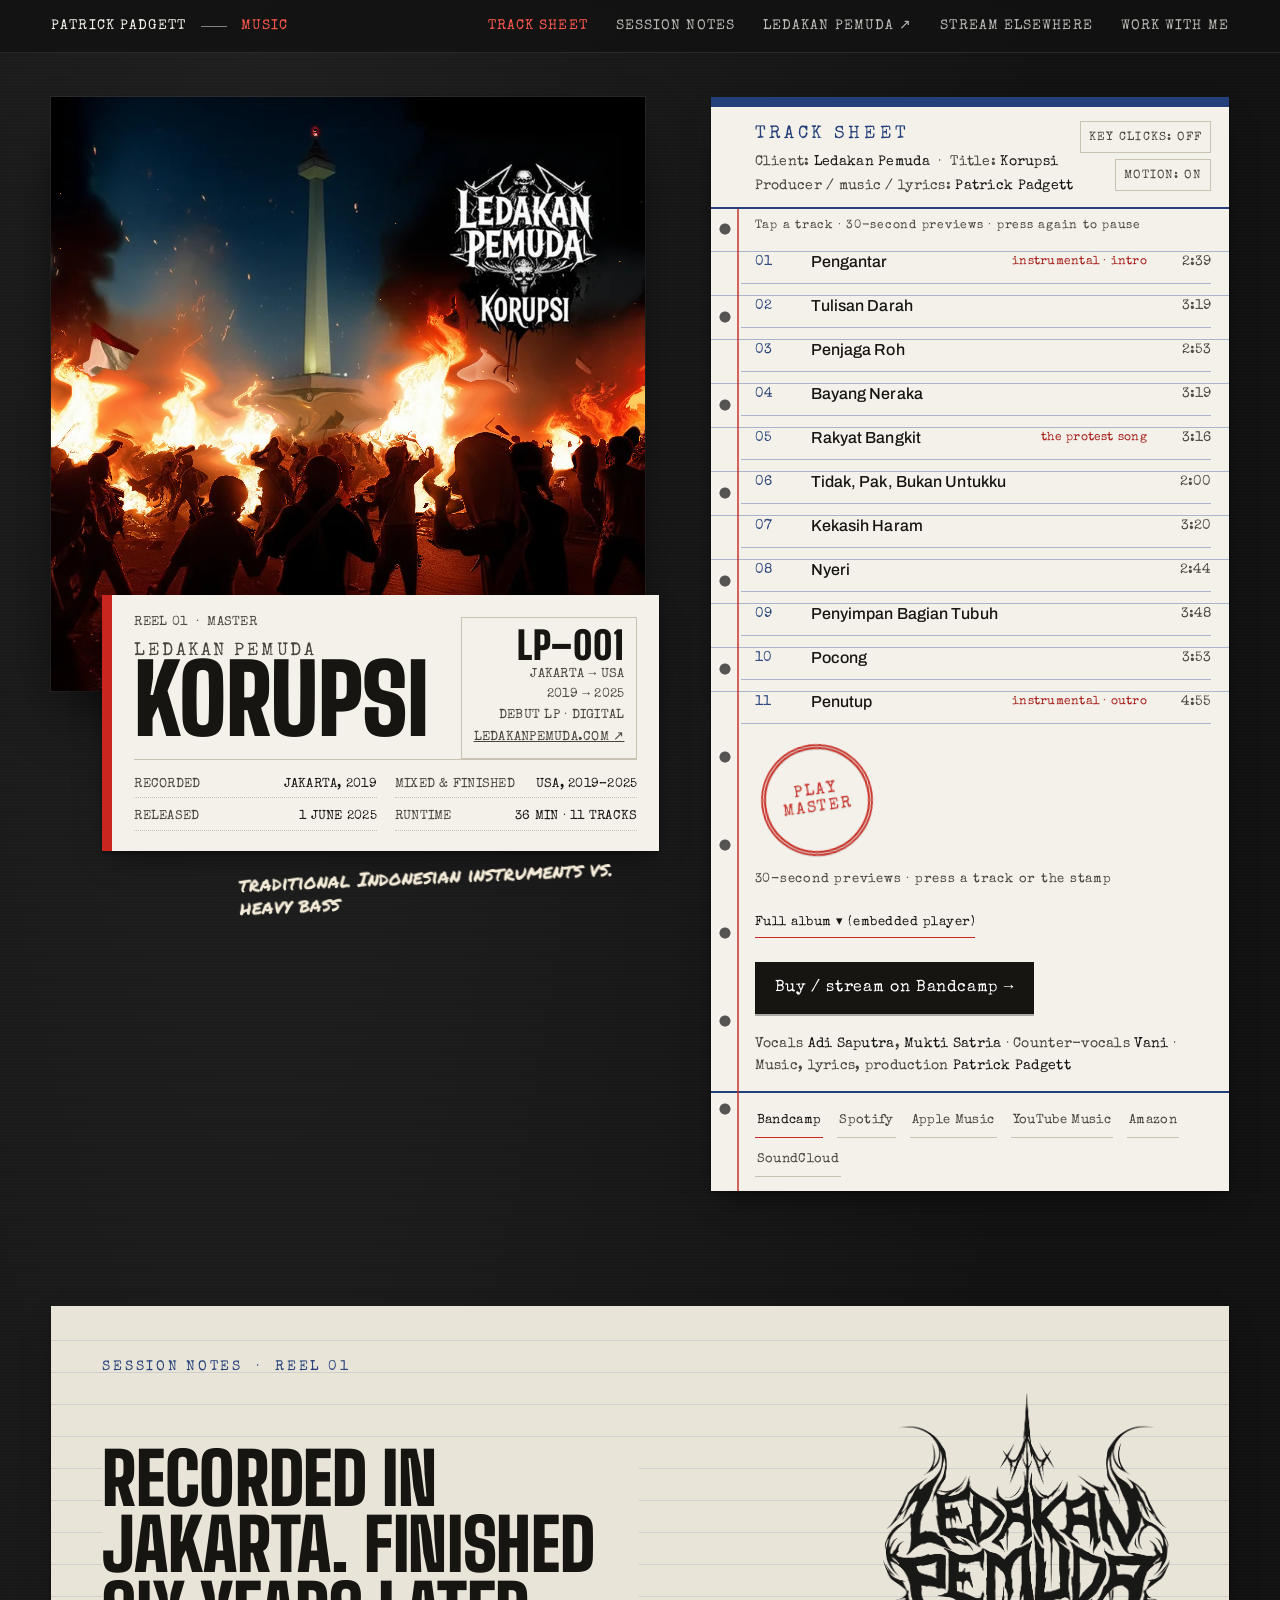
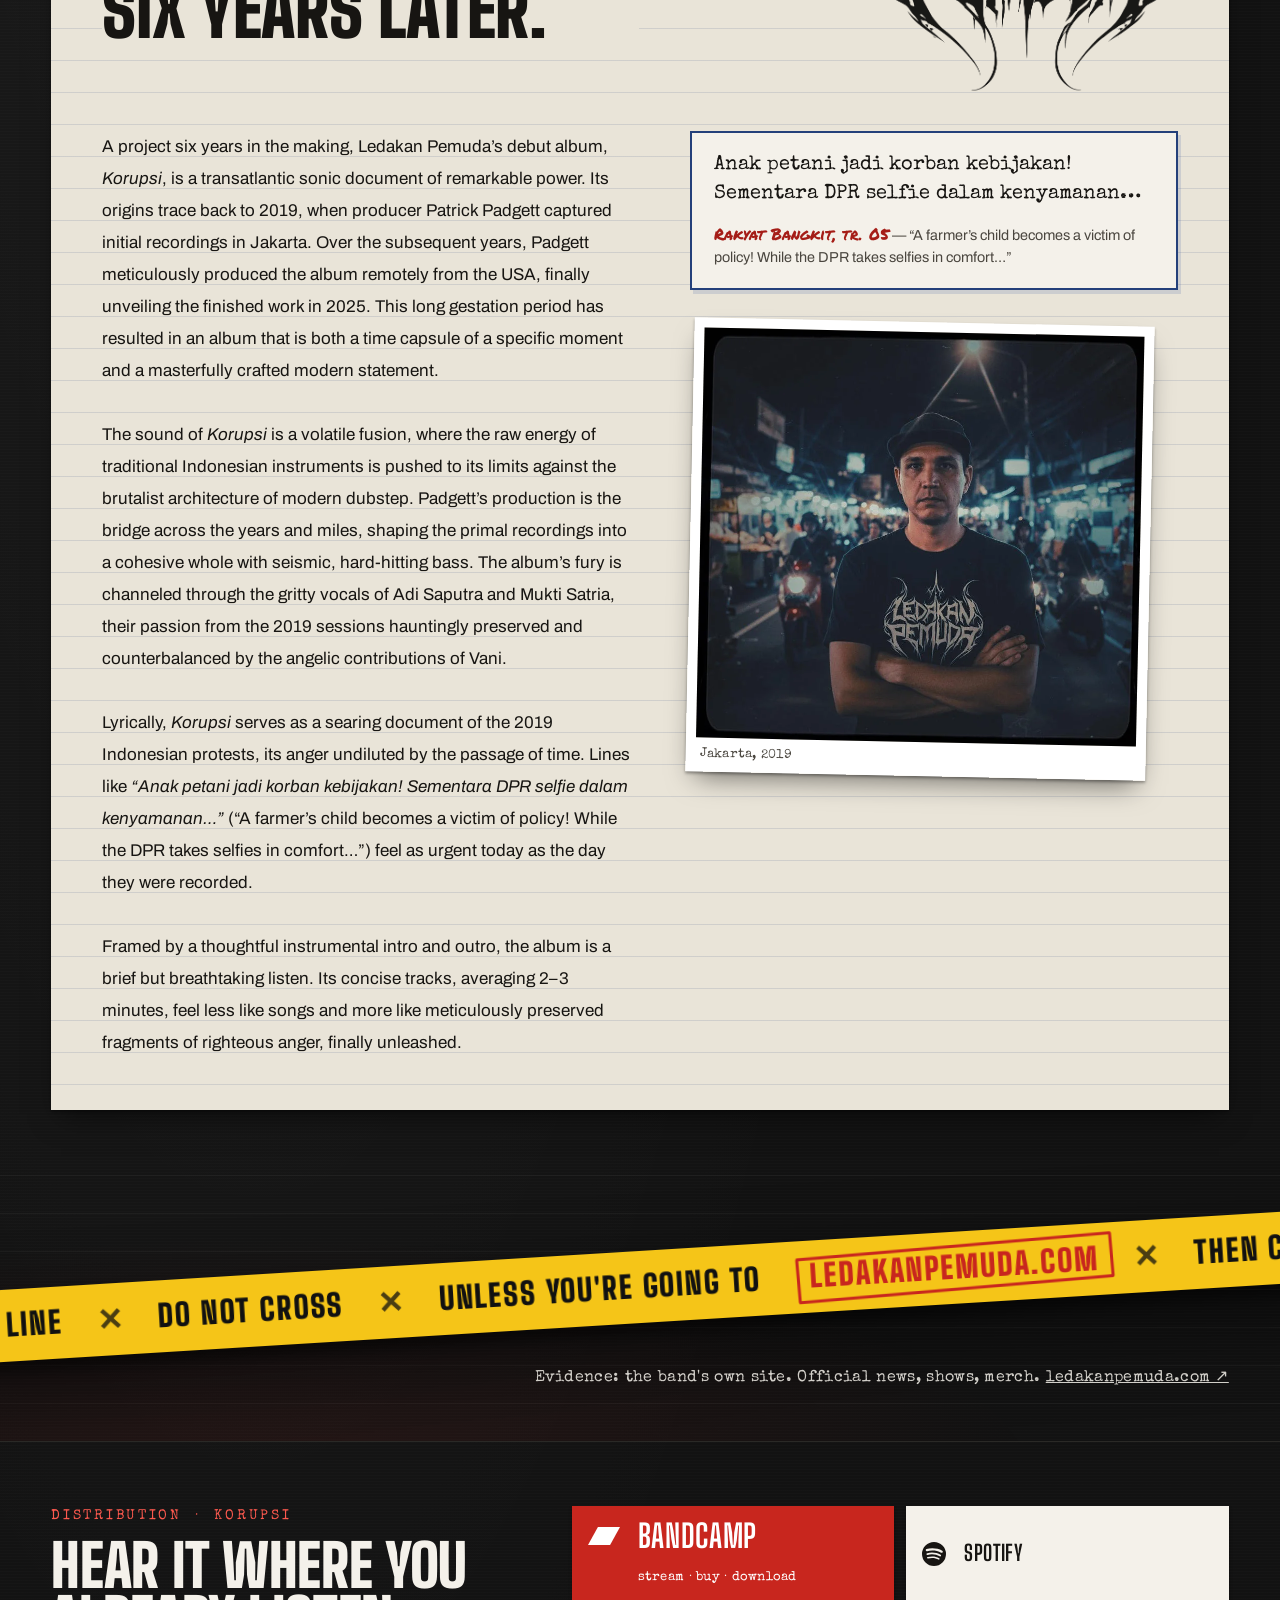
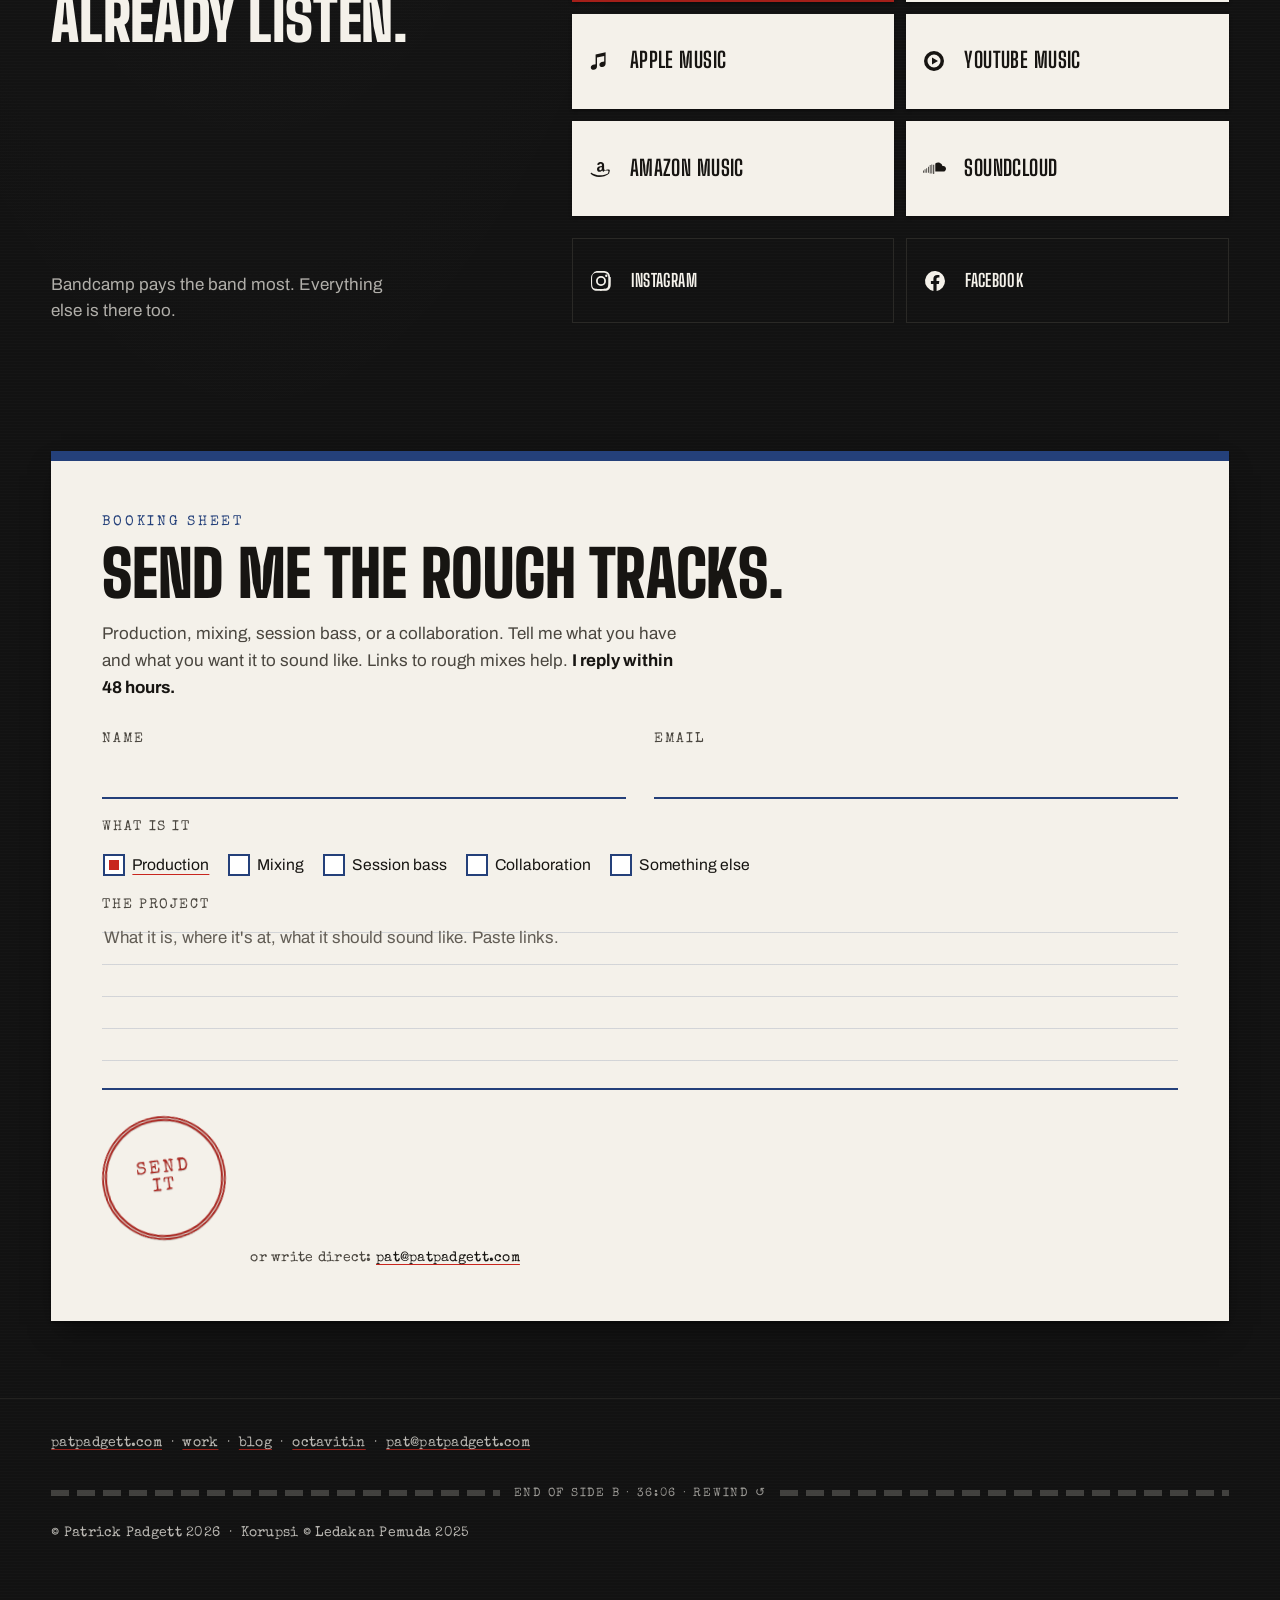
==== commit 2a06f32c: "Remove Google Analytics + Clarity" ====
--- a/index.html
+++ b/index.html
@@ -1,9 +1,6 @@
 <!DOCTYPE html>
 <html lang="en">
 <head>
-<!-- Google tag (gtag.js) -->
-<script async src="https://www.googletagmanager.com/gtag/js?id=G-F128M4WQ57"></script>
-<script>window.dataLayer=window.dataLayer||[];function gtag(){dataLayer.push(arguments);}gtag('js',new Date());gtag('config','G-F128M4WQ57');</script>
 <meta charset="utf-8">
 <meta name="viewport" content="width=device-width, initial-scale=1">
 <title>Patrick Padgett — Music · Korupsi by Ledakan Pemuda</title>
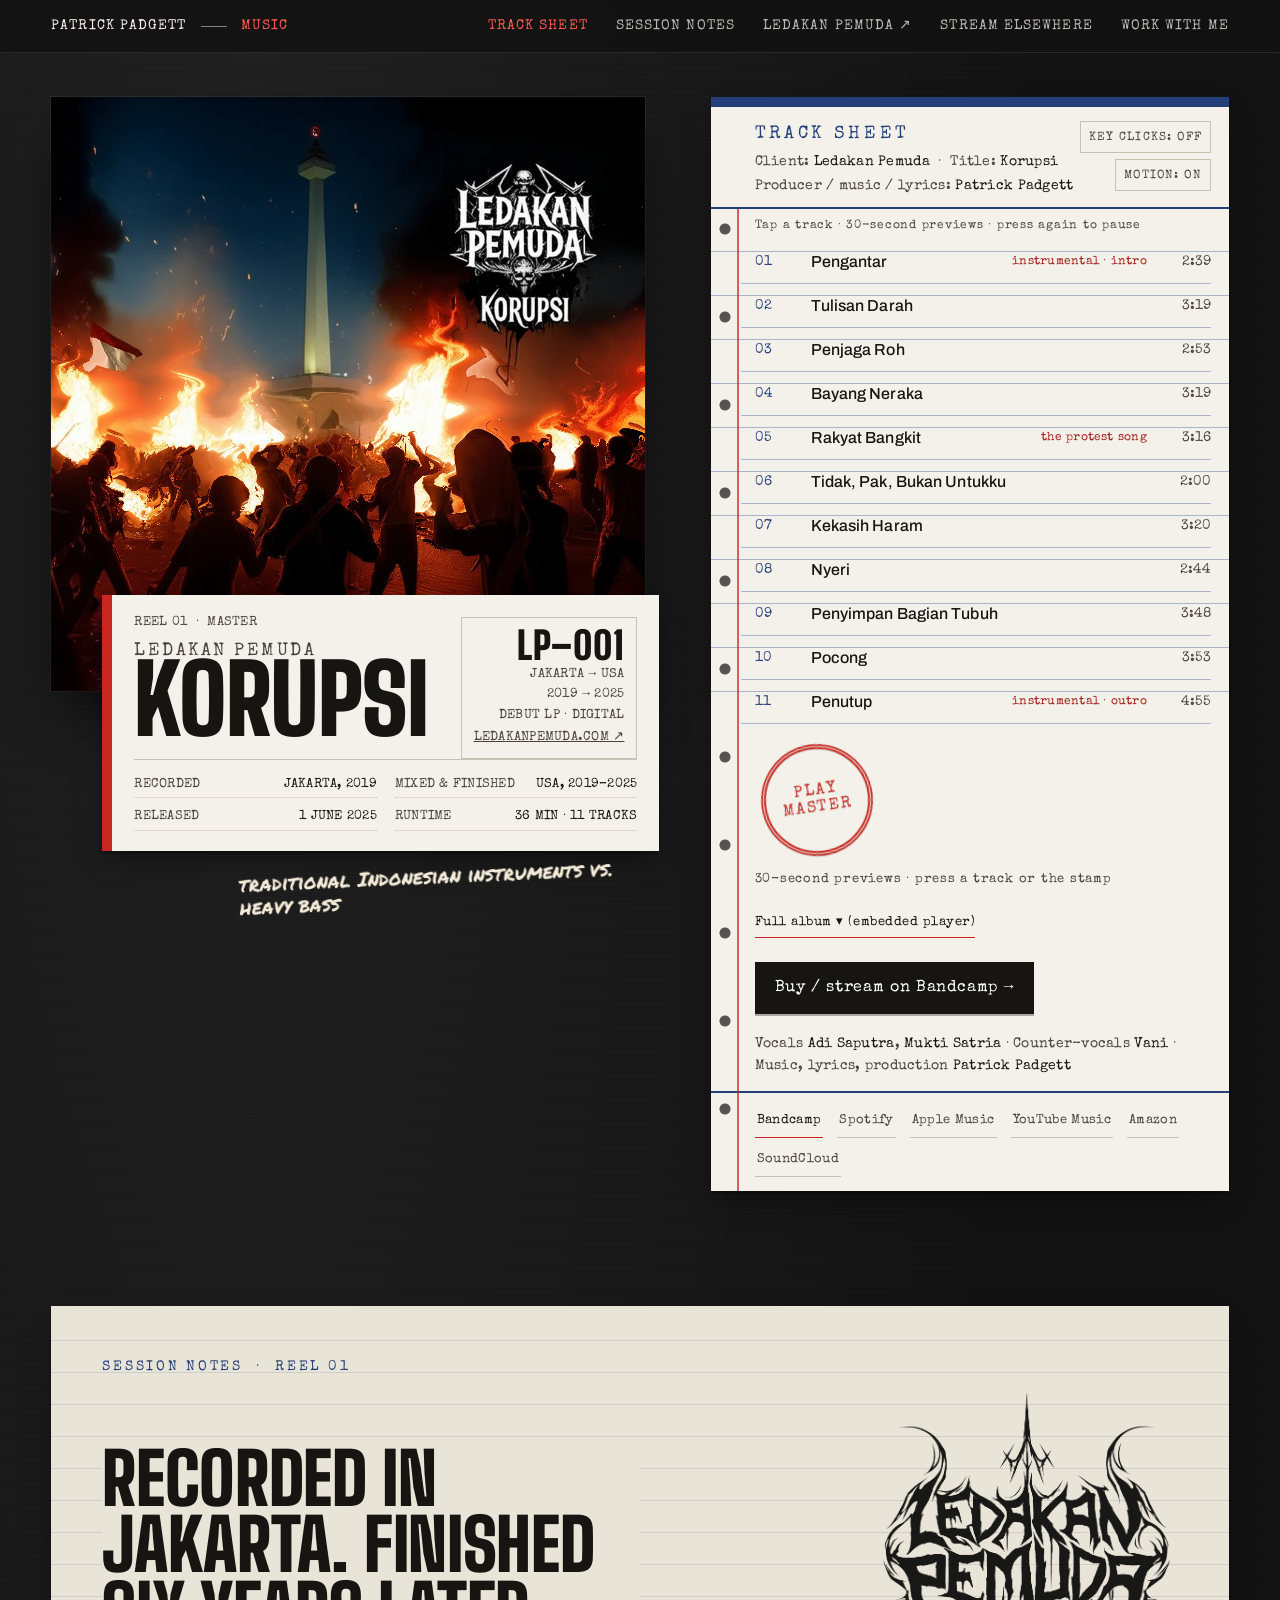
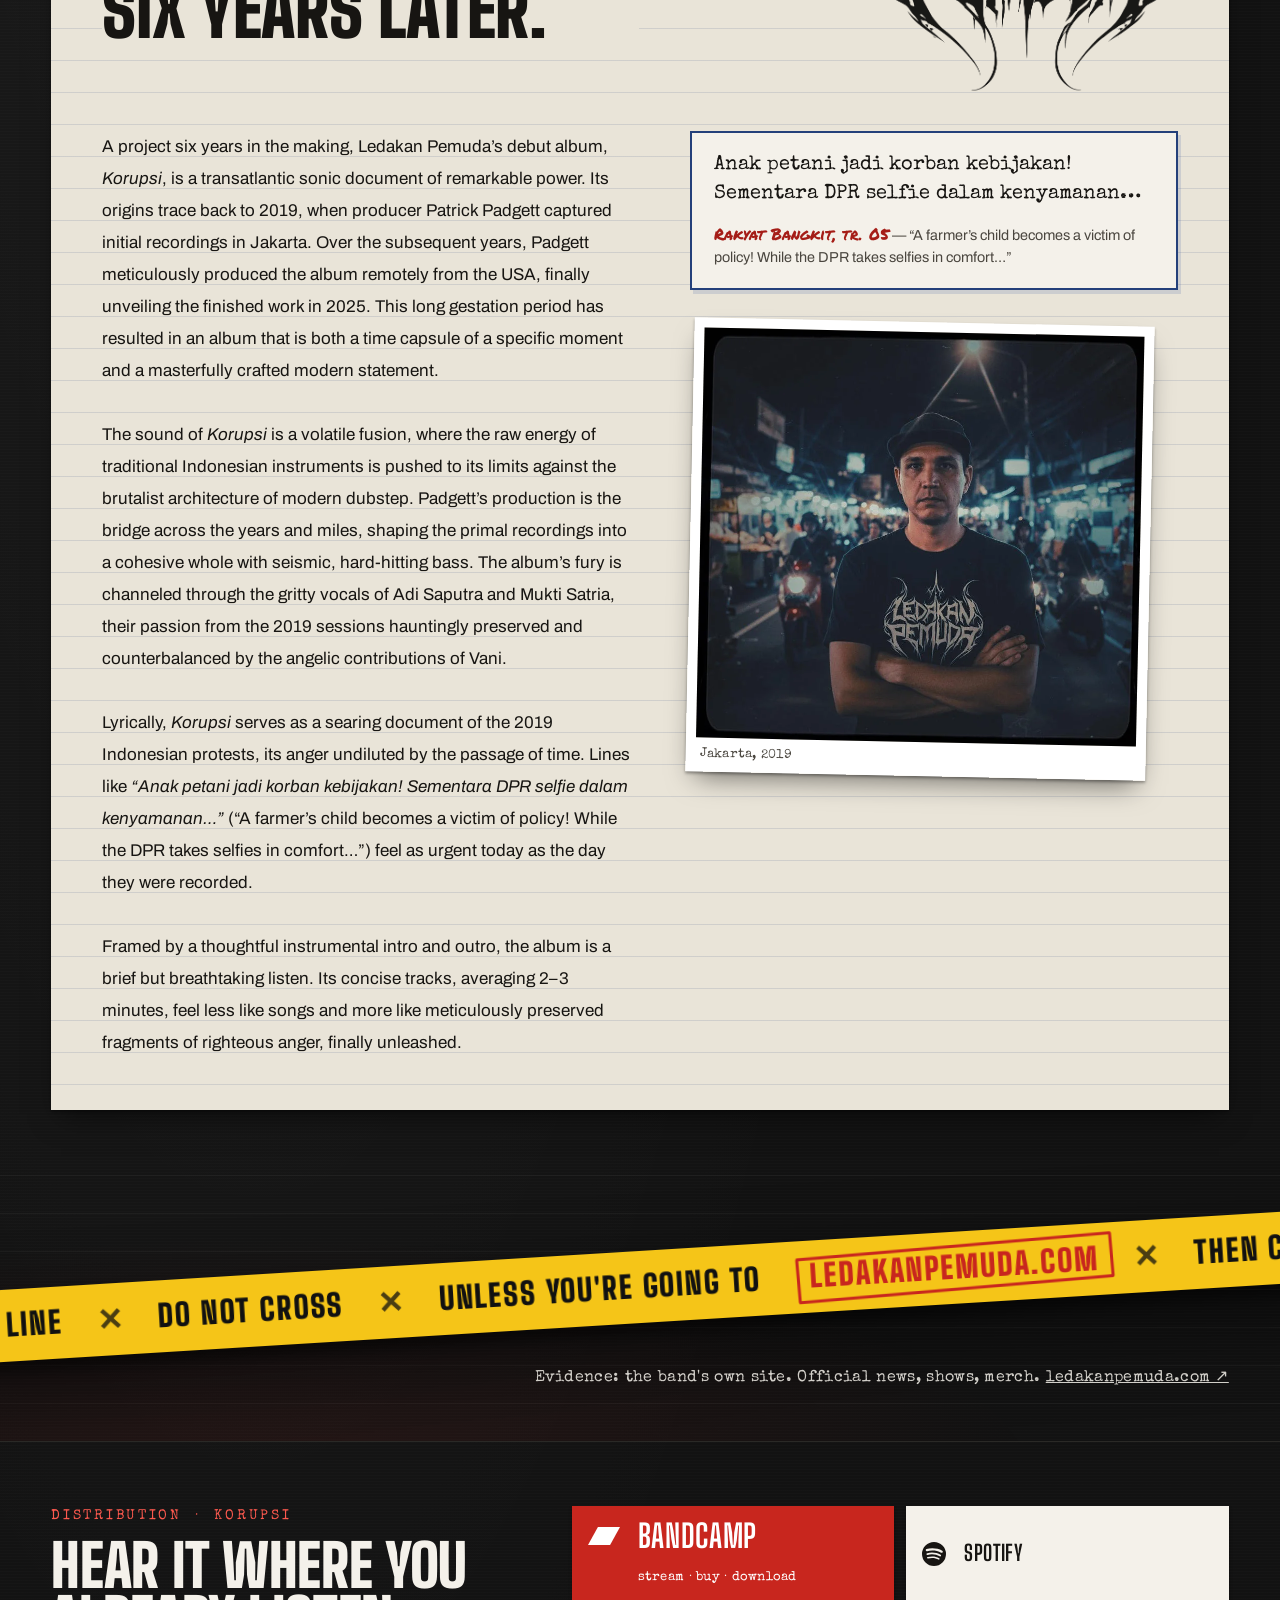
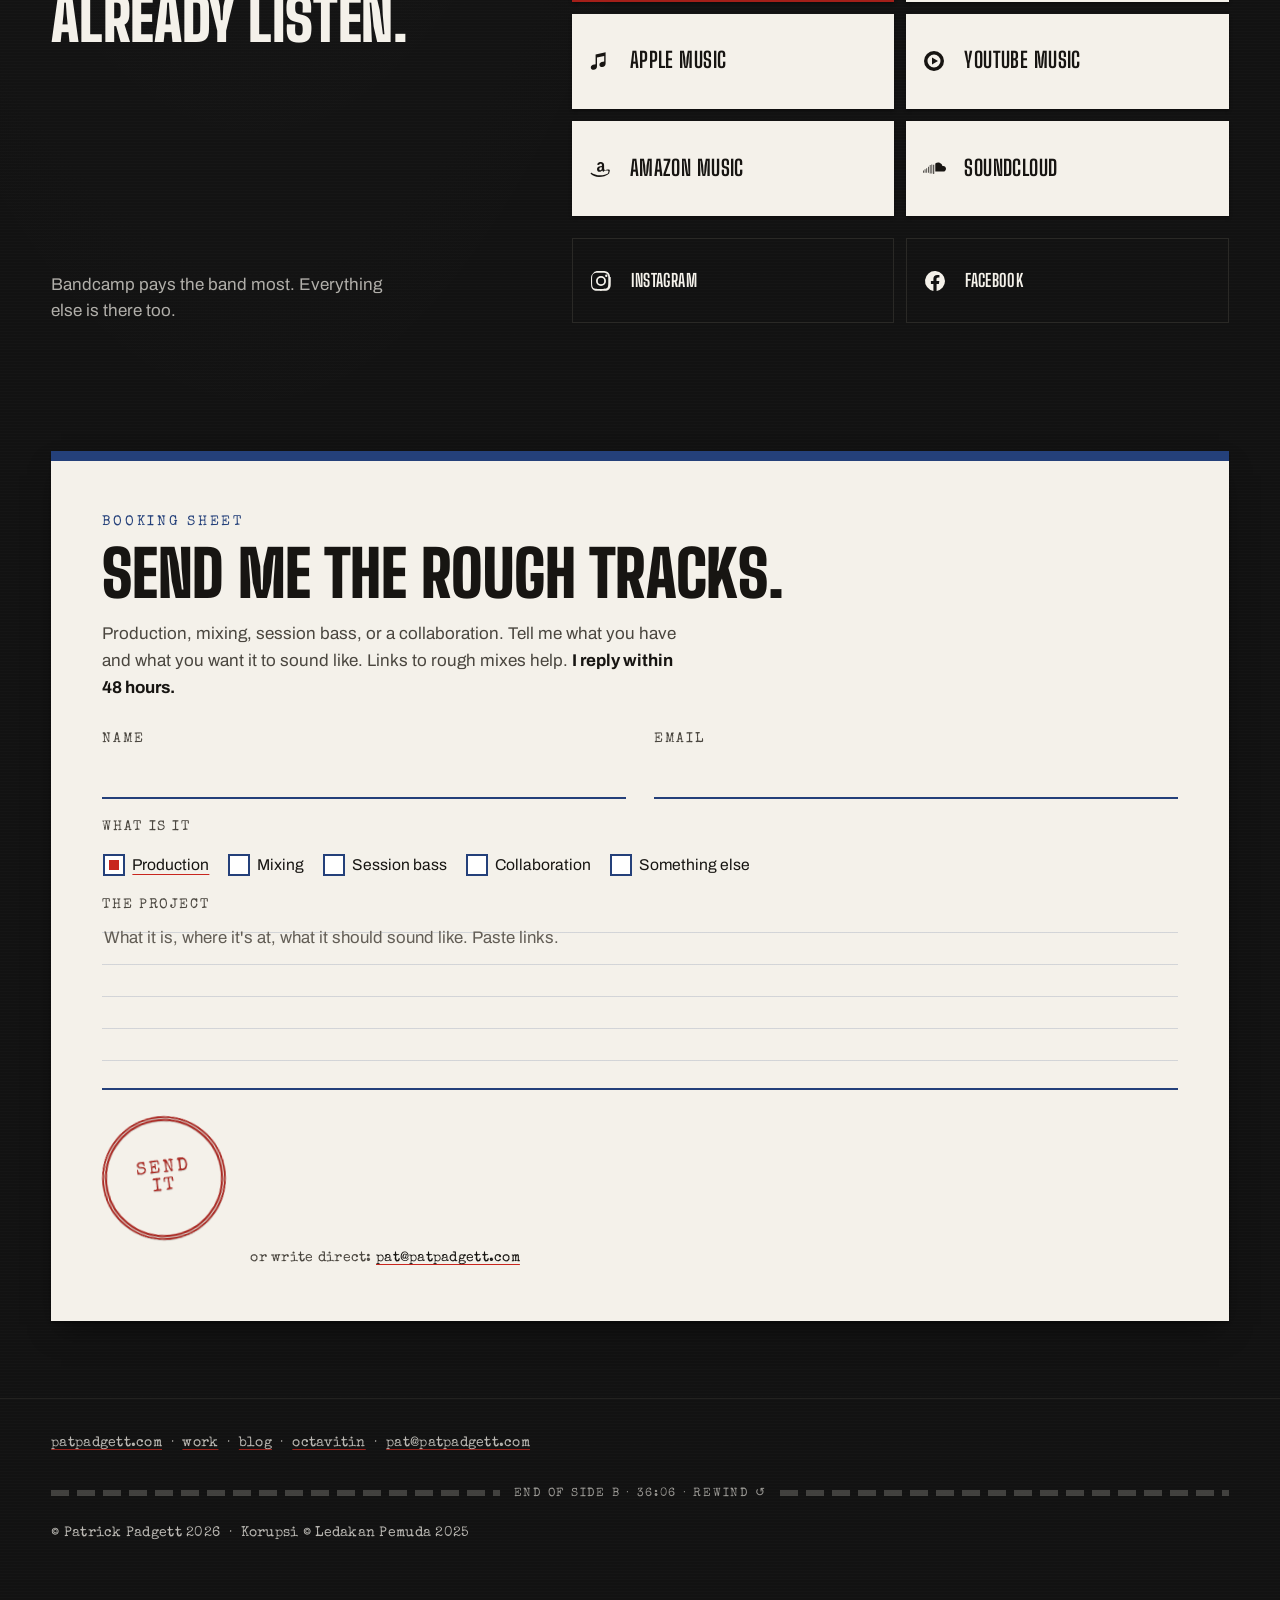
==== commit 7f14c9b5: "Add Hotjar (6780886)" ====
--- a/index.html
+++ b/index.html
@@ -1,6 +1,17 @@
 <!DOCTYPE html>
 <html lang="en">
 <head>
+<!-- Hotjar Tracking Code for music.patpadgett.com -->
+<script>
+    (function(h,o,t,j,a,r){
+        h.hj=h.hj||function(){(h.hj.q=h.hj.q||[]).push(arguments)};
+        h._hjSettings={hjid:6780886,hjsv:6};
+        a=o.getElementsByTagName('head')[0];
+        r=o.createElement('script');r.async=1;
+        r.src=t+h._hjSettings.hjid+j+h._hjSettings.hjsv;
+        a.appendChild(r);
+    })(window,document,'https://static.hotjar.com/c/hotjar-','.js?sv=');
+</script>
 <meta charset="utf-8">
 <meta name="viewport" content="width=device-width, initial-scale=1">
 <title>Patrick Padgett — Music · Korupsi by Ledakan Pemuda</title>
